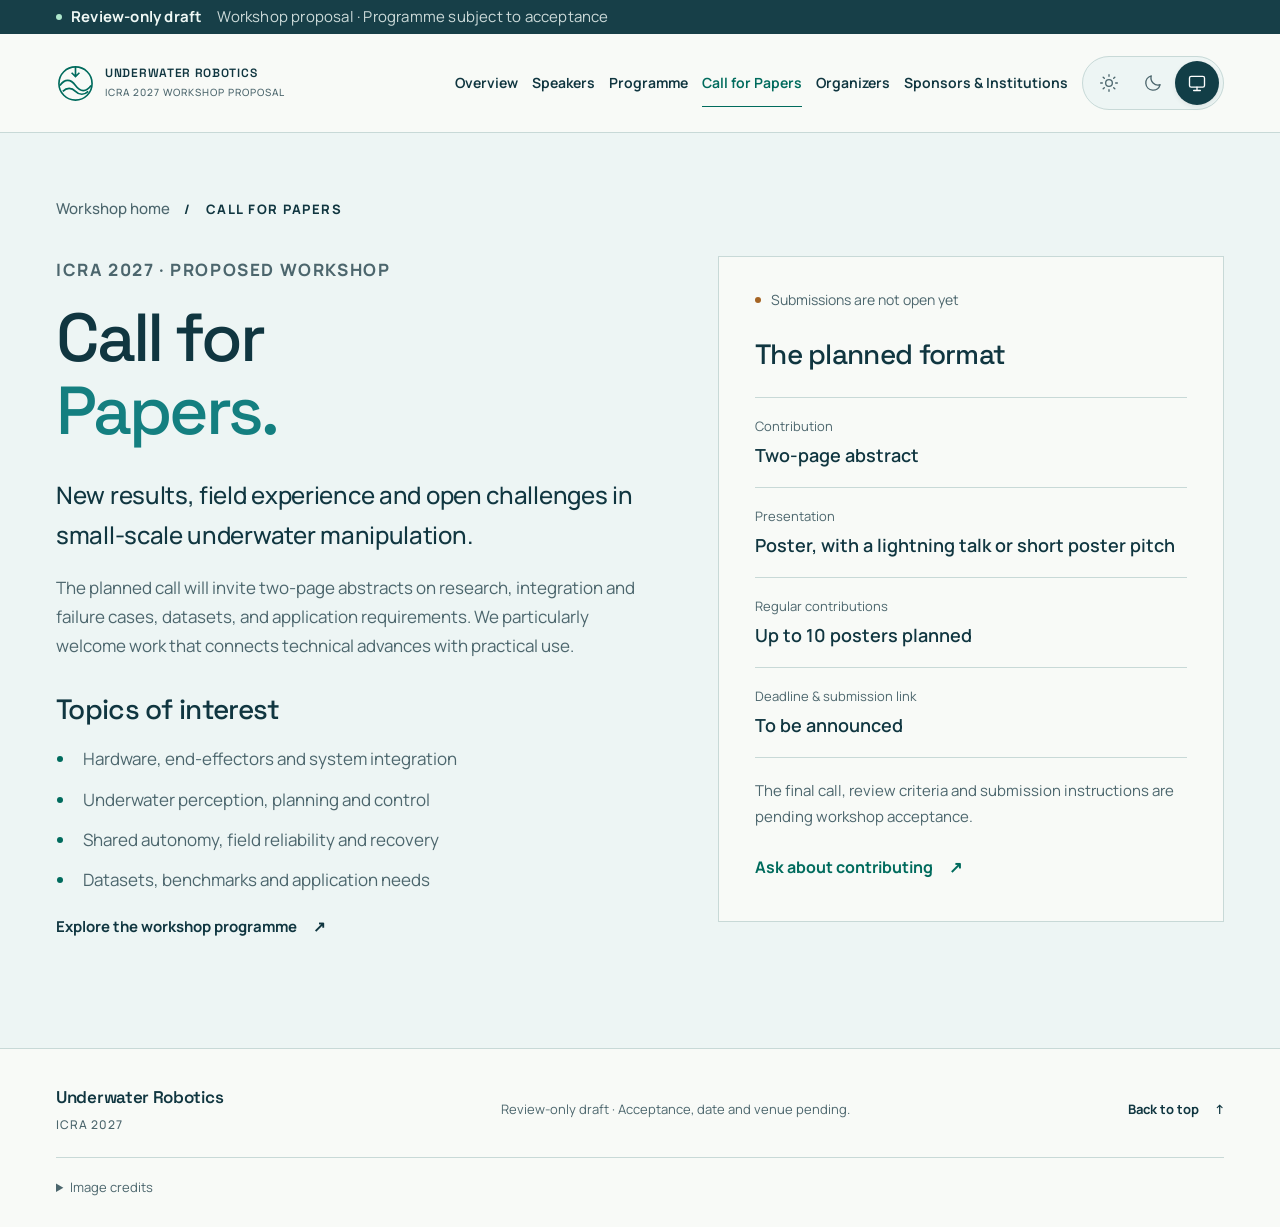
==== call-for-papers.html @ f35d778a "Separate workshop information pages and add team portraits" ====
<!doctype html>
<html lang="en">
<head>
  <meta charset="utf-8">
  <meta name="viewport" content="width=device-width, initial-scale=1">
  <meta name="color-scheme" content="light dark">
  <meta name="theme-color" content="#edf5f4">
  <meta name="robots" content="noindex, nofollow">
  <meta name="description" content="Planned two-page abstracts, topics and presentation formats for the proposed ICRA 2027 underwater robotics workshop. Submissions are not yet open.">
  <title>Call for Papers | ICRA 2027 Underwater Robotics Workshop</title>
  <link rel="icon" href="assets/favicon.svg" type="image/svg+xml">
  <link rel="preload" href="assets/fonts/space-grotesk.ttf" as="font" type="font/ttf" crossorigin>
  <link rel="preload" href="assets/fonts/manrope.ttf" as="font" type="font/ttf" crossorigin>
  <script src="theme.js"></script>
  <link rel="stylesheet" href="styles.css">
  <script src="app.js" defer></script>
</head>
<body class="secondary-page">
  <a class="skip-link" href="#main">Skip to content</a>
  <div class="review-banner"><div class="container"><span class="status-dot" aria-hidden="true"></span><strong>Review-only draft</strong><span class="review-detail">Workshop proposal · Programme subject to acceptance</span></div></div>
  <header class="site-header">
    <div class="container header-inner">
      <a class="brand" href="index.html#top" aria-label="Underwater robotics workshop, workshop home">
        <svg class="brand-mark" viewBox="0 0 40 40" fill="none" aria-hidden="true"><circle cx="20" cy="20" r="17"/><path d="M4 22c5-7 11-7 16 0s11 7 16 0M7 28c4-4 9-4 13 0s9 4 13 0M20 3v10m-4-4 4 4 4-4"/></svg>
        <span class="brand-full">UNDERWATER ROBOTICS<span class="brand-sub">ICRA 2027 WORKSHOP PROPOSAL</span></span><span class="brand-compact" aria-hidden="true">ICRA<br>2027</span>
      </a>
      <nav class="main-nav" aria-label="Main navigation" id="main-nav">
        <a href="index.html#overview">Overview</a><a href="index.html#speakers">Speakers</a><a href="index.html#programme">Programme</a><a href="call-for-papers.html" aria-current="page">Call for Papers</a><a href="index.html#organizers">Organizers</a><a href="sponsors-institutions.html">Sponsors &amp; Institutions</a>
      </nav>
      <div class="header-controls">
        <fieldset class="theme-control">
          <legend class="sr-only">Color theme</legend>
          <label class="theme-option" title="Light theme"><input type="radio" name="theme" value="light"><svg viewBox="0 0 24 24" aria-hidden="true"><circle cx="12" cy="12" r="4"/><path d="M12 2v2m0 16v2M2 12h2m16 0h2M5 5l1.4 1.4m11.2 11.2L19 19M5 19l1.4-1.4M17.6 6.4 19 5"/></svg><span class="sr-only">Light theme</span></label>
          <label class="theme-option" title="Dark theme"><input type="radio" name="theme" value="dark"><svg viewBox="0 0 24 24" aria-hidden="true"><path d="M20.5 14.1A8.6 8.6 0 0 1 9.9 3.5 8.7 8.7 0 1 0 20.5 14.1Z"/></svg><span class="sr-only">Dark theme</span></label>
          <label class="theme-option" title="Use device setting"><input type="radio" name="theme" value="system" checked><svg viewBox="0 0 24 24" aria-hidden="true"><rect x="3" y="4" width="18" height="13" rx="2"/><path d="M8 21h8m-4-4v4"/></svg><span class="sr-only">Use device setting</span></label>
        </fieldset>
        <span class="sr-only" id="theme-status" role="status" aria-live="polite"></span>
        <button class="menu-toggle" type="button" aria-label="Toggle navigation" aria-expanded="false" aria-controls="main-nav"><span>Menu</span><svg viewBox="0 0 20 20" aria-hidden="true"><path d="M3 6h14M3 14h14"/></svg></button>
      </div>
    </div>
  </header>

  <main id="main">
    <section class="section call-for-papers page-content" id="top" aria-labelledby="papers-title">
      <div class="container">
        <div class="section-kicker"><a href="index.html">Workshop home</a><span aria-hidden="true">/</span> CALL FOR PAPERS</div>
        <div class="contribution-grid">
          <div class="contribution-copy">
            <p class="eyebrow page-eyebrow">ICRA 2027 · PROPOSED WORKSHOP</p><h1 id="papers-title" class="page-title">Call for<br><span>Papers.</span></h1>
            <p class="lead">New results, field experience and open challenges in small-scale underwater manipulation.</p>
            <p>The planned call will invite two-page abstracts on research, integration and failure cases, datasets, and application requirements. We particularly welcome work that connects technical advances with practical use.</p>
            <h2 class="subsection-title">Topics of interest</h2>
            <ul class="topic-list">
              <li>Hardware, end-effectors and system integration</li>
              <li>Underwater perception, planning and control</li>
              <li>Shared autonomy, field reliability and recovery</li>
              <li>Datasets, benchmarks and application needs</li>
            </ul>
            <a class="text-link" href="index.html#programme">Explore the workshop programme <span aria-hidden="true">↗</span></a>
          </div>
          <aside class="submission-details" aria-label="Planned contribution format and submission status">
            <p class="section-status"><span class="pending-dot" aria-hidden="true"></span> Submissions are not open yet</p>
            <h2 class="subsection-title">The planned format</h2>
            <dl class="submission-facts">
              <div><dt>Contribution</dt><dd>Two-page abstract</dd></div>
              <div><dt>Presentation</dt><dd>Poster, with a lightning talk or short poster pitch</dd></div>
              <div><dt>Regular contributions</dt><dd>Up to 10 posters planned</dd></div>
              <div><dt>Deadline &amp; submission link</dt><dd>To be announced</dd></div>
            </dl>
            <p class="submission-note">The final call, review criteria and submission instructions are pending workshop acceptance.</p>
            <a class="text-link" href="mailto:daniel.duecker@tum.de?subject=ICRA%202027%20workshop%20contribution%20enquiry">Ask about contributing <span aria-hidden="true">↗</span></a>
          </aside>
        </div>
      </div>
    </section>
  </main>

  <footer class="site-footer"><div class="container"><div class="footer-main"><a href="index.html" class="footer-brand">Underwater Robotics <span>ICRA 2027</span></a><p>Review-only draft · Acceptance, date and venue pending.</p><a href="#top" class="text-link">Back to top <span aria-hidden="true">↑</span></a></div><details class="credits"><summary>Image credits</summary><p>Underwater photograph: Oceaneering, donated to the public domain by Duncan McLean and uploaded by Frank van Mierlo. <a href="https://commons.wikimedia.org/wiki/File:ROV_working_on_a_subsea_structure.jpg">Original photograph and source</a>. A work-class vehicle is shown as context for underwater intervention, not as the workshop’s small-scale platform.</p><p>Draft portraits from the public profiles of <a href="https://www.lsu.edu/eng/mie/people/faculty/barbalata.php">Corina Barbalata</a>, <a href="https://marco-tognon-robotics.com/">Marco Tognon</a> and <a href="https://www.ce.cit.tum.de/en/itr/sosnowski/">Stefan Sosnowski</a>. Additional portraits: <a href="https://www.alportakci.com/">Alp Ortakci</a>, <a href="https://sladalley.github.io/">Seyonne Leslie-Dalley</a>, <a href="https://www.tuhh.de/mum/team/wimi/nathalie-bauschmann">Nathalie Bauschmann</a>, <a href="https://cradlerobotics.co.uk/about/team/">Pawel Ladosz</a>, <a href="https://ignaciocarlucho.github.io/People/">Michele Grimaldi</a>, <a href="https://annualreport.mbari.org/2023/">Giancarlo Troni</a>, <a href="https://hippocampusrobotics.github.io/people/">Daniel A. Duecker</a>. Portrait rights remain with their respective owners.</p></details></div></footer>
</body>
</html>
---- styles.css ----
@font-face{font-family:Manrope;src:url('assets/fonts/manrope.ttf') format('truetype');font-weight:200 800;font-display:swap}
@font-face{font-family:'Space Grotesk';src:url('assets/fonts/space-grotesk.ttf') format('truetype');font-weight:300 700;font-display:swap}

:root{
  color-scheme:light;
  --bg:#f8faf7;--surface:#edf5f4;--surface-raised:#fff;--ink:#103640;--muted:#4c666d;
  --accent:#006b5d;--accent-soft:#d7ece5;--line:#c8d9d7;--button:#123e47;--button-text:#fff;
  --banner:#173f48;--banner-text:#eff8f5;--header:rgba(248,250,247,.96);--hero-accent:#147f80;
  --subtle:#d6e7e6;--focus:#a95409;--grid:rgba(16,91,98,.06);
}
:root[data-theme="dark"]{
  color-scheme:dark;
  --bg:#071b25;--surface:#0c2630;--surface-raised:#11333c;--ink:#e2efec;--muted:#a7c0c6;
  --accent:#9ee7d4;--accent-soft:#153f43;--line:#29444d;--button:#b9eddb;--button-text:#082c35;
  --banner:#153b45;--banner-text:#e7f3ed;--header:rgba(7,27,37,.96);--hero-accent:#98dcd7;
  --subtle:#173943;--focus:#f7c177;--grid:rgba(153,219,220,.045);
}
*{box-sizing:border-box}
html{scroll-behavior:smooth;scroll-padding-top:110px}
body{margin:0;background:var(--bg);color:var(--ink);font-family:Manrope,Arial,sans-serif;font-size:18px;line-height:1.7;-webkit-font-smoothing:antialiased}
button,select{font:inherit}
button,a,select{-webkit-tap-highlight-color:transparent}
button,select{color:inherit}
img{max-width:100%;display:block}
a{color:inherit;text-decoration:none}
a,button,select,summary{touch-action:manipulation}
a:hover{text-decoration-thickness:1px;text-underline-offset:5px}
button{cursor:pointer}
select{cursor:pointer}
::selection{background:var(--accent);color:var(--bg)}
:focus-visible{outline:3px solid var(--focus);outline-offset:5px}
.container{width:min(1320px,calc(100% - 112px));margin-inline:auto}
.sr-only{position:absolute;width:1px;height:1px;padding:0;overflow:hidden;clip:rect(0,0,0,0);white-space:nowrap;border:0}
.skip-link{position:fixed;z-index:100;top:12px;left:12px;padding:10px 20px;background:var(--button);color:var(--button-text);transform:translateY(-160%)}
.skip-link:focus{transform:translateY(0)}
h1,h2,h3,p,figure{margin:0}
h1,h2,h3{font-family:'Space Grotesk',Arial,sans-serif}
h2{font-size:clamp(34px,4.1vw,58px);font-weight:500;letter-spacing:-2.7px;line-height:1.12}
h3{font-weight:500;line-height:1.3}
p+p{margin-top:20px}
.accent{color:var(--accent)}
.eyebrow{font-size:15px;font-weight:750;letter-spacing:1.6px;line-height:1.6}
.review-banner{background:var(--banner);color:var(--banner-text);font-size:15px;letter-spacing:.2px;min-height:34px}
.review-banner .container{display:flex;align-items:center;gap:9px;min-height:34px}
.review-banner strong{font-weight:700}
.review-detail{margin-left:6px;opacity:.84}
.status-dot,.pending-dot{display:inline-block;width:6px;height:6px;border-radius:50%;background:#aee7cc;flex-shrink:0}
.site-header{position:sticky;top:0;z-index:20;background:var(--header);backdrop-filter:blur(16px);border-bottom:1px solid var(--line)}
.header-inner{min-height:98px;display:flex;align-items:center;gap:20px;justify-content:space-between}
.brand{display:flex;align-items:center;gap:10px;font-family:'Space Grotesk',sans-serif;font-size:13px;letter-spacing:.7px;font-weight:600;line-height:1.5;flex-shrink:0}
.brand-mark{width:39px;height:39px;stroke:var(--accent);stroke-width:1.7}
.brand-sub{display:block;font:500 11px/2 Manrope,sans-serif;letter-spacing:1.5px;color:var(--muted)}
.main-nav{display:flex;gap:20px;margin-left:auto;align-items:center;font-size:15px;font-weight:650}
.main-nav a{padding-block:12px;border-bottom:1px solid transparent;white-space:nowrap}
.main-nav a:hover,.main-nav a[aria-current]{color:var(--accent);border-color:var(--accent)}
.header-controls{display:flex;gap:12px;align-items:center;margin-left:8px}
/* Direct theme choices retain native radio keyboard behavior. */
.theme-control{--choice:2;position:relative;isolation:isolate;display:grid;grid-template-columns:repeat(3,44px);gap:0;min-inline-size:0;padding:4px;margin:0;border:1px solid var(--line);border-radius:999px;background:var(--surface);flex-shrink:0}
:root[data-theme-preference="light"] .theme-control{--choice:0}
:root[data-theme-preference="dark"] .theme-control{--choice:1}
.theme-control::before{content:'';position:absolute;z-index:-1;left:4px;top:4px;width:44px;height:44px;border-radius:50%;background:var(--button);box-shadow:0 2px 5px #00000012;transform:translateX(calc(var(--choice)*100%));transition:transform .2s ease,background-color .2s ease}
.theme-option{position:relative;display:grid;place-items:center;width:44px;height:44px;cursor:pointer;color:var(--muted);border-radius:50%;transition:color .15s}
.theme-option input{position:absolute;inset:0;opacity:0;margin:0;width:100%;height:100%;cursor:pointer}
.theme-option svg{width:20px;height:20px;stroke:currentColor;fill:none;stroke-width:1.6;stroke-linecap:round;stroke-linejoin:round;pointer-events:none}
.theme-option:has(input:checked){color:var(--button-text)}
.theme-option:has(input:focus-visible){outline:3px solid var(--focus);outline-offset:3px}
.theme-option:hover:not(:has(input:checked)){color:var(--accent);background:var(--accent-soft)}
.brand-compact{display:none}
body{transition:background-color .18s ease,color .18s ease}
.menu-toggle{display:none;border:0;background:none;padding:10px 0;font-size:16px;align-items:center;gap:8px}
.menu-toggle svg{width:22px;height:22px;stroke:currentColor;stroke-width:1.4;fill:none}

.hero{position:relative;background:var(--surface);overflow:hidden}
.hero-waves{position:absolute;inset:0;pointer-events:none;background-image:linear-gradient(var(--grid) 1px,transparent 1px),linear-gradient(90deg,var(--grid) 1px,transparent 1px);background-size:64px 64px;mask-image:linear-gradient(90deg,transparent,black)}
.hero-grid{position:relative;display:grid;grid-template-columns:1.12fr 1fr;gap:42px;padding-top:58px;padding-bottom:50px;align-items:stretch}
.hero-copy{z-index:2;padding-top:6px}
.hero-copy .eyebrow{font-size:13px;letter-spacing:1.1px;display:flex;gap:9px;align-items:center;margin-bottom:32px}
.small-cross{font-size:27px;line-height:1;color:var(--accent);font-weight:400}
h1{font-size:clamp(50px,5.4vw,78px);letter-spacing:-4px;line-height:1.045;font-weight:500;margin-bottom:24px}
h1>span:not(.title-period){color:var(--hero-accent)}
.title-period{color:var(--accent)}
.hero-subtitle{font-size:24px;font-weight:600;line-height:1.5;letter-spacing:-.35px;max-width:430px}
.hero-intro{font-size:17px;line-height:1.75;color:var(--muted);max-width:450px;margin-top:18px}
.hero-actions{display:flex;align-items:center;gap:23px;margin-top:32px;flex-wrap:wrap}
.button{display:inline-flex;align-items:center;justify-content:space-between;gap:28px;padding:17px 23px;font-size:16px;font-weight:700;border:1px solid transparent;transition:background .2s,transform .2s;line-height:1.5}
.button span{font-size:23px;font-weight:400;line-height:1}
.button-primary{background:var(--button);color:var(--button-text)}
.button-primary:hover{transform:translateY(-2px);background:var(--accent);color:var(--bg)}
.text-link{font-size:15px;font-weight:700;display:inline-flex;gap:16px;align-items:center;line-height:1.5;padding-block:10px}
.text-link:hover{text-decoration:underline}
.hero-visual{position:relative;align-self:stretch;min-height:535px;min-width:0;width:100%;isolation:isolate;background:#03191e;overflow:hidden}
.hero-image{width:100%;height:100%;position:absolute;inset:0;object-fit:cover;object-position:68% 50%;filter:saturate(.55) brightness(.85)}
.image-wash{position:absolute;inset:0;background:linear-gradient(180deg,rgba(4,38,48,.3),transparent 40%,rgba(2,24,32,.9));z-index:1}
.hero-visual::after{content:'';position:absolute;inset:0;box-shadow:inset 0 0 70px 10px #02394355;pointer-events:none;z-index:1}
.visual-heading{position:absolute;top:24px;left:25px;right:25px;display:flex;justify-content:space-between;font-size:13px;font-weight:700;letter-spacing:2px;color:#d9f7ee;z-index:3}
.visual-heading span:last-child{font-size:24px;line-height:1}
.sonar{position:absolute;top:50%;left:50%;width:112%;transform:translate(-50%,-50%);stroke:#caeee4;stroke-width:.7;opacity:.3;z-index:2}
.sonar-arc{stroke-width:2.5;stroke:#ddffed}
.hero-visual figcaption{position:absolute;left:25px;right:25px;bottom:25px;color:#eaf6f0;z-index:3;line-height:1.6;border-top:1px solid #adc9bf66;padding-top:15px}
.hero-visual figcaption>span{display:block;font-size:16px;font-weight:650}
.hero-visual figcaption small{display:block;font-size:12px;margin-top:4px;color:#c5d4d4}
.hero-meta{position:relative;display:grid;grid-template-columns:1fr 1.65fr 1fr auto;gap:28px;border-top:1px solid var(--line);padding-block:23px 28px}
.hero-meta>div{display:flex;flex-direction:column;gap:4px}
.meta-label{font-size:12px;letter-spacing:1.5px;color:var(--muted);font-weight:650}
.hero-meta strong{font-size:16px;font-weight:600}
.scroll-link{display:flex;align-items:center;gap:35px;font-size:13px;color:var(--muted)}
.scroll-link span:last-child{font-size:26px;color:var(--accent)}

.section{padding-block:100px}
.section-kicker{font-size:13px;letter-spacing:1.5px;display:flex;gap:16px;align-items:center;margin-bottom:34px;font-weight:750;line-height:1.5}
.section-number{color:var(--accent);letter-spacing:0;font-family:'Space Grotesk',sans-serif;font-size:16px;font-weight:500}
.overview-grid{display:grid;grid-template-columns:1fr 1fr;gap:100px}
.overview-copy{font-size:17px;color:var(--muted);max-width:530px}
.lead{font-size:24px;line-height:1.65;color:var(--ink);font-weight:500;letter-spacing:-.3px}
.definition{padding-left:20px;border-left:2px solid var(--accent);font-size:16px}
.definition strong{display:block;color:var(--ink);margin-bottom:4px}
.theme-grid{display:grid;grid-template-columns:repeat(3,1fr);gap:32px;margin-top:68px}
.research-theme{position:relative;padding-top:25px;border-top:1px solid var(--line)}
.theme-index{position:absolute;right:0;top:28px;font-size:13px;color:var(--muted);font-family:'Space Grotesk',sans-serif}
.research-theme svg{width:42px;height:42px;stroke:var(--accent);stroke-width:1.15;fill:none;margin-bottom:24px}
.research-theme h3{font-size:26px;letter-spacing:-.7px;margin-bottom:12px}
.research-theme p{font-size:17px;color:var(--muted);max-width:300px}
.outcome{display:flex;gap:28px;align-items:center;background:var(--accent-soft);padding:35px 40px;margin-top:58px;position:relative;overflow:hidden}
.outcome-symbol{font-family:'Space Grotesk',sans-serif;font-size:65px;font-weight:300;color:var(--accent);line-height:1;align-self:flex-start}
.outcome h3{font-size:28px;letter-spacing:-.6px;margin-top:7px}
.outcome p:not(.eyebrow){color:var(--muted);font-size:16px;margin-top:10px;max-width:660px}
.outcome .eyebrow{font-size:12px;color:var(--accent)}
.round-link{border:1px solid var(--accent);color:var(--accent);border-radius:50%;width:46px;height:46px;display:grid;place-items:center;font-size:28px;flex-shrink:0;margin-left:auto}
.round-link:hover{background:var(--accent);color:var(--bg)}

.speakers{background:var(--surface);border-block:1px solid var(--line)}
.section-heading{display:flex;justify-content:space-between;gap:60px;align-items:flex-end;margin-bottom:44px}
.section-heading>p{color:var(--muted);font-size:17px;max-width:380px;margin-bottom:5px}
.speaker-grid{display:grid;grid-template-columns:repeat(3,1fr);gap:36px}
.speaker-portrait{position:relative;display:block;aspect-ratio:1.37;overflow:hidden;background:var(--subtle);margin-bottom:24px}
.portrait-pending{display:flex;align-items:center;justify-content:center;flex-direction:column;background:var(--subtle);color:var(--accent)}
.portrait-pending>span:first-child{font-family:'Space Grotesk',sans-serif;font-size:70px;font-weight:300;letter-spacing:-4px}
.portrait-pending>small{font-size:12px;letter-spacing:1px;color:var(--muted);margin-top:8px}
.speaker-portrait>img{width:100%;height:100%;object-fit:cover;object-position:50% 30%;filter:saturate(.65);transition:transform .5s,filter .5s}
.speaker:nth-child(2) .speaker-portrait>img{object-position:50% 20%}
.speaker:nth-child(3) .speaker-portrait>img{object-position:50% 35%}
.speaker-portrait:hover>img{transform:scale(1.035);filter:saturate(1)}
.portrait-link{position:absolute;bottom:12px;right:12px;width:35px;height:35px;display:grid;place-items:center;background:var(--bg);color:var(--ink);font-size:24px}
.speaker .eyebrow{color:var(--accent);font-size:12px;letter-spacing:1px;min-height:27px}
.speaker h3{font-size:28px;letter-spacing:-1px;margin-bottom:10px}
.speaker h3 a:hover{text-decoration:underline}
.speaker-topic{font-size:17px;color:var(--muted);max-width:300px}
.speaker-note{display:flex;justify-content:space-between;gap:30px;border-top:1px solid var(--line);margin-top:40px;padding-top:20px;font-size:13px;color:var(--muted)}
.speaker-note p{margin:0}
.speaker-note strong{font-weight:650;color:var(--ink)}
.pending-dot{background:#a56424;margin-right:6px}
:root[data-theme="dark"] .pending-dot{background:#e9be83}

.programme-grid{display:grid;grid-template-columns:1fr 1.5fr;gap:105px;align-items:start}
.programme-grid>*{min-width:0}
.programme-intro{position:sticky;top:125px}
.programme-intro h2{margin-bottom:26px}
.programme-intro>p{font-size:17px;max-width:290px;color:var(--muted)}
.programme-status{display:flex;align-items:center;gap:8px;font-size:13px;color:var(--accent);font-weight:650;margin-top:30px}
.programme-status .status-dot{background:var(--accent)}
.programme-intro>.small-note{font-size:15px;line-height:1.7;margin-top:10px}
.challenge-note{border-top:1px solid var(--line);margin-top:32px;padding-top:25px;max-width:300px}
.challenge-note .eyebrow{font-size:12px;color:var(--accent)}
.challenge-note h3{font-size:20px;margin-top:9px}
.challenge-note p:not(.eyebrow){font-size:15px;color:var(--muted);margin-top:9px}
.schedule{border-collapse:collapse;width:100%;table-layout:fixed;text-align:left}
.schedule thead th{font-size:12px;letter-spacing:1.2px;font-family:Manrope,sans-serif;font-weight:650;color:var(--muted);padding-bottom:21px}
.schedule thead th:first-child{width:100px}
.schedule tbody tr{border-top:1px solid var(--line)}
.schedule tbody th{vertical-align:top;padding:23px 12px 23px 0;font-family:'Space Grotesk',sans-serif;font-weight:500;line-height:1.55;font-size:18px}
.schedule th time,.schedule th span{display:block}
.schedule th span{font-size:15px;color:var(--muted);font-weight:400}
.schedule td{padding:24px 12px 24px 0}
.schedule h3{font-size:20px;letter-spacing:-.4px}
.schedule h3 span{color:var(--accent);padding-left:10px}
.schedule p{font-size:15px;color:var(--muted);margin-top:5px}
.schedule-break{background:var(--surface)}
.schedule-break th,.schedule-highlight th{padding-left:13px!important}
.schedule-highlight{background:var(--accent-soft)}
.schedule-label{font-size:12px;letter-spacing:1px;color:var(--accent);display:block;margin-bottom:7px;font-weight:750}

.organizers{border-top:1px solid var(--line)}
.organizers .section-heading{margin-bottom:55px;align-items:center}
.organizer-grid{display:grid;grid-template-columns:repeat(2,minmax(0,1fr));column-gap:56px}
.organizer{display:flex;align-items:center;gap:28px;padding:36px 0;border-top:1px solid var(--line);min-width:0}
.avatar{background:var(--surface);border:1px solid var(--line);width:124px;height:124px;flex-shrink:0;display:grid;place-items:center;font-size:38px;font-weight:400;font-family:'Space Grotesk',sans-serif;color:var(--accent);object-fit:cover;object-position:50% 28%;border-radius:50%}
.organizer>div{min-width:0}
.organizer h3{font-size:28px;letter-spacing:-.7px;overflow-wrap:anywhere}
.organizer h3 a{display:inline;line-height:1.3}
.organizer h3 a:hover{color:var(--accent)}
.organizer h3 span{font-size:18px;font-family:Manrope,sans-serif;font-weight:400;color:var(--muted);white-space:nowrap;margin-left:5px}
.organizer p{font-size:17px;color:var(--muted);margin-top:9px;line-height:1.6}
.organizer-role{font-size:14px;color:var(--accent);display:block;margin-top:8px}

.call-for-papers{background:var(--surface);border-block:1px solid var(--line)}
.contribution-grid{display:grid;grid-template-columns:1.15fr 1fr;gap:90px;align-items:start}
.contribution-grid>*,.sponsor-grid>*{min-width:0}
.contribution-copy .lead{margin-top:28px}
.contribution-copy>p:not(.lead){font-size:17px;color:var(--muted)}
.contribution-copy h3{font-size:22px;margin-top:34px}
.topic-list{margin:18px 0 0;padding-left:20px;color:var(--muted);font-size:17px}
.topic-list li{padding-left:7px;margin-block:12px;line-height:1.65}
.topic-list li::marker{color:var(--accent)}
.submission-details{padding:32px 36px;background:var(--bg);border:1px solid var(--line)}
.section-status{display:flex;gap:10px;align-items:center;color:var(--muted);font-size:14px;line-height:1.6}
.section-status .pending-dot{margin:0}
.submission-details h3{font-size:28px;letter-spacing:-.5px;margin-top:25px}
.submission-facts{margin:25px 0 0}
.submission-facts>div{border-top:1px solid var(--line);padding:17px 0}
.submission-facts dt{font-size:13px;color:var(--muted);margin-bottom:5px}
.submission-facts dd{font-size:18px;line-height:1.55;font-weight:600;margin:0}
.submission-note{font-size:15px;color:var(--muted);border-top:1px solid var(--line);padding-top:20px}
.submission-details .text-link{font-size:16px;color:var(--accent);margin-top:16px}
.sponsors{background:var(--surface);border-top:1px solid var(--line)}
.sponsor-grid{display:grid;grid-template-columns:1.15fr 1fr;gap:90px}
.sponsor-grid .lead{margin-top:28px}
.sponsor-grid p:not(.lead):not(.section-status){font-size:17px;color:var(--muted)}
.sponsor-enquiry{padding:32px 0 0 36px;border-left:1px solid var(--line);align-self:center}
.sponsor-enquiry h3{font-size:28px;margin-top:25px;letter-spacing:-.7px}
.sponsor-enquiry p+h3+p{margin-top:18px}
.sponsor-enquiry .button{margin-top:28px}

.page-intro{padding:65px 0 55px;background:var(--surface);border-bottom:1px solid var(--line)}
.page-title{font-size:clamp(48px,5.3vw,76px);line-height:1.08;letter-spacing:-3px;margin:18px 0 25px}
.page-eyebrow{color:var(--accent)}
.page-intro .lead{max-width:740px}
.page-content{padding-top:65px;min-height:calc(100vh - 290px);border-top:0}
.page-content .contribution-grid{grid-template-columns:1.15fr 1fr;gap:80px}
.page-content .section-kicker,.page-intro .section-kicker{margin-bottom:35px;flex-wrap:wrap;gap:14px}
.section-kicker>a{color:var(--muted);letter-spacing:0;font-size:15px;font-weight:500}
.section-kicker>a:hover{text-decoration:underline}
.subsection-title{font-size:28px;line-height:1.3;letter-spacing:-.7px;margin-top:30px}
.submission-details .subsection-title{margin-top:25px}
.related-pages{display:flex;gap:24px;flex-wrap:wrap}
.related-pages a{color:var(--accent);text-decoration:underline;text-underline-offset:5px}
.related-pages a span{display:inline-block;margin-left:6px}
.page-jump-links{display:flex;gap:32px;flex-wrap:wrap;margin-top:30px;font-size:16px;font-weight:650}
.page-jump-links a{display:flex;align-items:center;gap:18px;color:var(--accent);padding-block:8px;border-bottom:1px solid var(--line)}
.institution-grid{display:grid;grid-template-columns:repeat(2,minmax(0,1fr));gap:0 64px}
.institution{padding:34px 0;border-top:1px solid var(--line)}
.institution .eyebrow{color:var(--accent);font-size:13px;margin-bottom:15px}
.institution h3{font-size:29px;letter-spacing:-.7px;max-width:500px}
.institution h3 span{font-size:20px;white-space:nowrap}
.institution h3 a:hover{text-decoration:underline}
.institution>p:not(.eyebrow){color:var(--muted);font-size:17px;margin-top:18px}
.institution>p.institution-people{color:var(--ink);font-size:15px;margin-top:24px}
.speaker-affiliations{border-top:1px solid var(--line);margin-top:30px;padding-top:35px}
.speaker-affiliations h3{font-size:26px;letter-spacing:-.6px}
.speaker-affiliations ul{display:grid;grid-template-columns:repeat(3,minmax(0,1fr));gap:30px;padding:0;margin:25px 0 0;list-style:none}
.speaker-affiliations li>a{font-size:18px;font-weight:650;display:block;line-height:1.5}
.speaker-affiliations li>a:hover{color:var(--accent)}
.speaker-affiliations li>span{display:block;color:var(--muted);font-size:15px;margin-top:10px}

.contact-section{background:var(--accent-soft);border-block:1px solid var(--line);padding-block:64px}
.contact-inner{display:flex;align-items:center;justify-content:space-between;gap:40px}
.contact-inner .eyebrow{font-size:12px;color:var(--accent);margin-bottom:16px}
.contact-inner h2{font-size:42px;letter-spacing:-1.8px}
.contact-inner p:not(.eyebrow){font-size:16px;color:var(--muted);margin-top:17px}
.contact-inner .button{flex-shrink:0}
.site-footer{padding-block:34px 25px}
.footer-main{display:flex;align-items:center;justify-content:space-between;gap:30px}
.footer-brand{font-family:'Space Grotesk',sans-serif;font-size:17px;font-weight:600;letter-spacing:-.3px}
.footer-brand span{display:block;font:500 12px/1.7 Manrope,sans-serif;color:var(--muted);letter-spacing:1px;margin-top:3px}
.footer-main p{font-size:13px;color:var(--muted)}
.footer-main .text-link{font-size:13px}
.credits{margin-top:22px;font-size:13px;color:var(--muted);border-top:1px solid var(--line);padding-top:18px}
.credits summary{cursor:pointer;width:fit-content;min-height:26px}
.credits p{max-width:850px;margin-top:12px}
.credits a{text-decoration:underline;text-underline-offset:3px}
:root:not(.js) .header-inner{flex-wrap:wrap;padding-block:15px}
:root:not(.js) .header-controls{display:none}
:root:not(.js) .main-nav{display:flex;position:static;flex-direction:row;flex-wrap:wrap;box-shadow:none;border:0;padding:0;gap:15px}

@media(min-width:1600px){.hero-grid{padding-block:72px 64px}.hero-visual{min-height:590px}.hero-copy{padding-top:16px}h1{font-size:87px}.hero-copy .eyebrow{margin-bottom:40px}.hero-actions{margin-top:40px}}
@media(max-width:1200px){.container{width:calc(100% - 72px)}.main-nav{gap:21px}.header-inner{gap:15px}.header-controls{margin-left:3px}.hero-grid{gap:28px}.hero-visual{min-height:510px}.hero-actions{gap:12px}.hero-actions .text-link{font-size:13px}h1{font-size:clamp(48px,5.6vw,70px);letter-spacing:-3px}.hero-subtitle{font-size:22px}.overview-grid{gap:65px}.programme-grid{gap:65px}.speaker-grid{gap:24px}.speaker h3{font-size:26px}}
@media(max-width:1200px){
  .header-inner{min-height:78px}.menu-toggle{display:flex}.header-controls{margin-left:auto}
  .main-nav{display:none;position:absolute;top:100%;left:0;right:0;background:var(--bg);border-bottom:1px solid var(--line);padding:18px 36px;gap:0;flex-direction:column;align-items:stretch;box-shadow:0 12px 20px #0000000a}
  .main-nav.is-open{display:flex}.main-nav a{padding:15px 0;font-size:17px}.hero-grid{gap:28px;padding-top:42px}.hero-copy .eyebrow{font-size:12px;letter-spacing:.6px;margin-bottom:25px}.hero-copy{padding-top:0}.hero-visual{min-height:495px}
  h1{font-size:clamp(43px,5.9vw,58px);letter-spacing:-2.5px}.hero-subtitle{font-size:20px}.hero-intro{font-size:16px}.hero-actions{gap:8px;align-items:flex-start;flex-direction:column;margin-top:24px}.hero-actions .text-link{font-size:15px}
  .hero-meta{grid-template-columns:1fr 1.5fr 1fr;gap:20px}.scroll-link{display:none}.hero-meta strong{font-size:13px}.hero-visual figcaption{left:17px;right:17px;bottom:18px}.visual-heading{left:17px;right:17px;font-size:12px}
  .hero-visual figcaption small{font-size:12px}.section{padding-block:75px}.overview-grid{gap:40px}.lead{font-size:22px}.overview-copy{font-size:16px}.theme-grid{gap:24px}.research-theme h3{font-size:24px}.outcome{padding:27px;gap:20px}.outcome h3{font-size:26px}
  .section-heading{gap:35px}.section-heading>p{max-width:270px;font-size:16px}.speaker h3{font-size:24px;letter-spacing:-.5px}.speaker .eyebrow{min-height:34px}.speaker-topic{font-size:16px}.speaker-note{font-size:12px}.programme-grid{gap:45px;grid-template-columns:1fr 1.55fr}.schedule thead th:first-child{width:76px}.schedule h3{font-size:18px}.schedule p{font-size:13px}.schedule tbody th{font-size:17px}.contact-inner h2{font-size:36px}.footer-main{gap:20px}.footer-main p{font-size:12px}
}
@media(max-width:700px){
  html{scroll-padding-top:92px}.container{width:calc(100% - 40px)}.review-banner .container{min-height:31px}.review-banner{font-size:12px}.review-detail{font-size:12px;margin-left:0}.brand{font-size:12px;gap:7px;letter-spacing:.8px}.brand-sub{font-size:11px;letter-spacing:.7px}.brand-mark{width:29px;height:29px}.header-inner{min-height:70px;gap:8px}.header-controls{gap:12px}.menu-toggle{font-size:13px;gap:4px}.menu-toggle svg{width:17px}.main-nav{padding-inline:20px}
  .hero-grid{grid-template-columns:1fr;padding-top:34px;padding-bottom:28px;gap:30px}.hero-copy .eyebrow{font-size:12px;margin-bottom:23px;letter-spacing:.7px}.small-cross{font-size:24px}h1{font-size:clamp(46px,10.3vw,70px);letter-spacing:-2.6px;line-height:1.04;margin-bottom:24px}.hero-subtitle{font-size:22px;max-width:360px}.desktop-break{display:none}.hero-intro{font-size:16px;max-width:410px;margin-top:14px}.hero-actions{flex-direction:row;align-items:center;gap:20px;margin-top:24px}.button{padding:16px 18px;font-size:15px;gap:18px}.hero-actions .text-link{font-size:13px;gap:10px}.hero-visual{min-height:310px;aspect-ratio:1.4}.hero-image{object-position:50% 52%}.visual-heading{top:18px;font-size:12px}.sonar{width:75%}.hero-visual figcaption>span{font-size:15px}.hero-visual figcaption small{font-size:12px}.hero-meta{grid-template-columns:1fr 1fr;padding-block:18px 24px;gap:18px 20px}.hero-meta>div:nth-child(2){grid-column:2;grid-row:1/3;justify-content:center}.hero-meta strong{font-size:15px}.meta-label{font-size:12px}
  .section{padding-block:60px}.section-kicker{font-size:12px;margin-bottom:26px}.overview-grid{grid-template-columns:1fr;gap:30px}h2{font-size:39px;letter-spacing:-1.8px}.overview-copy{font-size:17px;max-width:none}.lead{font-size:22px}.definition{font-size:16px}.theme-grid{grid-template-columns:1fr;gap:24px;margin-top:40px}.research-theme{padding:22px 0 0 62px;min-height:103px}.research-theme svg{position:absolute;left:0;top:22px;width:37px;margin:0}.theme-index{font-size:12px;top:24px}.research-theme h3{font-size:24px;padding-right:24px;margin-bottom:9px}.research-theme p{font-size:16px;max-width:400px}.outcome{margin-top:36px;padding:25px 22px;gap:15px;align-items:flex-start}.outcome-symbol{font-size:36px}.outcome h3{font-size:24px}.outcome p:not(.eyebrow){font-size:15px}.outcome .round-link{display:none}
  .section-heading{display:block;margin-bottom:32px}.section-heading>p{font-size:17px;max-width:350px;margin-top:22px}.speaker-grid{grid-template-columns:1fr;gap:35px}.speaker{display:grid;grid-template-columns:122px 1fr;gap:0 20px;align-content:start}.speaker-portrait{grid-row:1/4;margin-bottom:0;aspect-ratio:.82}.speaker .eyebrow{font-size:12px;min-height:0;margin-bottom:9px;align-self:end}.speaker h3{font-size:27px;margin-bottom:7px;line-height:1.2}.speaker-topic{font-size:16px;line-height:1.7}.speaker-portrait>img{object-position:50% 25%}.portrait-link{width:27px;height:27px;font-size:18px;right:8px;bottom:8px}.speaker-note{display:block;margin-top:28px;font-size:13px}.speaker-note p+p{margin-top:13px}
  .programme-grid{grid-template-columns:1fr;gap:38px}.programme-intro{position:static}.programme-intro h2 br:nth-child(2){display:none}.programme-intro>p{max-width:400px}.programme-intro>.small-note{max-width:390px}.programme-status{margin-top:23px}.challenge-note{max-width:none;margin-top:25px}.challenge-note p:not(.eyebrow){font-size:16px}.schedule thead th:first-child{width:80px}.schedule h3{font-size:18px}.schedule p{font-size:15px}.schedule td{padding-block:22px}.schedule tbody th{padding-block:21px;font-size:18px}
  .contact-section{padding-block:45px}.contact-inner{display:block}.contact-inner h2{font-size:35px}.contact-inner .button{margin-top:28px}.contact-inner p:not(.eyebrow){font-size:16px}.footer-main{display:flex;flex-wrap:wrap;gap:19px;justify-content:space-between}.footer-main p{order:3;width:100%;font-size:13px}.footer-main .text-link{font-size:12px;gap:10px}.footer-brand{font-size:16px}.credits{margin-top:19px;font-size:12px}
}
@media(max-width:380px){.review-detail{display:none}.brand-sub{font-size:11px}.brand{font-size:12px}.brand-mark{width:25px}.header-controls{gap:8px}.menu-toggle span{display:none}.menu-toggle{padding:12px 3px}h1{font-size:40px;letter-spacing:-2px}.hero-actions{gap:6px 20px}.hero-actions .text-link{font-size:13px}.hero-copy .eyebrow{font-size:11px}.hero-subtitle{font-size:18px}.speaker{grid-template-columns:100px 1fr;gap:0 15px}.speaker h3{font-size:24px}.speaker-topic{font-size:15px}}
@media(max-width:1200px){
  .header-inner{min-height:88px}.brand{font-size:13px}.brand-sub{font-size:11px}
  .menu-toggle{font-size:15px;min-height:44px;gap:8px}.main-nav a{font-size:18px}
  .contribution-grid,.sponsor-grid{gap:45px}
  .organizer-grid{column-gap:40px}.organizer{gap:22px}.avatar{width:105px;height:105px;font-size:34px}.organizer h3{font-size:26px}
  .programme-intro{position:static}.programme-grid{grid-template-columns:1fr 1.5fr}
  .schedule thead th:first-child{width:85px}
}
@media(max-width:900px){
  .organizer-grid{grid-template-columns:1fr 1fr;gap:0 30px}.organizer{align-items:flex-start;flex-direction:column;padding-block:30px}.avatar{width:112px;height:112px}.organizer h3{font-size:26px}.organizer p{font-size:16px}
  .contribution-grid,.sponsor-grid{grid-template-columns:1fr;gap:35px}.submission-details{padding:30px}.sponsor-enquiry{border-left:0;border-top:1px solid var(--line);padding:30px 0 0}
}
@media(max-width:700px){
  .header-inner{min-height:78px;gap:8px}.brand-full{display:none}.brand-compact{display:block;font-size:14px;letter-spacing:1px;line-height:1.3}.brand-mark{width:31px;height:31px}.brand{gap:8px}.header-controls{gap:10px;margin-left:auto}.menu-toggle{padding:0;justify-content:center;width:44px;height:44px}.menu-toggle span{display:none}.menu-toggle svg{width:22px;height:22px}
  .review-banner .container{padding-block:6px;gap:8px;flex-wrap:wrap}.review-detail{display:none}
  .main-nav{max-height:calc(100dvh - 80px);overflow:auto}.main-nav a{font-size:18px}
  .hero-copy .eyebrow{flex-wrap:wrap;font-size:11px}.hero-subtitle{font-size:22px}.hero-intro{font-size:17px}.hero-actions .text-link{font-size:15px}.hero-actions{gap:12px 24px}.button{font-size:16px}.text-link{font-size:15px}.hero-meta strong{font-size:15px}.hero-meta>div:nth-child(2){grid-row:auto;grid-column:auto}.hero-meta>div:nth-child(3){grid-column:1/-1}
  .hero-visual{min-height:340px}.hero-visual figcaption small{font-size:12px}.visual-heading{font-size:12px}.hero-visual figcaption>span{font-size:15px}
  .overview-copy{font-size:17px}.lead{font-size:22px}.definition{font-size:16px}.research-theme p{font-size:17px}.section-heading>p{max-width:none;font-size:17px}.outcome p:not(.eyebrow){font-size:16px}
  .speaker{grid-template-columns:120px minmax(0,1fr);gap:0 20px}.speaker h3{font-size:25px}.speaker-topic{font-size:16px}.speaker .eyebrow{font-size:11px}.speaker-note{font-size:14px}
  .programme-grid{grid-template-columns:1fr}.programme-intro>p{font-size:17px}.programme-intro>.small-note{font-size:15px}.challenge-note p:not(.eyebrow){font-size:16px}.schedule h3{font-size:20px}.schedule p{font-size:16px}.schedule tbody th{font-size:18px}.schedule th span{font-size:14px}.schedule thead th:first-child{width:80px}
  .organizers .section-heading{margin-bottom:36px}.organizer-grid{grid-template-columns:1fr}.organizer{align-items:center;flex-direction:row;padding:28px 0;gap:22px}.avatar{width:96px;height:96px;font-size:31px}.organizer h3{font-size:25px}.organizer p{font-size:16px}.organizer-role{font-size:14px}
  .contribution-copy h2,.sponsor-grid h2{font-size:38px}.submission-details{padding:25px}.submission-details h3,.sponsor-enquiry h3{font-size:26px}.submission-facts dd{font-size:17px}.submission-facts dt{font-size:14px}
  .contact-inner p:not(.eyebrow){font-size:16px}.footer-main p{font-size:14px}.footer-main .text-link{font-size:13px}.credits{font-size:13px}
}
@media(max-width:380px){
  .container{width:calc(100% - 32px)}.header-inner{gap:4px}.brand-mark{width:25px;height:25px}.brand{gap:5px}.brand-compact{font-size:12px}.header-controls{gap:6px}
  .theme-control{grid-template-columns:repeat(3,42px);padding:3px}.theme-option{width:42px;height:44px}.theme-control::before{width:42px;height:44px;top:3px;left:3px}.menu-toggle{width:38px}
  .hero-copy .eyebrow{font-size:10px}.hero-subtitle{font-size:21px}.speaker{grid-template-columns:1fr;gap:12px}.speaker-portrait{grid-row:auto;width:100%;aspect-ratio:1.45}.speaker h3{font-size:26px}.speaker-topic{font-size:16px}
  .organizer{gap:16px}.avatar{width:80px;height:80px;font-size:28px}.organizer h3{font-size:23px}.organizer p{font-size:16px}.schedule thead th:first-child{width:68px}.schedule h3{font-size:19px}.schedule p{font-size:15px}
}
@media(min-width:1201px) and (max-width:1400px){.main-nav{gap:14px;font-size:14px}.header-inner{gap:14px}.header-controls{margin-left:0}.brand{font-size:12px}.brand-sub{font-size:10px;letter-spacing:1px}}
@media(max-width:900px){.page-content .contribution-grid{grid-template-columns:1fr;gap:35px}.institution-grid{gap:0 35px}.institution h3{font-size:26px}.speaker-affiliations ul{grid-template-columns:1fr;gap:25px}}
@media(max-width:700px){.page-intro,.page-content{padding-top:35px}.page-title{font-size:clamp(42px,10vw,64px);letter-spacing:-2px}.page-intro .lead{font-size:21px}.page-jump-links{gap:15px 25px;font-size:16px}.institution-grid{grid-template-columns:1fr}.institution h3{font-size:27px}.institution{padding-block:28px}.institutions-section .section-heading h2{font-size:34px}.page-content .section-kicker,.page-intro .section-kicker{font-size:11px;gap:10px}.related-pages{gap:15px;font-size:16px}}
@media(prefers-reduced-motion:reduce){html{scroll-behavior:auto}*,*::before,*::after{animation:none!important;transition:none!important}}
@media print{.site-header,.review-banner,.hero-visual,.hero-actions,.theme-control,.hero-waves,.scroll-link,.credits,.contact-section,.site-footer{display:none!important}body{background:#fff!important;color:#173640!important;font-size:11pt}.container{width:100%}.hero-grid,.overview-grid,.programme-grid{display:block}.hero,.speakers{background:none}.section{padding:25px 0}.programme-intro{position:static}.hero-copy{padding:0}h1{font-size:36pt}h2{font-size:25pt}.hero-meta{padding:15px 0}.speaker-grid{gap:20px}.speaker-portrait{max-width:150px}.schedule tr,.organizer,.speaker{break-inside:avoid}.programme-intro .small-note{max-width:none}.theme-grid{margin-top:25px}.schedule{margin-top:25px}.organizer-grid{column-gap:30px}.outcome{padding:20px}.hero::before{content:'Review-only workshop proposal';display:block;margin-bottom:10px;font-weight:bold}}
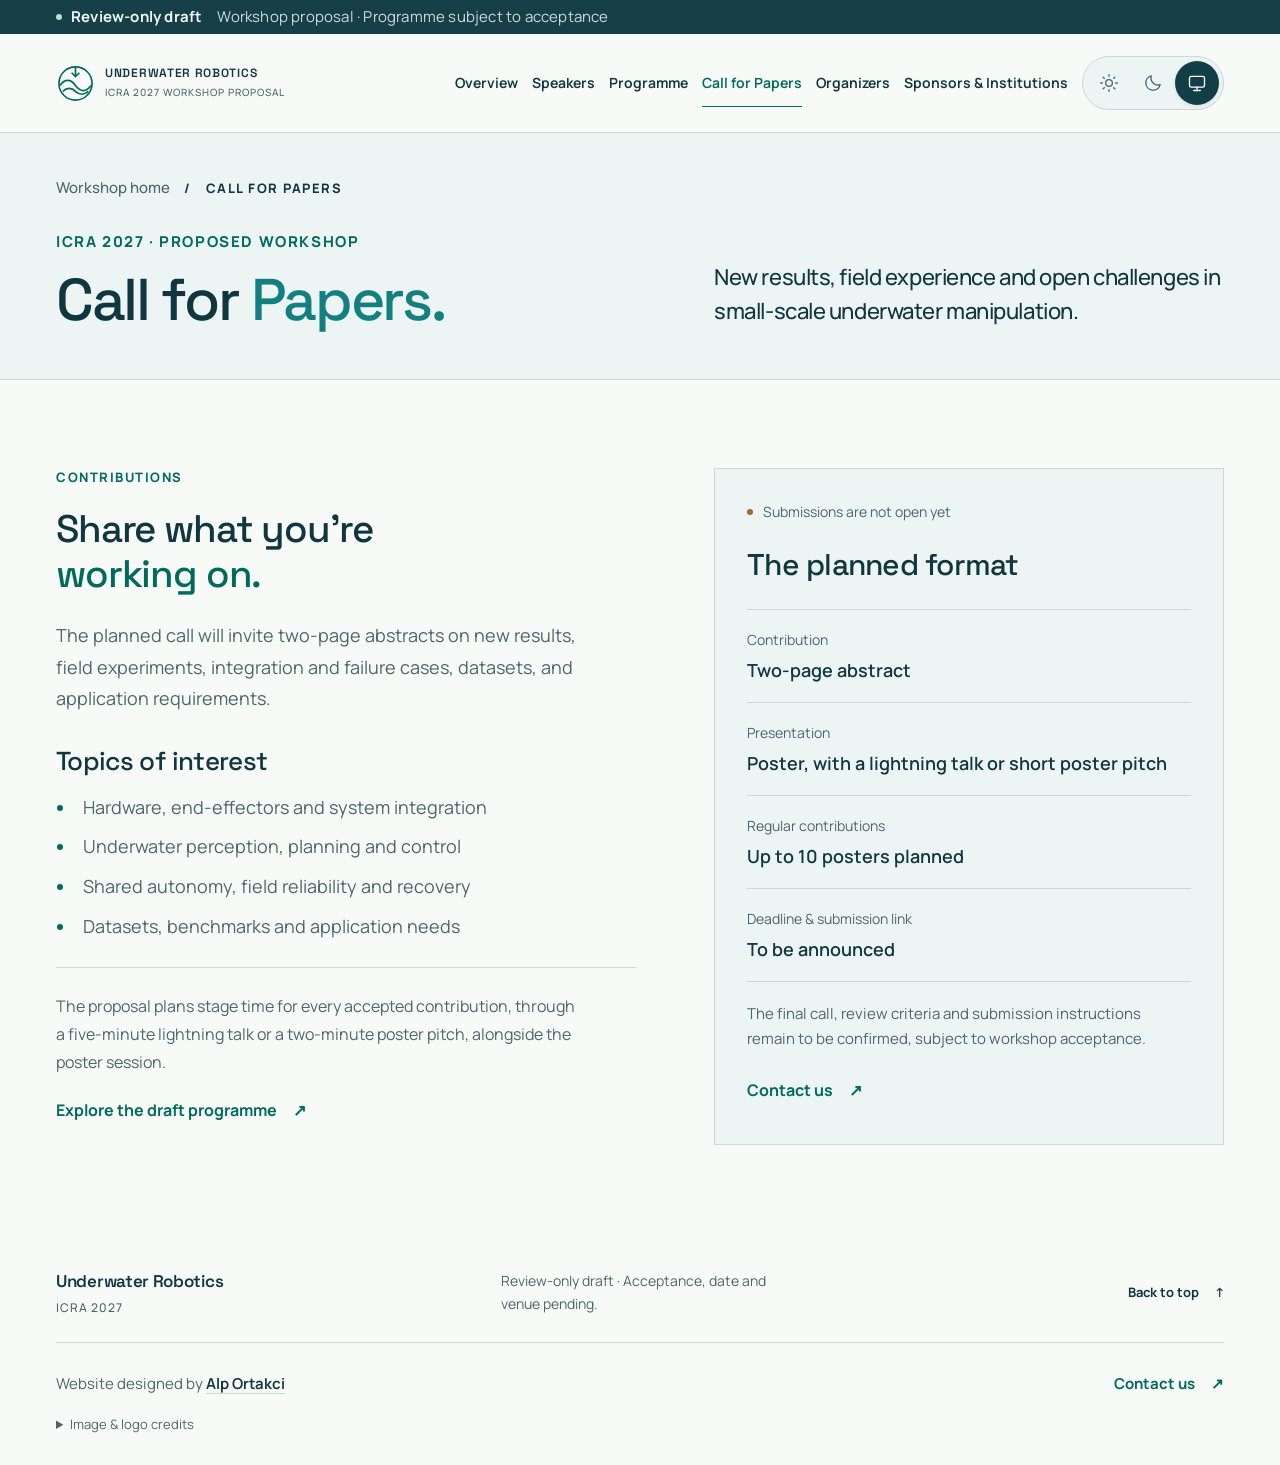
==== commit dcac8057: "Add institutional logos and refine workshop page layouts" ====
--- a/call-for-papers.html
+++ b/call-for-papers.html
@@ -41,40 +41,47 @@
   </header>
 
   <main id="main">
-    <section class="section call-for-papers page-content" id="top" aria-labelledby="papers-title">
+    <section class="page-intro" id="top" aria-labelledby="papers-title">
       <div class="container">
         <div class="section-kicker"><a href="index.html">Workshop home</a><span aria-hidden="true">/</span> CALL FOR PAPERS</div>
-        <div class="contribution-grid">
-          <div class="contribution-copy">
-            <p class="eyebrow page-eyebrow">ICRA 2027 · PROPOSED WORKSHOP</p><h1 id="papers-title" class="page-title">Call for<br><span>Papers.</span></h1>
-            <p class="lead">New results, field experience and open challenges in small-scale underwater manipulation.</p>
-            <p>The planned call will invite two-page abstracts on research, integration and failure cases, datasets, and application requirements. We particularly welcome work that connects technical advances with practical use.</p>
-            <h2 class="subsection-title">Topics of interest</h2>
-            <ul class="topic-list">
-              <li>Hardware, end-effectors and system integration</li>
-              <li>Underwater perception, planning and control</li>
-              <li>Shared autonomy, field reliability and recovery</li>
-              <li>Datasets, benchmarks and application needs</li>
-            </ul>
-            <a class="text-link" href="index.html#programme">Explore the workshop programme <span aria-hidden="true">↗</span></a>
-          </div>
-          <aside class="submission-details" aria-label="Planned contribution format and submission status">
-            <p class="section-status"><span class="pending-dot" aria-hidden="true"></span> Submissions are not open yet</p>
-            <h2 class="subsection-title">The planned format</h2>
-            <dl class="submission-facts">
-              <div><dt>Contribution</dt><dd>Two-page abstract</dd></div>
-              <div><dt>Presentation</dt><dd>Poster, with a lightning talk or short poster pitch</dd></div>
-              <div><dt>Regular contributions</dt><dd>Up to 10 posters planned</dd></div>
-              <div><dt>Deadline &amp; submission link</dt><dd>To be announced</dd></div>
-            </dl>
-            <p class="submission-note">The final call, review criteria and submission instructions are pending workshop acceptance.</p>
-            <a class="text-link" href="mailto:daniel.duecker@tum.de?subject=ICRA%202027%20workshop%20contribution%20enquiry">Ask about contributing <span aria-hidden="true">↗</span></a>
-          </aside>
+        <div class="page-intro-grid">
+          <div><p class="eyebrow page-eyebrow">ICRA 2027 · PROPOSED WORKSHOP</p><h1 id="papers-title" class="page-title">Call for <span>Papers.</span></h1></div>
+          <p class="lead">New results, field experience and open challenges in small-scale underwater manipulation.</p>
         </div>
+      </div>
+    </section>
+    <section class="section paper-details" aria-labelledby="contributions-title">
+      <div class="container contribution-grid">
+        <div class="contribution-copy">
+          <p class="section-kicker">CONTRIBUTIONS</p>
+          <h2 id="contributions-title">Share what you’re<br><span class="accent">working on.</span></h2>
+          <p>The planned call will invite two-page abstracts on new results, field experiments, integration and failure cases, datasets, and application requirements.</p>
+          <h3>Topics of interest</h3>
+          <ul class="topic-list">
+            <li>Hardware, end-effectors and system integration</li>
+            <li>Underwater perception, planning and control</li>
+            <li>Shared autonomy, field reliability and recovery</li>
+            <li>Datasets, benchmarks and application needs</li>
+          </ul>
+          <p class="contribution-context">The proposal plans stage time for every accepted contribution, through a five-minute lightning talk or a two-minute poster pitch, alongside the poster session.</p>
+          <a class="text-link" href="index.html#programme">Explore the draft programme <span aria-hidden="true">↗</span></a>
+        </div>
+        <aside class="submission-details" aria-labelledby="format-title">
+          <p class="section-status"><span class="pending-dot" aria-hidden="true"></span> Submissions are not open yet</p>
+          <h2 class="subsection-title" id="format-title">The planned format</h2>
+          <dl class="submission-facts">
+            <div><dt>Contribution</dt><dd>Two-page abstract</dd></div>
+            <div><dt>Presentation</dt><dd>Poster, with a lightning talk or short poster pitch</dd></div>
+            <div><dt>Regular contributions</dt><dd>Up to 10 posters planned</dd></div>
+            <div><dt>Deadline &amp; submission link</dt><dd>To be announced</dd></div>
+          </dl>
+          <p class="submission-note">The final call, review criteria and submission instructions remain to be confirmed, subject to workshop acceptance.</p>
+          <a class="text-link" href="mailto:daniel.duecker@tum.de?subject=ICRA%202027%20workshop%20contribution%20enquiry">Contact us <span aria-hidden="true">↗</span></a>
+        </aside>
       </div>
     </section>
   </main>
 
-  <footer class="site-footer"><div class="container"><div class="footer-main"><a href="index.html" class="footer-brand">Underwater Robotics <span>ICRA 2027</span></a><p>Review-only draft · Acceptance, date and venue pending.</p><a href="#top" class="text-link">Back to top <span aria-hidden="true">↑</span></a></div><details class="credits"><summary>Image credits</summary><p>Underwater photograph: Oceaneering, donated to the public domain by Duncan McLean and uploaded by Frank van Mierlo. <a href="https://commons.wikimedia.org/wiki/File:ROV_working_on_a_subsea_structure.jpg">Original photograph and source</a>. A work-class vehicle is shown as context for underwater intervention, not as the workshop’s small-scale platform.</p><p>Draft portraits from the public profiles of <a href="https://www.lsu.edu/eng/mie/people/faculty/barbalata.php">Corina Barbalata</a>, <a href="https://marco-tognon-robotics.com/">Marco Tognon</a> and <a href="https://www.ce.cit.tum.de/en/itr/sosnowski/">Stefan Sosnowski</a>. Additional portraits: <a href="https://www.alportakci.com/">Alp Ortakci</a>, <a href="https://sladalley.github.io/">Seyonne Leslie-Dalley</a>, <a href="https://www.tuhh.de/mum/team/wimi/nathalie-bauschmann">Nathalie Bauschmann</a>, <a href="https://cradlerobotics.co.uk/about/team/">Pawel Ladosz</a>, <a href="https://ignaciocarlucho.github.io/People/">Michele Grimaldi</a>, <a href="https://annualreport.mbari.org/2023/">Giancarlo Troni</a>, <a href="https://hippocampusrobotics.github.io/people/">Daniel A. Duecker</a>. Portrait rights remain with their respective owners.</p></details></div></footer>
+  <footer class="site-footer"><div class="container"><div class="footer-main"><a href="index.html" class="footer-brand">Underwater Robotics <span>ICRA 2027</span></a><p>Review-only draft · Acceptance, date and venue pending.</p><a href="#top" class="text-link">Back to top <span aria-hidden="true">↑</span></a></div><div class="footer-meta"><p class="design-credit">Website designed by <a href="https://www.alportakci.com/">Alp Ortakci</a></p><a href="mailto:daniel.duecker@tum.de" class="text-link">Contact us <span aria-hidden="true">↗</span></a></div><details class="credits"><summary>Image &amp; logo credits</summary><p>Underwater photograph: Oceaneering, donated to the public domain by Duncan McLean and uploaded by Frank van Mierlo. <a href="https://commons.wikimedia.org/wiki/File:ROV_working_on_a_subsea_structure.jpg">Original photograph and source</a>. A work-class vehicle is shown as context for underwater intervention, not as the workshop’s small-scale platform.</p><p>Draft portraits from the public profiles of <a href="https://www.lsu.edu/eng/mie/people/faculty/barbalata.php">Corina Barbalata</a>, <a href="https://marco-tognon-robotics.com/">Marco Tognon</a> and <a href="https://www.ce.cit.tum.de/en/itr/sosnowski/">Stefan Sosnowski</a>. Additional portraits: <a href="https://www.alportakci.com/">Alp Ortakci</a>, <a href="https://sladalley.github.io/">Seyonne Leslie-Dalley</a>, <a href="https://www.tuhh.de/mum/team/wimi/nathalie-bauschmann">Nathalie Bauschmann</a>, <a href="https://cradlerobotics.co.uk/about/team/">Pawel Ladosz</a>, <a href="https://ignaciocarlucho.github.io/People/">Michele Grimaldi</a>, <a href="https://annualreport.mbari.org/2023/">Giancarlo Troni</a>, <a href="https://hippocampusrobotics.github.io/people/">Daniel A. Duecker</a>. Portrait rights remain with their respective owners.</p><p>Institutional logos from official sources: <a href="https://www.tum.de/en/">Technical University of Munich</a> · <a href="https://www.manchester.ac.uk/">University of Manchester</a> · <a href="https://www.tuhh.de/tuhh/en/startpage">Hamburg University of Technology</a> · <a href="https://annualreport.mbari.org/2023/">Monterey Bay Aquarium Research Institute</a> · <a href="https://www.lsu.edu/">Louisiana State University</a> · <a href="https://new.inria.cl/es/node/616">Inria</a> · <a href="https://www.hw.ac.uk/">Heriot-Watt University</a> · <a href="https://thenationalrobotarium.com/">The National Robotarium</a>. The marks identify affiliations and remain the property of their respective owners.</p></details></div></footer>
 </body>
 </html>
--- a/styles.css
+++ b/styles.css
@@ -17,7 +17,7 @@
 }
 *{box-sizing:border-box}
 html{scroll-behavior:smooth;scroll-padding-top:110px}
-body{margin:0;background:var(--bg);color:var(--ink);font-family:Manrope,Arial,sans-serif;font-size:18px;line-height:1.7;-webkit-font-smoothing:antialiased}
+body{margin:0;background:var(--bg);color:var(--ink);font-family:Manrope,Arial,sans-serif;font-size:18px;line-height:1.65;-webkit-font-smoothing:antialiased}
 button,select{font:inherit}
 button,a,select{-webkit-tap-highlight-color:transparent}
 button,select{color:inherit}
@@ -35,8 +35,8 @@
 .skip-link:focus{transform:translateY(0)}
 h1,h2,h3,p,figure{margin:0}
 h1,h2,h3{font-family:'Space Grotesk',Arial,sans-serif}
-h2{font-size:clamp(34px,4.1vw,58px);font-weight:500;letter-spacing:-2.7px;line-height:1.12}
-h3{font-weight:500;line-height:1.3}
+h2{font-size:clamp(34px,3.8vw,54px);font-weight:500;letter-spacing:-.035em;line-height:1.14;text-wrap:balance}
+h3{font-weight:500;line-height:1.3;letter-spacing:-.02em}p{ text-wrap:pretty }
 p+p{margin-top:20px}
 .accent{color:var(--accent)}
 .eyebrow{font-size:15px;font-weight:750;letter-spacing:1.6px;line-height:1.6}
@@ -106,21 +106,21 @@
 .scroll-link{display:flex;align-items:center;gap:35px;font-size:13px;color:var(--muted)}
 .scroll-link span:last-child{font-size:26px;color:var(--accent)}
 
-.section{padding-block:100px}
+.section{padding-block:88px}
 .section-kicker{font-size:13px;letter-spacing:1.5px;display:flex;gap:16px;align-items:center;margin-bottom:34px;font-weight:750;line-height:1.5}
 .section-number{color:var(--accent);letter-spacing:0;font-family:'Space Grotesk',sans-serif;font-size:16px;font-weight:500}
-.overview-grid{display:grid;grid-template-columns:1fr 1fr;gap:100px}
+.overview-grid{display:grid;grid-template-columns:1fr 1fr;gap:72px}
 .overview-copy{font-size:17px;color:var(--muted);max-width:530px}
-.lead{font-size:24px;line-height:1.65;color:var(--ink);font-weight:500;letter-spacing:-.3px}
+.lead{font-size:24px;line-height:1.5;color:var(--ink);font-weight:500;letter-spacing:-.02em}
 .definition{padding-left:20px;border-left:2px solid var(--accent);font-size:16px}
 .definition strong{display:block;color:var(--ink);margin-bottom:4px}
-.theme-grid{display:grid;grid-template-columns:repeat(3,1fr);gap:32px;margin-top:68px}
+.theme-grid{display:grid;grid-template-columns:repeat(3,1fr);gap:32px;margin-top:48px}
 .research-theme{position:relative;padding-top:25px;border-top:1px solid var(--line)}
 .theme-index{position:absolute;right:0;top:28px;font-size:13px;color:var(--muted);font-family:'Space Grotesk',sans-serif}
 .research-theme svg{width:42px;height:42px;stroke:var(--accent);stroke-width:1.15;fill:none;margin-bottom:24px}
 .research-theme h3{font-size:26px;letter-spacing:-.7px;margin-bottom:12px}
 .research-theme p{font-size:17px;color:var(--muted);max-width:300px}
-.outcome{display:flex;gap:28px;align-items:center;background:var(--accent-soft);padding:35px 40px;margin-top:58px;position:relative;overflow:hidden}
+.outcome{display:flex;gap:28px;align-items:center;background:var(--accent-soft);padding:32px 36px;margin-top:42px;position:relative;overflow:hidden}
 .outcome-symbol{font-family:'Space Grotesk',sans-serif;font-size:65px;font-weight:300;color:var(--accent);line-height:1;align-self:flex-start}
 .outcome h3{font-size:28px;letter-spacing:-.6px;margin-top:7px}
 .outcome p:not(.eyebrow){color:var(--muted);font-size:16px;margin-top:10px;max-width:660px}
@@ -129,7 +129,7 @@
 .round-link:hover{background:var(--accent);color:var(--bg)}
 
 .speakers{background:var(--surface);border-block:1px solid var(--line)}
-.section-heading{display:flex;justify-content:space-between;gap:60px;align-items:flex-end;margin-bottom:44px}
+.section-heading{display:flex;justify-content:space-between;gap:48px;align-items:flex-start;margin-bottom:36px}
 .section-heading>p{color:var(--muted);font-size:17px;max-width:380px;margin-bottom:5px}
 .speaker-grid{display:grid;grid-template-columns:repeat(3,1fr);gap:36px}
 .speaker-portrait{position:relative;display:block;aspect-ratio:1.37;overflow:hidden;background:var(--subtle);margin-bottom:24px}
@@ -151,7 +151,7 @@
 .pending-dot{background:#a56424;margin-right:6px}
 :root[data-theme="dark"] .pending-dot{background:#e9be83}
 
-.programme-grid{display:grid;grid-template-columns:1fr 1.5fr;gap:105px;align-items:start}
+.programme-grid{display:grid;grid-template-columns:1fr 1.5fr;gap:80px;align-items:start}
 .programme-grid>*{min-width:0}
 .programme-intro{position:sticky;top:125px}
 .programme-intro h2{margin-bottom:26px}
@@ -180,7 +180,7 @@
 .schedule-label{font-size:12px;letter-spacing:1px;color:var(--accent);display:block;margin-bottom:7px;font-weight:750}
 
 .organizers{border-top:1px solid var(--line)}
-.organizers .section-heading{margin-bottom:55px;align-items:center}
+.organizers .section-heading{margin-bottom:36px;align-items:flex-start}
 .organizer-grid{display:grid;grid-template-columns:repeat(2,minmax(0,1fr));column-gap:56px}
 .organizer{display:flex;align-items:center;gap:28px;padding:36px 0;border-top:1px solid var(--line);min-width:0}
 .avatar{background:var(--surface);border:1px solid var(--line);width:124px;height:124px;flex-shrink:0;display:grid;place-items:center;font-size:38px;font-weight:400;font-family:'Space Grotesk',sans-serif;color:var(--accent);object-fit:cover;object-position:50% 28%;border-radius:50%}
@@ -220,13 +220,13 @@
 .sponsor-enquiry p+h3+p{margin-top:18px}
 .sponsor-enquiry .button{margin-top:28px}
 
-.page-intro{padding:65px 0 55px;background:var(--surface);border-bottom:1px solid var(--line)}
-.page-title{font-size:clamp(48px,5.3vw,76px);line-height:1.08;letter-spacing:-3px;margin:18px 0 25px}
+.page-intro{padding:44px 0 48px;background:var(--surface);border-bottom:1px solid var(--line)}
+.page-title{font-size:clamp(44px,4.6vw,68px);line-height:1.08;letter-spacing:-.04em;margin:14px 0 0;text-wrap:balance}
 .page-eyebrow{color:var(--accent)}
 .page-intro .lead{max-width:740px}
 .page-content{padding-top:65px;min-height:calc(100vh - 290px);border-top:0}
 .page-content .contribution-grid{grid-template-columns:1.15fr 1fr;gap:80px}
-.page-content .section-kicker,.page-intro .section-kicker{margin-bottom:35px;flex-wrap:wrap;gap:14px}
+.page-content .section-kicker,.page-intro .section-kicker{margin-bottom:30px;flex-wrap:wrap;gap:14px}
 .section-kicker>a{color:var(--muted);letter-spacing:0;font-size:15px;font-weight:500}
 .section-kicker>a:hover{text-decoration:underline}
 .subsection-title{font-size:28px;line-height:1.3;letter-spacing:-.7px;margin-top:30px}
@@ -236,20 +236,19 @@
 .related-pages a span{display:inline-block;margin-left:6px}
 .page-jump-links{display:flex;gap:32px;flex-wrap:wrap;margin-top:30px;font-size:16px;font-weight:650}
 .page-jump-links a{display:flex;align-items:center;gap:18px;color:var(--accent);padding-block:8px;border-bottom:1px solid var(--line)}
-.institution-grid{display:grid;grid-template-columns:repeat(2,minmax(0,1fr));gap:0 64px}
-.institution{padding:34px 0;border-top:1px solid var(--line)}
-.institution .eyebrow{color:var(--accent);font-size:13px;margin-bottom:15px}
-.institution h3{font-size:29px;letter-spacing:-.7px;max-width:500px}
-.institution h3 span{font-size:20px;white-space:nowrap}
+.institution-grid{display:grid;grid-template-columns:repeat(2,minmax(0,1fr));gap:0 48px}
+.institution{display:grid;grid-template-columns:160px minmax(0,1fr);gap:24px;padding:32px 0;border-top:1px solid var(--line);align-items:start}
+.institution h3{font-size:27px;letter-spacing:-.025em;line-height:1.25}
+.institution h3 span{font-size:18px;white-space:nowrap}
 .institution h3 a:hover{text-decoration:underline}
-.institution>p:not(.eyebrow){color:var(--muted);font-size:17px;margin-top:18px}
-.institution>p.institution-people{color:var(--ink);font-size:15px;margin-top:24px}
-.speaker-affiliations{border-top:1px solid var(--line);margin-top:30px;padding-top:35px}
-.speaker-affiliations h3{font-size:26px;letter-spacing:-.6px}
-.speaker-affiliations ul{display:grid;grid-template-columns:repeat(3,minmax(0,1fr));gap:30px;padding:0;margin:25px 0 0;list-style:none}
-.speaker-affiliations li>a{font-size:18px;font-weight:650;display:block;line-height:1.5}
+.institution p{color:var(--muted);font-size:17px;margin-top:14px;line-height:1.65}
+.institution p.institution-people{color:var(--ink);font-size:15px;margin-top:18px;line-height:1.7}
+.speaker-affiliations{border-top:1px solid var(--line);margin-top:24px;padding-top:32px}
+.speaker-affiliations h3{font-size:28px}
+.speaker-affiliations ul{display:grid;grid-template-columns:repeat(4,minmax(0,1fr));gap:32px;padding:0;margin:28px 0 0;list-style:none}
+.speaker-affiliations li>a{font-family:'Space Grotesk',Arial,sans-serif;font-size:22px;font-weight:500;display:block;line-height:1.3;margin-top:20px;letter-spacing:-.02em}
 .speaker-affiliations li>a:hover{color:var(--accent)}
-.speaker-affiliations li>span{display:block;color:var(--muted);font-size:15px;margin-top:10px}
+.speaker-affiliations .institution-person{display:block;color:var(--muted);font-size:16px;margin-top:10px}
 
 .contact-section{background:var(--accent-soft);border-block:1px solid var(--line);padding-block:64px}
 .contact-inner{display:flex;align-items:center;justify-content:space-between;gap:40px}
@@ -325,5 +324,101 @@
 @media(min-width:1201px) and (max-width:1400px){.main-nav{gap:14px;font-size:14px}.header-inner{gap:14px}.header-controls{margin-left:0}.brand{font-size:12px}.brand-sub{font-size:10px;letter-spacing:1px}}
 @media(max-width:900px){.page-content .contribution-grid{grid-template-columns:1fr;gap:35px}.institution-grid{gap:0 35px}.institution h3{font-size:26px}.speaker-affiliations ul{grid-template-columns:1fr;gap:25px}}
 @media(max-width:700px){.page-intro,.page-content{padding-top:35px}.page-title{font-size:clamp(42px,10vw,64px);letter-spacing:-2px}.page-intro .lead{font-size:21px}.page-jump-links{gap:15px 25px;font-size:16px}.institution-grid{grid-template-columns:1fr}.institution h3{font-size:27px}.institution{padding-block:28px}.institutions-section .section-heading h2{font-size:34px}.page-content .section-kicker,.page-intro .section-kicker{font-size:11px;gap:10px}.related-pages{gap:15px;font-size:16px}}
+
+/* Institutional marks retain their original colors in both themes. */
+.brand-logo{display:flex;align-items:center;justify-content:center;flex:none;background:#fff;width:200px;height:108px;padding:20px;border:1px solid #e4eae7}
+.brand-logo img{width:100%;height:100%;object-fit:contain}
+.brand-tum{background:#0065bd;border-color:#0065bd;padding:24px 42px}
+.brand-lsu{background:#461d7c;border-color:#461d7c;padding:27px 42px}
+.brand-heriot-watt{padding-inline:16px}
+.institution>.brand-logo{width:160px;height:104px}
+.institution>.brand-tum{padding-inline:30px}
+.speaker-affiliations .brand-logo{width:100%;max-width:240px;height:108px}
+.logo-strip{padding:24px 0 28px;border-bottom:1px solid var(--line);background:var(--bg)}
+.logo-strip-heading{display:flex;align-items:center;justify-content:space-between;gap:24px;margin-bottom:18px}
+.logo-strip-heading>p{font-size:15px;color:var(--muted);font-weight:600;line-height:1.5}
+.logo-strip-actions{display:flex;align-items:center;gap:24px;flex-shrink:0}
+.logo-strip-actions>.text-link{font-size:14px}
+.logo-motion-toggle{display:inline-flex;align-items:center;gap:8px;min-height:44px;padding:8px 12px;border:1px solid var(--line);background:var(--surface);color:var(--ink);font-size:14px;border-radius:4px;min-width:100px}
+.logo-motion-toggle[hidden]{display:none}
+.logo-motion-toggle svg{width:16px;height:16px;stroke:currentColor;stroke-width:1.5;fill:none}
+.logo-motion-toggle .play-icon,.logo-motion-toggle[aria-pressed="true"] .pause-icon{display:none}
+.logo-motion-toggle[aria-pressed="true"] .play-icon{display:block}
+.logo-viewport{overflow:hidden}
+.logo-group{display:grid;grid-template-columns:repeat(4,minmax(0,1fr));gap:20px;list-style:none;padding:0;margin:0}
+.logo-group li{display:flex;justify-content:center}
+.logo-group .brand-logo{width:100%;max-width:260px}
+.logo-group-duplicate{display:none}
+.logo-strip.is-animated .logo-track{display:flex;width:max-content;animation:logo-drift 64s linear infinite}
+.logo-strip.is-animated .logo-group{display:flex;flex-shrink:0;gap:24px;padding-right:24px}
+.logo-strip.is-animated .brand-logo{width:200px}
+.logo-strip.is-animated .logo-group-duplicate{display:flex}
+.logo-strip.is-paused .logo-track,.logo-strip:hover .logo-track,.logo-strip:focus-within .logo-track{animation-play-state:paused}
+@keyframes logo-drift{to{transform:translateX(-50%)}}
+.page-intro-grid{display:grid;grid-template-columns:1.15fr 1fr;align-items:end;gap:72px}
+.page-intro-grid>.lead,.page-intro-grid>div>.lead{max-width:520px;font-size:22px;line-height:1.55;margin-bottom:3px}
+.page-intro .page-jump-links{margin-top:22px}
+.paper-details .contribution-grid{grid-template-columns:1.15fr 1fr;gap:72px}
+.contribution-copy>p.section-kicker{color:var(--accent);font-size:13px;margin:0 0 18px}
+.contribution-copy>p:not(.section-kicker){max-width:58ch;font-size:18px;line-height:1.75;color:var(--muted);margin-top:24px}
+.contribution-copy h2{font-size:clamp(34px,3vw,44px);line-height:1.18;letter-spacing:-.03em}
+.contribution-copy h3{font-size:26px;margin-top:30px;letter-spacing:-.025em}
+.topic-list{font-size:18px;line-height:1.65;margin-top:14px}
+.topic-list li{margin-block:10px}
+.contribution-copy>p.contribution-context{font-size:16px;margin-top:26px;padding-top:24px;border-top:1px solid var(--line)}
+.contribution-copy>.text-link{margin-top:12px;color:var(--accent);font-size:16px}
+.submission-details{background:var(--surface);padding:32px}
+.submission-details .subsection-title{font-size:30px;margin-top:22px;letter-spacing:-.025em}
+.submission-facts dt{font-size:14px}
+.submission-facts>div{padding-block:18px}
+.footer-main p{font-size:14px;line-height:1.6;max-width:350px}
+.footer-meta{display:flex;align-items:center;justify-content:space-between;gap:24px;margin-top:24px;padding-top:20px;border-top:1px solid var(--line)}
+.design-credit{font-size:15px;color:var(--muted)}
+.design-credit a{color:var(--ink);font-weight:650;text-decoration:underline;text-underline-offset:4px;text-decoration-color:var(--line)}
+.design-credit a:hover{text-decoration-color:var(--accent);color:var(--accent)}
+.footer-meta .text-link{font-size:15px;color:var(--accent)}
+.credits{border-top:0;margin-top:8px;padding-top:0}
+@media(min-width:701px){
+  .section-heading>p{padding-top:6px;margin-bottom:0;line-height:1.65}
+  .overview-copy{font-size:18px;line-height:1.75}.research-theme p,.speaker-topic{font-size:18px;line-height:1.65}
+  .speaker h3{font-size:28px;letter-spacing:-.025em}.speaker .eyebrow{font-size:12px;line-height:1.65;min-height:40px}
+  .speaker-note{font-size:14px;line-height:1.65}.programme-intro>p{font-size:18px;max-width:34ch}.programme-intro>.small-note{font-size:16px}
+  .challenge-note{max-width:38ch}.challenge-note p:not(.eyebrow){font-size:16px}.challenge-note h3{font-size:24px}
+  .schedule h3{font-size:22px}.schedule p{font-size:16px;line-height:1.65}.schedule tbody th{font-size:19px}
+}
+@media(max-width:1100px){
+  .institution{grid-template-columns:1fr;gap:22px}.institution>.brand-logo{width:200px}
+  .page-intro-grid{gap:40px}.logo-strip-heading{gap:16px}.logo-strip-actions{gap:16px}
+  .speaker-affiliations ul{grid-template-columns:repeat(2,minmax(0,1fr));gap:32px}
+}
+@media(max-width:900px){
+  .page-intro-grid{grid-template-columns:1fr;gap:24px}.page-intro-grid>.lead,.page-intro-grid>div>.lead{max-width:640px}
+  .page-title{font-size:clamp(44px,7vw,64px)}.paper-details .contribution-grid{grid-template-columns:1fr;gap:36px}
+  .programme-grid{grid-template-columns:1fr;gap:36px}.programme-intro>p,.challenge-note{max-width:64ch}
+  .programme-intro h2 br{display:none}.programme-intro h2 span{display:block}
+  .logo-strip-heading{align-items:flex-start;flex-direction:column;gap:10px}.logo-strip-actions{width:100%;justify-content:space-between}
+}
+@media(max-width:700px){
+  h2{font-size:38px;line-height:1.16;letter-spacing:-.03em}.section{padding-block:56px}.section-heading>p{margin-top:18px;line-height:1.65}
+  .page-intro{padding-block:30px 36px}.page-title{font-size:clamp(40px,10vw,58px);letter-spacing:-.04em}
+  .page-intro .section-kicker{margin-bottom:24px;gap:10px}.page-intro .page-eyebrow{font-size:13px;letter-spacing:1px}
+  .page-intro-grid>.lead,.page-intro-grid>div>.lead{font-size:21px;line-height:1.55}.page-jump-links{margin-top:20px}
+  .logo-strip{padding-block:20px 24px}.logo-strip-heading>p{font-size:14px;max-width:32ch}
+  .logo-strip-actions>.text-link{font-size:14px;gap:10px}.logo-strip-actions{gap:12px}
+  .logo-group{grid-template-columns:repeat(2,minmax(0,1fr));gap:12px}.logo-group .brand-logo{height:92px;padding:18px}
+  .logo-group .brand-tum,.logo-group .brand-lsu{padding-inline:32px}.logo-strip.is-animated .brand-logo{width:180px}
+  .logo-strip.is-animated .logo-group{gap:16px;padding-right:16px}
+  .institution-grid{grid-template-columns:1fr}.institution{grid-template-columns:1fr;gap:24px;padding-block:28px}
+  .institution h3{font-size:27px;max-width:24ch}.institution p{font-size:17px}.institution p.institution-people{font-size:16px}
+  .institutions-section .section-heading h2{font-size:34px}.speaker-affiliations ul{gap:28px 20px}
+  .speaker-affiliations li>a{font-size:21px}.speaker-affiliations .brand-logo{height:90px;padding:18px}
+  .speaker-affiliations .brand-lsu{padding-inline:28px}.speaker-affiliations .brand-heriot-watt{padding-inline:10px}
+  .contribution-copy h2{font-size:36px}.contribution-copy h3{font-size:26px}.contribution-copy>p:not(.section-kicker),.topic-list{font-size:17px}
+  .submission-details{padding:24px}.submission-details .subsection-title{font-size:28px}.submission-facts dd{font-size:18px}
+  .footer-main p{order:3;max-width:none;margin:0}.footer-meta{align-items:flex-start;flex-direction:column;gap:6px;margin-top:20px;padding-top:18px}
+  .design-credit{font-size:15px}.footer-meta .text-link{font-size:15px}.credits{margin-top:10px;font-size:13px}
+}
+@media print{.logo-strip{display:none!important}.institution{grid-template-columns:120px 1fr}.brand-logo{break-inside:avoid}}
+
 @media(prefers-reduced-motion:reduce){html{scroll-behavior:auto}*,*::before,*::after{animation:none!important;transition:none!important}}
 @media print{.site-header,.review-banner,.hero-visual,.hero-actions,.theme-control,.hero-waves,.scroll-link,.credits,.contact-section,.site-footer{display:none!important}body{background:#fff!important;color:#173640!important;font-size:11pt}.container{width:100%}.hero-grid,.overview-grid,.programme-grid{display:block}.hero,.speakers{background:none}.section{padding:25px 0}.programme-intro{position:static}.hero-copy{padding:0}h1{font-size:36pt}h2{font-size:25pt}.hero-meta{padding:15px 0}.speaker-grid{gap:20px}.speaker-portrait{max-width:150px}.schedule tr,.organizer,.speaker{break-inside:avoid}.programme-intro .small-note{max-width:none}.theme-grid{margin-top:25px}.schedule{margin-top:25px}.organizer-grid{column-gap:30px}.outcome{padding:20px}.hero::before{content:'Review-only workshop proposal';display:block;margin-bottom:10px;font-weight:bold}}
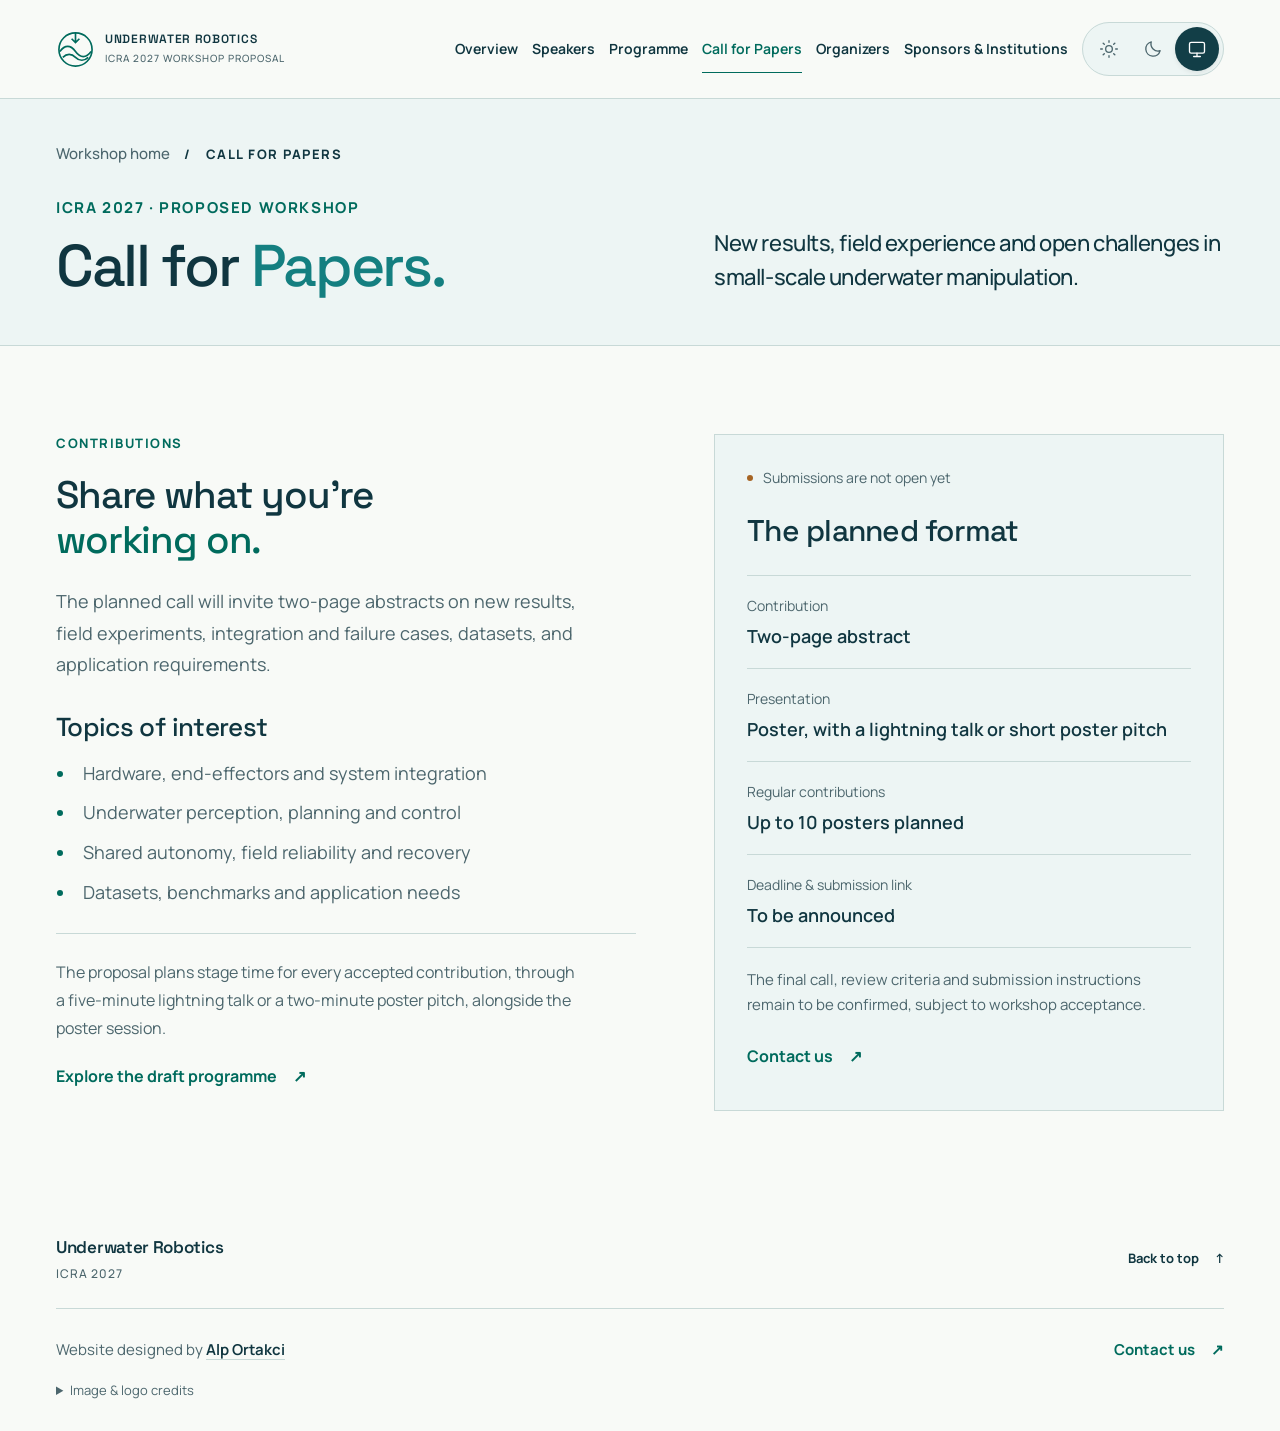
==== commit 2f810160: "Remove review-only banners and footer notices" ====
--- a/call-for-papers.html
+++ b/call-for-papers.html
@@ -17,7 +17,6 @@
 </head>
 <body class="secondary-page">
   <a class="skip-link" href="#main">Skip to content</a>
-  <div class="review-banner"><div class="container"><span class="status-dot" aria-hidden="true"></span><strong>Review-only draft</strong><span class="review-detail">Workshop proposal · Programme subject to acceptance</span></div></div>
   <header class="site-header">
     <div class="container header-inner">
       <a class="brand" href="index.html#top" aria-label="Underwater robotics workshop, workshop home">
@@ -82,6 +81,6 @@
     </section>
   </main>
 
-  <footer class="site-footer"><div class="container"><div class="footer-main"><a href="index.html" class="footer-brand">Underwater Robotics <span>ICRA 2027</span></a><p>Review-only draft · Acceptance, date and venue pending.</p><a href="#top" class="text-link">Back to top <span aria-hidden="true">↑</span></a></div><div class="footer-meta"><p class="design-credit">Website designed by <a href="https://www.alportakci.com/">Alp Ortakci</a></p><a href="mailto:daniel.duecker@tum.de" class="text-link">Contact us <span aria-hidden="true">↗</span></a></div><details class="credits"><summary>Image &amp; logo credits</summary><p>Underwater photograph: Oceaneering, donated to the public domain by Duncan McLean and uploaded by Frank van Mierlo. <a href="https://commons.wikimedia.org/wiki/File:ROV_working_on_a_subsea_structure.jpg">Original photograph and source</a>. A work-class vehicle is shown as context for underwater intervention, not as the workshop’s small-scale platform.</p><p>Draft portraits from the public profiles of <a href="https://www.lsu.edu/eng/mie/people/faculty/barbalata.php">Corina Barbalata</a>, <a href="https://marco-tognon-robotics.com/">Marco Tognon</a> and <a href="https://www.ce.cit.tum.de/en/itr/sosnowski/">Stefan Sosnowski</a>. Additional portraits: <a href="https://www.alportakci.com/">Alp Ortakci</a>, <a href="https://sladalley.github.io/">Seyonne Leslie-Dalley</a>, <a href="https://www.tuhh.de/mum/team/wimi/nathalie-bauschmann">Nathalie Bauschmann</a>, <a href="https://cradlerobotics.co.uk/about/team/">Pawel Ladosz</a>, <a href="https://ignaciocarlucho.github.io/People/">Michele Grimaldi</a>, <a href="https://annualreport.mbari.org/2023/">Giancarlo Troni</a>, <a href="https://hippocampusrobotics.github.io/people/">Daniel A. Duecker</a>. Portrait rights remain with their respective owners.</p><p>Institutional logos from official sources: <a href="https://www.tum.de/en/">Technical University of Munich</a> · <a href="https://www.manchester.ac.uk/">University of Manchester</a> · <a href="https://www.tuhh.de/tuhh/en/startpage">Hamburg University of Technology</a> · <a href="https://annualreport.mbari.org/2023/">Monterey Bay Aquarium Research Institute</a> · <a href="https://www.lsu.edu/">Louisiana State University</a> · <a href="https://new.inria.cl/es/node/616">Inria</a> · <a href="https://www.hw.ac.uk/">Heriot-Watt University</a> · <a href="https://thenationalrobotarium.com/">The National Robotarium</a>. The marks identify affiliations and remain the property of their respective owners.</p></details></div></footer>
+  <footer class="site-footer"><div class="container"><div class="footer-main"><a href="index.html" class="footer-brand">Underwater Robotics <span>ICRA 2027</span></a><a href="#top" class="text-link">Back to top <span aria-hidden="true">↑</span></a></div><div class="footer-meta"><p class="design-credit">Website designed by <a href="https://www.alportakci.com/">Alp Ortakci</a></p><a href="mailto:daniel.duecker@tum.de" class="text-link">Contact us <span aria-hidden="true">↗</span></a></div><details class="credits"><summary>Image &amp; logo credits</summary><p>Underwater photograph: Oceaneering, donated to the public domain by Duncan McLean and uploaded by Frank van Mierlo. <a href="https://commons.wikimedia.org/wiki/File:ROV_working_on_a_subsea_structure.jpg">Original photograph and source</a>. A work-class vehicle is shown as context for underwater intervention, not as the workshop’s small-scale platform.</p><p>Draft portraits from the public profiles of <a href="https://www.lsu.edu/eng/mie/people/faculty/barbalata.php">Corina Barbalata</a>, <a href="https://marco-tognon-robotics.com/">Marco Tognon</a> and <a href="https://www.ce.cit.tum.de/en/itr/sosnowski/">Stefan Sosnowski</a>. Additional portraits: <a href="https://www.alportakci.com/">Alp Ortakci</a>, <a href="https://sladalley.github.io/">Seyonne Leslie-Dalley</a>, <a href="https://www.tuhh.de/mum/team/wimi/nathalie-bauschmann">Nathalie Bauschmann</a>, <a href="https://cradlerobotics.co.uk/about/team/">Pawel Ladosz</a>, <a href="https://ignaciocarlucho.github.io/People/">Michele Grimaldi</a>, <a href="https://annualreport.mbari.org/2023/">Giancarlo Troni</a>, <a href="https://hippocampusrobotics.github.io/people/">Daniel A. Duecker</a>. Portrait rights remain with their respective owners.</p><p>Institutional logos from official sources: <a href="https://www.tum.de/en/">Technical University of Munich</a> · <a href="https://www.manchester.ac.uk/">University of Manchester</a> · <a href="https://www.tuhh.de/tuhh/en/startpage">Hamburg University of Technology</a> · <a href="https://annualreport.mbari.org/2023/">Monterey Bay Aquarium Research Institute</a> · <a href="https://www.lsu.edu/">Louisiana State University</a> · <a href="https://new.inria.cl/es/node/616">Inria</a> · <a href="https://www.hw.ac.uk/">Heriot-Watt University</a> · <a href="https://thenationalrobotarium.com/">The National Robotarium</a>. The marks identify affiliations and remain the property of their respective owners.</p></details></div></footer>
 </body>
 </html>
--- a/styles.css
+++ b/styles.css
@@ -349,11 +349,11 @@
 .logo-group li{display:flex;justify-content:center}
 .logo-group .brand-logo{width:100%;max-width:260px}
 .logo-group-duplicate{display:none}
-.logo-strip.is-animated .logo-track{display:flex;width:max-content;animation:logo-drift 64s linear infinite}
+.logo-strip.is-animated .logo-track{display:flex;width:max-content;animation:logo-drift 40s linear infinite}
 .logo-strip.is-animated .logo-group{display:flex;flex-shrink:0;gap:24px;padding-right:24px}
 .logo-strip.is-animated .brand-logo{width:200px}
 .logo-strip.is-animated .logo-group-duplicate{display:flex}
-.logo-strip.is-paused .logo-track,.logo-strip:hover .logo-track,.logo-strip:focus-within .logo-track{animation-play-state:paused}
+.logo-strip.is-paused .logo-track{animation-play-state:paused}
 @keyframes logo-drift{to{transform:translateX(-50%)}}
 .page-intro-grid{display:grid;grid-template-columns:1.15fr 1fr;align-items:end;gap:72px}
 .page-intro-grid>.lead,.page-intro-grid>div>.lead{max-width:520px;font-size:22px;line-height:1.55;margin-bottom:3px}
@@ -420,5 +420,5 @@
 }
 @media print{.logo-strip{display:none!important}.institution{grid-template-columns:120px 1fr}.brand-logo{break-inside:avoid}}
 
-@media(prefers-reduced-motion:reduce){html{scroll-behavior:auto}*,*::before,*::after{animation:none!important;transition:none!important}}
-@media print{.site-header,.review-banner,.hero-visual,.hero-actions,.theme-control,.hero-waves,.scroll-link,.credits,.contact-section,.site-footer{display:none!important}body{background:#fff!important;color:#173640!important;font-size:11pt}.container{width:100%}.hero-grid,.overview-grid,.programme-grid{display:block}.hero,.speakers{background:none}.section{padding:25px 0}.programme-intro{position:static}.hero-copy{padding:0}h1{font-size:36pt}h2{font-size:25pt}.hero-meta{padding:15px 0}.speaker-grid{gap:20px}.speaker-portrait{max-width:150px}.schedule tr,.organizer,.speaker{break-inside:avoid}.programme-intro .small-note{max-width:none}.theme-grid{margin-top:25px}.schedule{margin-top:25px}.organizer-grid{column-gap:30px}.outcome{padding:20px}.hero::before{content:'Review-only workshop proposal';display:block;margin-bottom:10px;font-weight:bold}}
+@media(prefers-reduced-motion:reduce){html{scroll-behavior:auto}*{transition:none!important}*:not(.logo-track),*::before,*::after{animation:none!important}}
+@media print{.site-header,.review-banner,.hero-visual,.hero-actions,.theme-control,.hero-waves,.scroll-link,.credits,.contact-section,.site-footer{display:none!important}body{background:#fff!important;color:#173640!important;font-size:11pt}.container{width:100%}.hero-grid,.overview-grid,.programme-grid{display:block}.hero,.speakers{background:none}.section{padding:25px 0}.programme-intro{position:static}.hero-copy{padding:0}h1{font-size:36pt}h2{font-size:25pt}.hero-meta{padding:15px 0}.speaker-grid{gap:20px}.speaker-portrait{max-width:150px}.schedule tr,.organizer,.speaker{break-inside:avoid}.programme-intro .small-note{max-width:none}.theme-grid{margin-top:25px}.schedule{margin-top:25px}.organizer-grid{column-gap:30px}.outcome{padding:20px}}
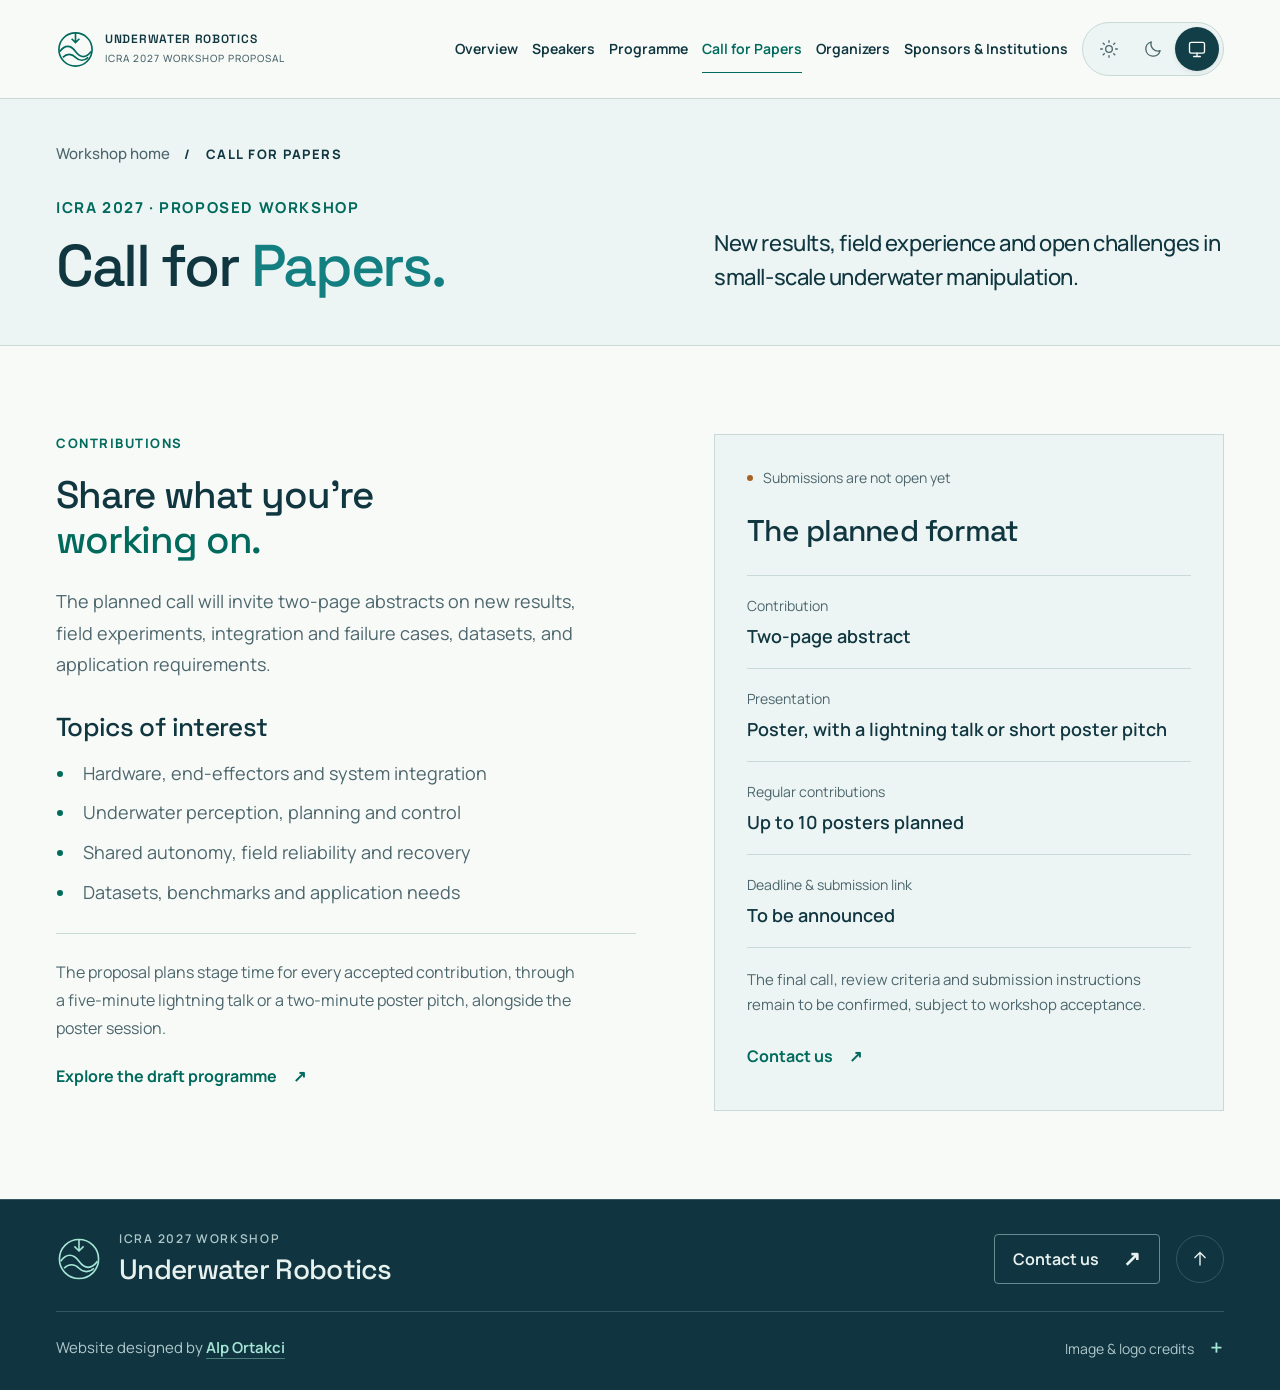
==== commit 32317b62: "Redesign workshop footer with clear branding and aligned actions" ====
--- a/call-for-papers.html
+++ b/call-for-papers.html
@@ -81,6 +81,26 @@
     </section>
   </main>
 
-  <footer class="site-footer"><div class="container"><div class="footer-main"><a href="index.html" class="footer-brand">Underwater Robotics <span>ICRA 2027</span></a><a href="#top" class="text-link">Back to top <span aria-hidden="true">↑</span></a></div><div class="footer-meta"><p class="design-credit">Website designed by <a href="https://www.alportakci.com/">Alp Ortakci</a></p><a href="mailto:daniel.duecker@tum.de" class="text-link">Contact us <span aria-hidden="true">↗</span></a></div><details class="credits"><summary>Image &amp; logo credits</summary><p>Underwater photograph: Oceaneering, donated to the public domain by Duncan McLean and uploaded by Frank van Mierlo. <a href="https://commons.wikimedia.org/wiki/File:ROV_working_on_a_subsea_structure.jpg">Original photograph and source</a>. A work-class vehicle is shown as context for underwater intervention, not as the workshop’s small-scale platform.</p><p>Draft portraits from the public profiles of <a href="https://www.lsu.edu/eng/mie/people/faculty/barbalata.php">Corina Barbalata</a>, <a href="https://marco-tognon-robotics.com/">Marco Tognon</a> and <a href="https://www.ce.cit.tum.de/en/itr/sosnowski/">Stefan Sosnowski</a>. Additional portraits: <a href="https://www.alportakci.com/">Alp Ortakci</a>, <a href="https://sladalley.github.io/">Seyonne Leslie-Dalley</a>, <a href="https://www.tuhh.de/mum/team/wimi/nathalie-bauschmann">Nathalie Bauschmann</a>, <a href="https://cradlerobotics.co.uk/about/team/">Pawel Ladosz</a>, <a href="https://ignaciocarlucho.github.io/People/">Michele Grimaldi</a>, <a href="https://annualreport.mbari.org/2023/">Giancarlo Troni</a>, <a href="https://hippocampusrobotics.github.io/people/">Daniel A. Duecker</a>. Portrait rights remain with their respective owners.</p><p>Institutional logos from official sources: <a href="https://www.tum.de/en/">Technical University of Munich</a> · <a href="https://www.manchester.ac.uk/">University of Manchester</a> · <a href="https://www.tuhh.de/tuhh/en/startpage">Hamburg University of Technology</a> · <a href="https://annualreport.mbari.org/2023/">Monterey Bay Aquarium Research Institute</a> · <a href="https://www.lsu.edu/">Louisiana State University</a> · <a href="https://new.inria.cl/es/node/616">Inria</a> · <a href="https://www.hw.ac.uk/">Heriot-Watt University</a> · <a href="https://thenationalrobotarium.com/">The National Robotarium</a>. The marks identify affiliations and remain the property of their respective owners.</p></details></div></footer>
+  <footer class="site-footer" id="site-footer">
+    <div class="container footer-shell">
+      <div class="footer-topline">
+        <a class="footer-identity" href="index.html" aria-label="ICRA 2027 Underwater Robotics, workshop home">
+          <svg viewBox="0 0 40 40" fill="none" aria-hidden="true"><circle cx="20" cy="20" r="17"/><path d="M4 22c5-7 11-7 16 0s11 7 16 0M7 28c4-4 9-4 13 0s9 4 13 0M20 3v10m-4-4 4 4 4-4"/></svg>
+          <span><span class="footer-eyebrow">ICRA 2027 WORKSHOP</span><strong>Underwater Robotics</strong></span>
+        </a>
+        <div class="footer-actions">
+          <a class="footer-contact" href="mailto:daniel.duecker@tum.de">Contact us <span aria-hidden="true">↗</span></a>
+          <a class="footer-top" href="#top" aria-label="Back to top" title="Back to top"><svg viewBox="0 0 24 24" fill="none" aria-hidden="true"><path d="M12 19V5m-6 6 6-6 6 6"/></svg></a>
+        </div>
+      </div>
+      <div class="footer-bottomline">
+        <p class="design-credit">Website designed by <a href="https://www.alportakci.com/">Alp Ortakci</a></p>
+        <details class="credits">
+          <summary>Image &amp; logo credits <span class="footer-credits-symbol" aria-hidden="true">+</span></summary>
+          <div class="credits-content"><p>Underwater photograph: Oceaneering, donated to the public domain by Duncan McLean and uploaded by Frank van Mierlo. <a href="https://commons.wikimedia.org/wiki/File:ROV_working_on_a_subsea_structure.jpg">Original photograph and source</a>. A work-class vehicle is shown as context for underwater intervention, not as the workshop’s small-scale platform.</p><p>Portraits from the public profiles of <a href="https://www.lsu.edu/eng/mie/people/faculty/barbalata.php">Corina Barbalata</a>, <a href="https://marco-tognon-robotics.com/">Marco Tognon</a> and <a href="https://www.ce.cit.tum.de/en/itr/sosnowski/">Stefan Sosnowski</a>. Additional portraits: <a href="https://www.alportakci.com/">Alp Ortakci</a>, <a href="https://sladalley.github.io/">Seyonne Leslie-Dalley</a>, <a href="https://www.tuhh.de/mum/team/wimi/nathalie-bauschmann">Nathalie Bauschmann</a>, <a href="https://cradlerobotics.co.uk/about/team/">Pawel Ladosz</a>, <a href="https://ignaciocarlucho.github.io/People/">Michele Grimaldi</a>, <a href="https://annualreport.mbari.org/2023/">Giancarlo Troni</a>, <a href="https://hippocampusrobotics.github.io/people/">Daniel A. Duecker</a>. Portrait rights remain with their respective owners.</p><p>Institutional logos from official sources: <a href="https://www.tum.de/en/">Technical University of Munich</a> · <a href="https://www.manchester.ac.uk/">University of Manchester</a> · <a href="https://www.tuhh.de/tuhh/en/startpage">Hamburg University of Technology</a> · <a href="https://annualreport.mbari.org/2023/">Monterey Bay Aquarium Research Institute</a> · <a href="https://www.lsu.edu/">Louisiana State University</a> · <a href="https://new.inria.cl/es/node/616">Inria</a> · <a href="https://www.hw.ac.uk/">Heriot-Watt University</a> · <a href="https://thenationalrobotarium.com/">The National Robotarium</a>. The marks identify affiliations and remain the property of their respective owners.</p></div>
+        </details>
+      </div>
+    </div>
+  </footer>
 </body>
 </html>
--- a/styles.css
+++ b/styles.css
@@ -339,11 +339,6 @@
 .logo-strip-heading>p{font-size:15px;color:var(--muted);font-weight:600;line-height:1.5}
 .logo-strip-actions{display:flex;align-items:center;gap:24px;flex-shrink:0}
 .logo-strip-actions>.text-link{font-size:14px}
-.logo-motion-toggle{display:inline-flex;align-items:center;gap:8px;min-height:44px;padding:8px 12px;border:1px solid var(--line);background:var(--surface);color:var(--ink);font-size:14px;border-radius:4px;min-width:100px}
-.logo-motion-toggle[hidden]{display:none}
-.logo-motion-toggle svg{width:16px;height:16px;stroke:currentColor;stroke-width:1.5;fill:none}
-.logo-motion-toggle .play-icon,.logo-motion-toggle[aria-pressed="true"] .pause-icon{display:none}
-.logo-motion-toggle[aria-pressed="true"] .play-icon{display:block}
 .logo-viewport{overflow:hidden}
 .logo-group{display:grid;grid-template-columns:repeat(4,minmax(0,1fr));gap:20px;list-style:none;padding:0;margin:0}
 .logo-group li{display:flex;justify-content:center}
@@ -353,7 +348,6 @@
 .logo-strip.is-animated .logo-group{display:flex;flex-shrink:0;gap:24px;padding-right:24px}
 .logo-strip.is-animated .brand-logo{width:200px}
 .logo-strip.is-animated .logo-group-duplicate{display:flex}
-.logo-strip.is-paused .logo-track{animation-play-state:paused}
 @keyframes logo-drift{to{transform:translateX(-50%)}}
 .page-intro-grid{display:grid;grid-template-columns:1.15fr 1fr;align-items:end;gap:72px}
 .page-intro-grid>.lead,.page-intro-grid>div>.lead{max-width:520px;font-size:22px;line-height:1.55;margin-bottom:3px}
@@ -418,6 +412,46 @@
   .footer-main p{order:3;max-width:none;margin:0}.footer-meta{align-items:flex-start;flex-direction:column;gap:6px;margin-top:20px;padding-top:18px}
   .design-credit{font-size:15px}.footer-meta .text-link{font-size:15px}.credits{margin-top:10px;font-size:13px}
 }
+.site-footer{--ink:#e7f1ee;--muted:#b0c8ca;--accent:#a4e5d5;--line:#365661;background:#103540;color:var(--ink);border-top:1px solid var(--line);padding:0}
+:root[data-theme="dark"] .site-footer{background:#041820;--line:#24414c}
+.footer-shell{padding-block:32px 20px}
+.footer-topline{display:flex;align-items:center;justify-content:space-between;gap:32px;padding-bottom:26px;border-bottom:1px solid var(--line)}
+.footer-identity{display:inline-flex;align-items:center;gap:17px}
+.footer-identity>svg{width:46px;height:46px;flex:none;stroke:var(--accent);stroke-width:1.4}
+.footer-identity>span{display:flex;flex-direction:column;gap:7px}
+.footer-eyebrow{font-size:12px;line-height:1.2;letter-spacing:1.7px;font-weight:600;color:var(--muted)}
+.footer-identity strong{font:500 28px/1.15 'Space Grotesk',Arial,sans-serif;letter-spacing:-.025em}
+.footer-identity:hover strong{color:var(--accent)}
+.footer-actions{display:flex;align-items:center;gap:16px;flex:none}
+.footer-contact{display:inline-flex;align-items:center;gap:24px;padding:12px 18px;border:1px solid #688b92;border-radius:4px;font-size:16px;font-weight:650;line-height:1.5}
+.footer-contact span{font-size:21px;line-height:1}
+.footer-contact:hover{background:var(--accent);border-color:var(--accent);color:#082c35}
+.footer-top{display:grid;place-items:center;width:48px;height:48px;border:1px solid var(--line);border-radius:50%}
+.footer-top svg{width:22px;height:22px;stroke:var(--ink);stroke-width:1.5}
+.footer-top:hover{border-color:var(--accent);background:#ffffff0a}
+.footer-bottomline{display:flex;align-items:center;justify-content:space-between;flex-wrap:wrap;gap:4px 28px;padding-top:14px}
+.site-footer .design-credit{font-size:15px;line-height:1.6;color:var(--muted);margin:0}
+.site-footer .design-credit a{color:var(--accent);font-weight:650;text-decoration:none;border-bottom:1px solid #a4e5d566}
+.site-footer .design-credit a:hover{border-color:var(--accent)}
+.site-footer .credits{font-size:14px;color:var(--muted);border:0;margin:0;padding:0}
+.site-footer .credits summary{display:flex;align-items:center;justify-content:flex-end;gap:15px;list-style:none;min-height:44px;margin-left:auto;line-height:1.5}
+.site-footer .credits summary::-webkit-details-marker{display:none}
+.site-footer .credits summary:hover{color:var(--ink)}
+.footer-credits-symbol{font:400 24px/1 'Space Grotesk',sans-serif;color:var(--accent)}
+.site-footer .credits[open]{width:100%}
+.credits[open] .footer-credits-symbol{transform:rotate(45deg)}
+.site-footer .credits-content{border-top:1px solid var(--line);padding:18px 0 4px;max-width:1000px;line-height:1.75}
+.site-footer .credits-content p{max-width:none;margin:0}
+.site-footer .credits-content p+p{margin-top:14px}
+.site-footer .credits-content a{color:var(--ink);text-decoration-color:#688b92;overflow-wrap:anywhere}
+@media(max-width:700px){
+  .footer-shell{padding-block:28px 18px}.footer-topline{align-items:flex-start;flex-direction:column;gap:24px;padding-bottom:24px}
+  .footer-identity{gap:13px}.footer-identity>svg{width:39px;height:39px}.footer-identity strong{font-size:25px}.footer-eyebrow{font-size:11px;letter-spacing:1.4px}
+  .footer-actions{width:100%;justify-content:space-between}.footer-contact{font-size:16px;padding:11px 17px}
+  .footer-bottomline{align-items:flex-start;flex-direction:column;gap:8px;padding-top:20px}.site-footer .credits summary{margin-left:0;justify-content:flex-start}
+  .site-footer .design-credit{font-size:15px}.site-footer .credits{font-size:14px}
+}
+@media(max-width:380px){.footer-identity strong{font-size:22px}.footer-identity>svg{width:36px;height:36px}.footer-identity{gap:12px}}
 @media print{.logo-strip{display:none!important}.institution{grid-template-columns:120px 1fr}.brand-logo{break-inside:avoid}}
 
 @media(prefers-reduced-motion:reduce){html{scroll-behavior:auto}*{transition:none!important}*:not(.logo-track),*::before,*::after{animation:none!important}}
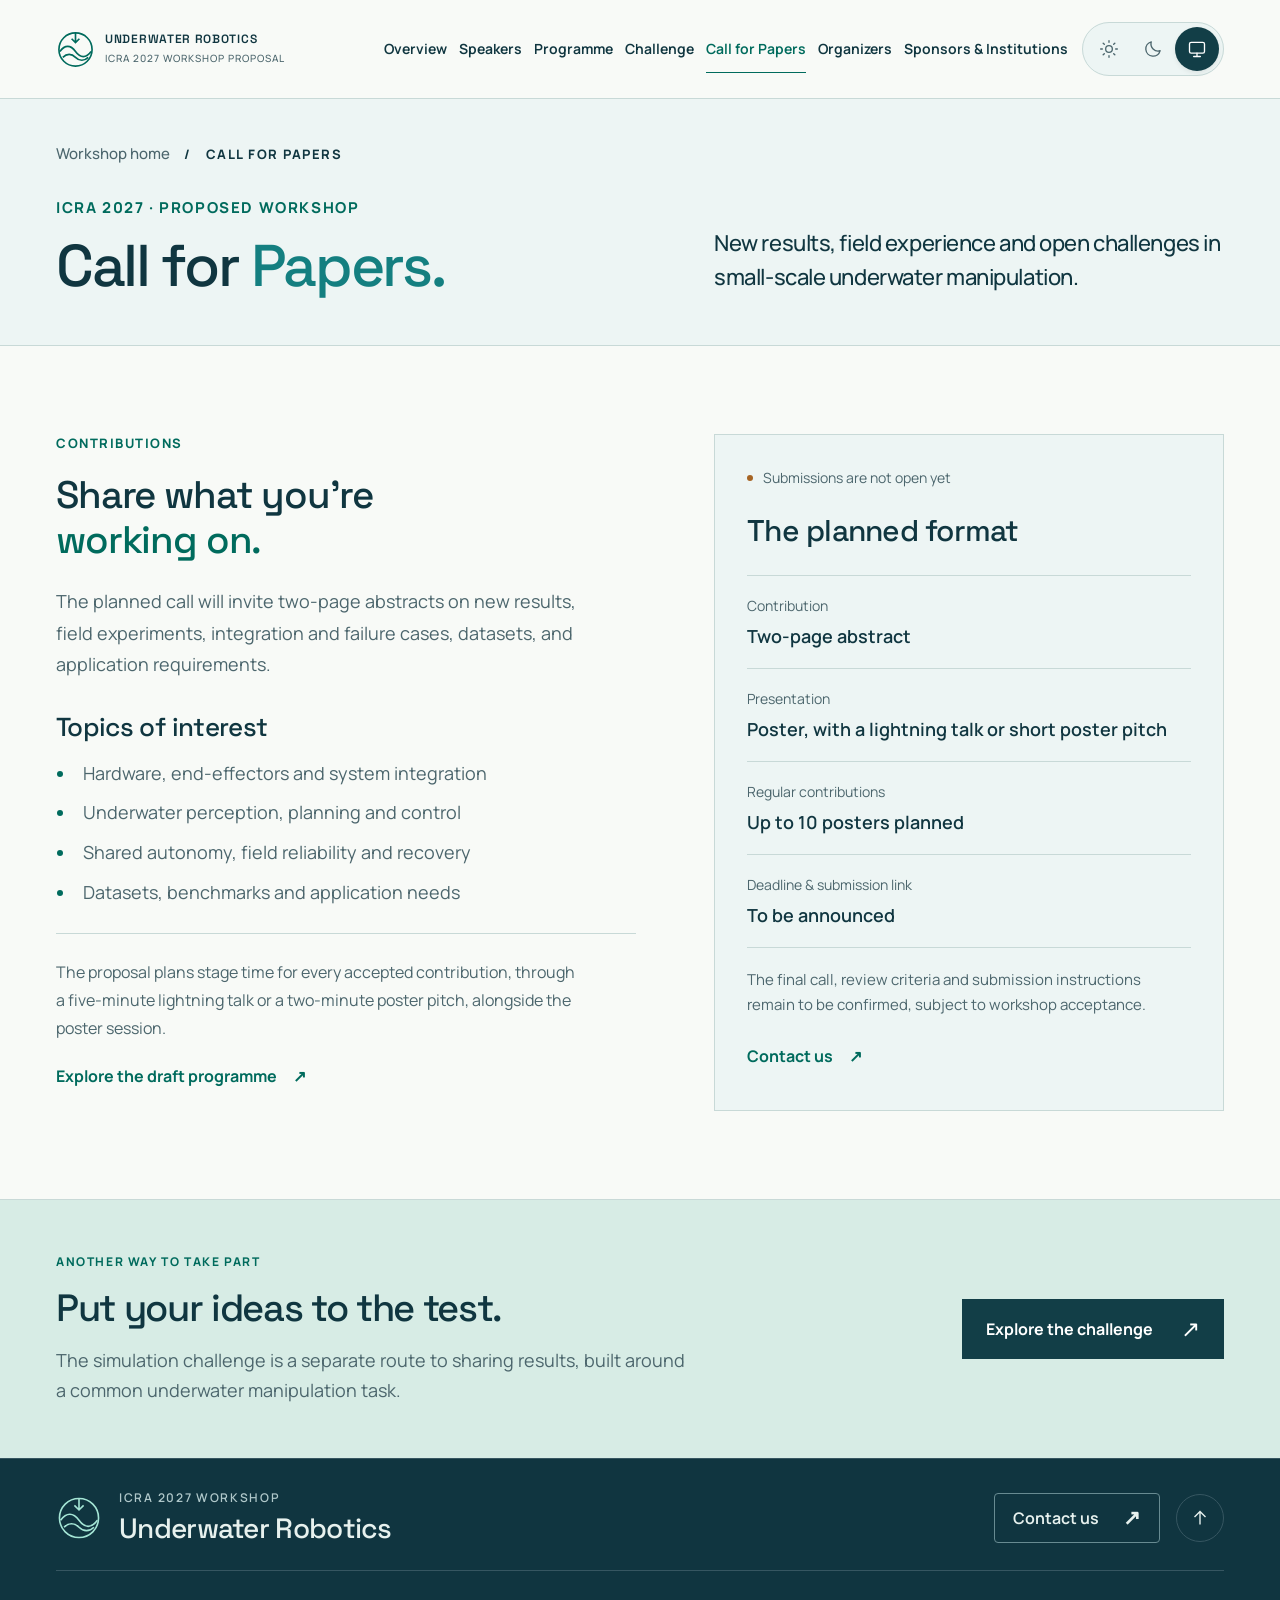
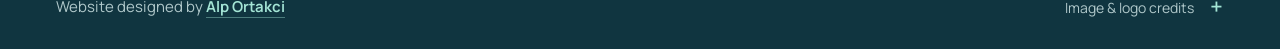
==== commit 94c1d7ac: "Add dedicated simulation challenge page and visual homepage feature" ====
--- a/call-for-papers.html
+++ b/call-for-papers.html
@@ -24,7 +24,7 @@
         <span class="brand-full">UNDERWATER ROBOTICS<span class="brand-sub">ICRA 2027 WORKSHOP PROPOSAL</span></span><span class="brand-compact" aria-hidden="true">ICRA<br>2027</span>
       </a>
       <nav class="main-nav" aria-label="Main navigation" id="main-nav">
-        <a href="index.html#overview">Overview</a><a href="index.html#speakers">Speakers</a><a href="index.html#programme">Programme</a><a href="call-for-papers.html" aria-current="page">Call for Papers</a><a href="index.html#organizers">Organizers</a><a href="sponsors-institutions.html">Sponsors &amp; Institutions</a>
+        <a href="index.html#overview">Overview</a><a href="index.html#speakers">Speakers</a><a href="index.html#programme">Programme</a><a href="challenge.html">Challenge</a><a href="call-for-papers.html" aria-current="page">Call for Papers</a><a href="index.html#organizers">Organizers</a><a href="sponsors-institutions.html">Sponsors &amp; Institutions</a>
       </nav>
       <div class="header-controls">
         <fieldset class="theme-control">
@@ -79,6 +79,9 @@
         </aside>
       </div>
     </section>
+    <section class="related-challenge" aria-labelledby="related-challenge-title">
+      <div class="container related-challenge-inner"><div><p class="eyebrow">ANOTHER WAY TO TAKE PART</p><h2 id="related-challenge-title">Put your ideas to the test.</h2><p>The simulation challenge is a separate route to sharing results, built around a common underwater manipulation task.</p></div><a class="button button-primary" href="challenge.html">Explore the challenge <span aria-hidden="true">↗</span></a></div>
+    </section>
   </main>
 
   <footer class="site-footer" id="site-footer">
--- a/styles.css
+++ b/styles.css
@@ -454,5 +454,130 @@
 @media(max-width:380px){.footer-identity strong{font-size:22px}.footer-identity>svg{width:36px;height:36px}.footer-identity{gap:12px}}
 @media print{.logo-strip{display:none!important}.institution{grid-template-columns:120px 1fr}.brand-logo{break-inside:avoid}}
 
+/* The simulation challenge has a dedicated visual identity within the ocean palette. */
+.ocean-panel{--ink:#edf8ef;--muted:#b1d0cf;--accent:#b8efd8;--line:#3b6670;--focus:#ffcf8a;color:var(--ink);background-color:#092f3e;background-image:radial-gradient(ellipse at 80% 40%,#226b6b66,transparent 60%),linear-gradient(125deg,#0b3d4b,#061c2b)}
+:root[data-theme="dark"] .ocean-panel{background-color:#041722;background-image:radial-gradient(ellipse at 80% 40%,#1c626466,transparent 60%),linear-gradient(125deg,#092d3c,#03131e)}
+.challenge-feature{overflow:hidden;border-block:1px solid var(--line)}
+.challenge-feature-grid{display:grid;grid-template-columns:1.08fr 1fr;align-items:center;gap:36px;padding-block:54px 36px}
+.challenge-feature-copy{position:relative;z-index:1;padding-block:20px}
+.challenge-feature-copy>.eyebrow{color:var(--accent);font-size:13px;letter-spacing:1.8px;margin-bottom:28px}
+.challenge-feature h2{font-size:clamp(42px,4.3vw,64px);line-height:1.08;letter-spacing:-.04em}
+.challenge-feature h2>span{color:var(--accent)}
+.challenge-feature-copy>p:not(.eyebrow){color:var(--muted);font-size:20px;line-height:1.7;max-width:46ch;margin-top:24px}
+.challenge-button{background:#b8efd8;color:#082c35;margin-top:32px}
+.challenge-button:hover{background:#e4fff0;transform:translateY(-2px)}
+.challenge-feature-visual{min-width:0;position:relative}
+.challenge-feature-visual>img{width:100%;height:auto;transform:scale(1.09)}
+.challenge-feature-visual figcaption{display:flex;flex-wrap:wrap;justify-content:center;gap:4px 16px;font-size:12px;letter-spacing:.3px;color:#b1d0cf;margin-top:4px}
+.challenge-feature-visual figcaption>span{color:#8bb5b7}
+.challenge-feature-bottom{display:flex;align-items:center;gap:36px;border-top:1px solid var(--line);padding-block:22px;font-size:14px;font-weight:550;color:var(--muted)}
+.challenge-feature-bottom>span+span{border-left:1px solid var(--line);padding-left:36px}
+.challenge-feature-bottom>a{margin-left:auto;display:inline-flex;gap:20px;align-items:center;color:var(--accent);padding-block:6px}
+.challenge-feature-bottom>a:hover{text-decoration:underline}
+.challenge-feature-bottom>a span{font-size:23px;line-height:1}
+.challenge-hero{padding-top:30px;background:var(--surface);overflow:hidden}
+.challenge-hero>.container>.section-kicker{color:var(--muted);font-size:12px;letter-spacing:1.1px;margin-bottom:36px;flex-wrap:wrap;gap:12px}
+.challenge-hero .section-kicker a{color:var(--accent)}
+.challenge-hero .section-kicker a:hover{text-decoration:underline}
+.challenge-hero-grid{display:grid;grid-template-columns:1.1fr 1fr;align-items:stretch;gap:44px}
+.challenge-hero-copy{padding-block:22px 28px;min-width:0}
+.challenge-hero-copy>.eyebrow{font-size:12px;letter-spacing:1.6px;color:var(--accent);margin-bottom:24px}
+.challenge-hero h1{font-size:clamp(48px,4.7vw,70px);letter-spacing:-.045em;line-height:1.07;margin-bottom:28px}
+.challenge-hero .lead{font-size:23px;line-height:1.55;max-width:40ch}
+.challenge-hero-description{font-size:18px;color:var(--muted);max-width:49ch;line-height:1.7;margin-top:18px}
+.challenge-hero-copy>.button{margin-top:28px}
+.challenge-hero-visual{position:relative;display:flex;flex-direction:column;justify-content:center;min-width:0;overflow:hidden;min-height:570px}
+.challenge-hero-visual::before{content:'';position:absolute;inset:0;background-image:linear-gradient(#b7e4d508 1px,transparent 1px),linear-gradient(90deg,#b7e4d508 1px,transparent 1px);background-size:48px 48px;pointer-events:none}
+.challenge-visual-label{position:absolute;inset:26px 28px auto;display:flex;justify-content:space-between;align-items:center;color:var(--accent);font-size:11px;letter-spacing:2px;font-weight:650}
+.challenge-visual-label>span:last-child{font-size:24px;line-height:1}
+.challenge-hero-visual>img{width:115%;max-width:none;height:auto;margin-left:-7.5%;position:relative}
+.challenge-hero-visual figcaption{position:absolute;inset:auto 28px 26px;border-top:1px solid var(--line);padding-top:16px}
+.challenge-hero-visual figcaption>span{font:500 19px/1.4 'Space Grotesk',sans-serif}
+.challenge-hero-visual figcaption>small{display:block;font-size:12px;color:var(--muted);margin-top:5px;line-height:1.65;max-width:48ch}
+.challenge-principles{list-style:none;margin:38px 0 0;padding:25px 0;display:grid;grid-template-columns:repeat(3,1fr);gap:24px;border-top:1px solid var(--line)}
+.challenge-principles li{display:flex;align-items:center;gap:16px;font-size:17px;font-weight:600}
+.challenge-principles span{font:400 16px/1.4 'Space Grotesk',sans-serif;color:var(--accent)}
+.challenge-components{display:grid;grid-template-columns:repeat(3,minmax(0,1fr));gap:36px;margin-top:52px}
+.challenge-components article{position:relative;border-top:1px solid var(--line);padding-top:26px}
+.component-number{font:400 58px/1 'Space Grotesk',sans-serif;color:var(--accent);display:block;margin-bottom:32px;letter-spacing:-.04em}
+.challenge-components .eyebrow{color:var(--accent);font-size:12px;letter-spacing:1.3px;margin-bottom:12px}
+.challenge-components h3{font-size:28px;line-height:1.3;letter-spacing:-.025em;margin-bottom:16px}
+.challenge-components p:not(.eyebrow){color:var(--muted);font-size:17px;line-height:1.75;max-width:38ch}
+.challenge-journey{background:var(--surface);border-block:1px solid var(--line)}
+.challenge-journey-grid{display:grid;grid-template-columns:1fr 1.25fr;gap:100px}
+.challenge-journey .section-kicker{font-size:12px;letter-spacing:1px;gap:12px}
+.journey-intro{font-size:19px;color:var(--muted);margin-top:26px;max-width:39ch;line-height:1.75}
+.challenge-journey .text-link{margin-top:20px;color:var(--accent)}
+.challenge-timeline{list-style:none;margin:0;padding:0}
+.challenge-timeline li{position:relative;display:grid;grid-template-columns:48px minmax(0,1fr);gap:24px;padding-bottom:36px}
+.challenge-timeline li:last-child{padding-bottom:0}
+.challenge-timeline li:not(:last-child)::before{content:'';position:absolute;left:23px;top:48px;bottom:0;border-left:1px solid var(--line)}
+.timeline-step{width:48px;height:48px;border:1px solid var(--line);border-radius:50%;display:grid;place-items:center;font:500 16px/1 'Space Grotesk',sans-serif;color:var(--accent);background:var(--bg)}
+.challenge-timeline .eyebrow{font-size:11px;letter-spacing:1.1px;color:var(--accent);margin-bottom:9px;line-height:1.7}
+.challenge-timeline h3{font-size:28px;margin-bottom:12px}
+.challenge-timeline p:not(.eyebrow){font-size:17px;line-height:1.75;color:var(--muted)}
+.challenge-resources-grid{display:grid;grid-template-columns:1.2fr 1fr;gap:100px;align-items:center}
+.challenge-resources-grid>div>p:not(.section-kicker){margin-top:24px;max-width:45ch;font-size:18px;color:var(--muted);line-height:1.75}
+.challenge-resources-grid>div>.button{margin-top:28px}
+.challenge-papers{border-left:2px solid var(--accent);padding:10px 0 10px 36px}
+.challenge-papers>.eyebrow{font-size:12px;color:var(--accent);margin-bottom:18px}
+.challenge-papers h3{font-size:34px;line-height:1.2;letter-spacing:-.03em}
+.challenge-papers>p:not(.eyebrow){margin-top:20px;color:var(--muted);font-size:17px;max-width:38ch;line-height:1.75}
+.challenge-papers>.text-link{color:var(--accent);margin-top:18px}
+.related-challenge{background:var(--accent-soft);padding-block:52px;border-top:1px solid var(--line)}
+.related-challenge-inner{display:flex;align-items:center;justify-content:space-between;gap:56px}
+.related-challenge .eyebrow{color:var(--accent);font-size:12px;margin-bottom:16px}
+.related-challenge h2{font-size:38px}
+.related-challenge p:not(.eyebrow){max-width:58ch;font-size:18px;color:var(--muted);margin-top:16px}
+.related-challenge .button{flex:none}
+.schedule h3 a:hover{text-decoration:underline}
+@media(min-width:1201px) and (max-width:1400px){.main-nav{gap:12px}.header-inner{gap:14px}.header-controls{margin-left:0}}
+@media(max-width:1100px){
+  .challenge-hero-grid{gap:28px;grid-template-columns:1.08fr 1fr}.challenge-hero h1{font-size:48px}.challenge-hero-visual{min-height:550px}
+  .challenge-hero .lead{font-size:21px}.challenge-hero-description{font-size:17px}.challenge-hero-visual figcaption{inset:auto 22px 24px}
+  .challenge-feature-grid{gap:20px}.challenge-feature h2{font-size:46px}.challenge-feature-copy>p:not(.eyebrow){font-size:18px}
+  .challenge-journey-grid,.challenge-resources-grid{gap:56px}.challenge-components{gap:28px}.challenge-components h3{font-size:25px}
+}
+@media(max-width:900px){
+  .challenge-hero-grid{grid-template-columns:1fr}.challenge-hero-copy{padding-block:0 8px}.challenge-hero h1{font-size:clamp(48px,7vw,66px)}
+  .challenge-hero-description{max-width:58ch}.challenge-hero-visual{min-height:0;aspect-ratio:1.4}.challenge-hero-visual>img{width:84%;margin-left:8%}
+  .challenge-principles{gap:16px}.challenge-principles li{font-size:15px;gap:10px}
+  .challenge-feature-grid{grid-template-columns:1fr 1fr}.challenge-feature h2{font-size:40px}.challenge-feature-copy>.eyebrow{font-size:11px}
+  .challenge-feature-visual>img{transform:scale(1.2)}.challenge-feature-visual figcaption{margin-top:28px;font-size:11px}
+  .challenge-feature-bottom{gap:20px;font-size:12px}.challenge-feature-bottom>span+span{padding-left:20px}
+  .challenge-setup .section-heading{display:block}.challenge-setup .section-heading>p{max-width:60ch;margin-top:24px}
+  .challenge-components{gap:24px}.challenge-components h3{font-size:23px}.challenge-components p:not(.eyebrow){font-size:16px}
+  .challenge-components .eyebrow{font-size:10px}.challenge-journey-grid{grid-template-columns:1fr;gap:42px}.journey-intro{max-width:58ch}
+  .challenge-resources-grid{gap:40px}.challenge-papers{padding-left:24px}.challenge-papers h3{font-size:30px}
+  .related-challenge-inner{align-items:flex-start;flex-direction:column;gap:28px}
+}
+@media(max-width:700px){
+  .challenge-feature-grid{grid-template-columns:1fr;gap:8px;padding-block:40px 24px}.challenge-feature-copy{padding:0}
+  .challenge-feature-copy>.eyebrow{font-size:11px;letter-spacing:1.3px;margin-bottom:20px}.challenge-feature h2{font-size:clamp(36px,9vw,52px)}
+  .challenge-feature-copy>p:not(.eyebrow){font-size:18px;line-height:1.7;margin-top:20px}.challenge-button{margin-top:26px}
+  .challenge-feature-visual{max-width:460px;width:100%;margin-inline:auto}.challenge-feature-visual>img{transform:scale(1.04)}
+  .challenge-feature-visual figcaption{margin-top:0;font-size:11px}.challenge-feature-bottom{flex-wrap:wrap;gap:10px 18px;padding-block:20px}
+  .challenge-feature-bottom>span+span{padding-left:18px}.challenge-feature-bottom>a{margin-left:0;width:100%;font-size:14px}
+  .challenge-hero{padding-top:24px}.challenge-hero>.container>.section-kicker{font-size:10px;gap:9px;margin-bottom:30px}
+  .challenge-hero-copy>.eyebrow{font-size:10px;letter-spacing:1.2px;margin-bottom:20px}.challenge-hero h1{font-size:clamp(37px,9.8vw,62px);margin-bottom:24px}
+  .challenge-hero .lead{font-size:21px}.challenge-hero-description{font-size:17px;line-height:1.75}.challenge-hero-grid{gap:32px}
+  .challenge-hero-visual{aspect-ratio:1;min-height:350px}.challenge-hero-visual>img{width:116%;margin-left:-8%;margin-top:-22px}
+  .challenge-visual-label{inset:20px 20px auto;font-size:9px;letter-spacing:1.4px}.challenge-hero-visual figcaption{inset:auto 20px 20px;padding-top:14px}
+  .challenge-hero-visual figcaption>span{font-size:17px}.challenge-hero-visual figcaption>small{font-size:11px;line-height:1.6}
+  .challenge-principles{grid-template-columns:1fr;gap:15px;margin-top:28px;padding-block:24px}.challenge-principles li{font-size:16px;gap:20px}
+  .challenge-components{grid-template-columns:1fr;margin-top:32px;gap:32px}.challenge-components article{padding-top:24px;padding-left:58px}
+  .component-number{position:absolute;left:0;top:25px;font-size:32px;margin:0}.challenge-components .eyebrow{font-size:11px}
+  .challenge-components h3{font-size:27px}.challenge-components p:not(.eyebrow){font-size:17px;max-width:50ch}
+  .challenge-journey .section-kicker{font-size:10px;letter-spacing:.9px;gap:10px}.journey-intro{font-size:18px;margin-top:22px}
+  .challenge-timeline li{grid-template-columns:36px minmax(0,1fr);gap:16px;padding-bottom:32px}.timeline-step{width:36px;height:36px;font-size:13px}
+  .challenge-timeline li:not(:last-child)::before{left:17px;top:36px}.challenge-timeline .eyebrow{font-size:10px;letter-spacing:.8px}
+  .challenge-timeline h3{font-size:26px}.challenge-timeline p:not(.eyebrow){font-size:17px}
+  .challenge-resources-grid{grid-template-columns:1fr;gap:44px}.challenge-resources-grid>div>p:not(.section-kicker){font-size:18px}
+  .challenge-papers{padding:0 0 0 24px}.challenge-papers h3{font-size:30px}.challenge-papers>.text-link{gap:12px;font-size:14px}
+  .related-challenge{padding-block:40px}.related-challenge h2{font-size:34px}.related-challenge p:not(.eyebrow){font-size:17px}
+}
+@media(max-width:380px){.challenge-hero h1{font-size:35px}.challenge-feature h2{font-size:34px}.challenge-hero .lead{font-size:19px}.challenge-components article{padding-left:46px}.challenge-timeline li{gap:12px}.challenge-timeline h3{font-size:24px}}
+@media print{.challenge-feature{background:#fff;color:#173640}.challenge-feature-visual,.challenge-hero-visual{display:none}.challenge-feature-grid,.challenge-hero-grid,.challenge-journey-grid,.challenge-resources-grid{display:block}.challenge-feature h2>span,.challenge-feature-copy>p:not(.eyebrow){color:#173640}.challenge-components{gap:20px}.challenge-timeline{margin-top:30px}.challenge-papers{margin-top:30px}.challenge-hero{background:none}}
+
 @media(prefers-reduced-motion:reduce){html{scroll-behavior:auto}*{transition:none!important}*:not(.logo-track),*::before,*::after{animation:none!important}}
 @media print{.site-header,.review-banner,.hero-visual,.hero-actions,.theme-control,.hero-waves,.scroll-link,.credits,.contact-section,.site-footer{display:none!important}body{background:#fff!important;color:#173640!important;font-size:11pt}.container{width:100%}.hero-grid,.overview-grid,.programme-grid{display:block}.hero,.speakers{background:none}.section{padding:25px 0}.programme-intro{position:static}.hero-copy{padding:0}h1{font-size:36pt}h2{font-size:25pt}.hero-meta{padding:15px 0}.speaker-grid{gap:20px}.speaker-portrait{max-width:150px}.schedule tr,.organizer,.speaker{break-inside:avoid}.programme-intro .small-note{max-width:none}.theme-grid{margin-top:25px}.schedule{margin-top:25px}.organizer-grid{column-gap:30px}.outcome{padding:20px}}
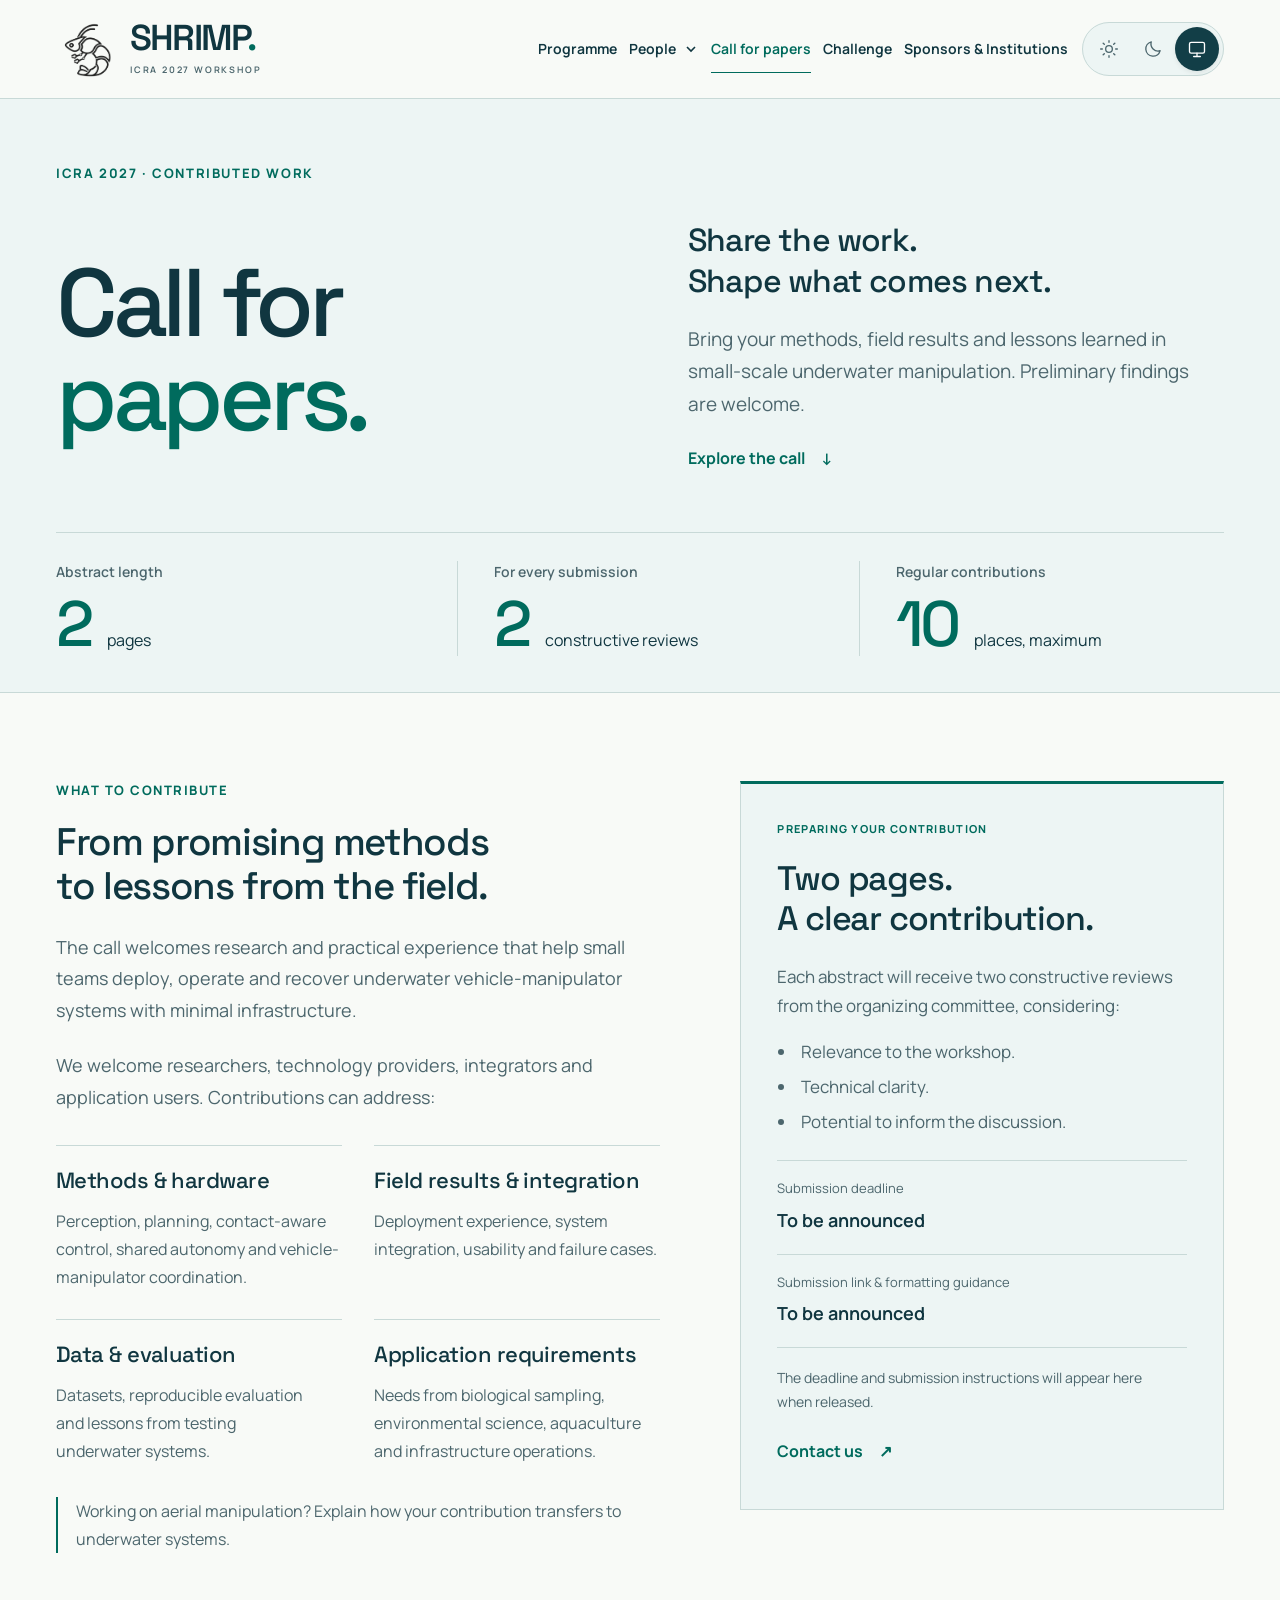
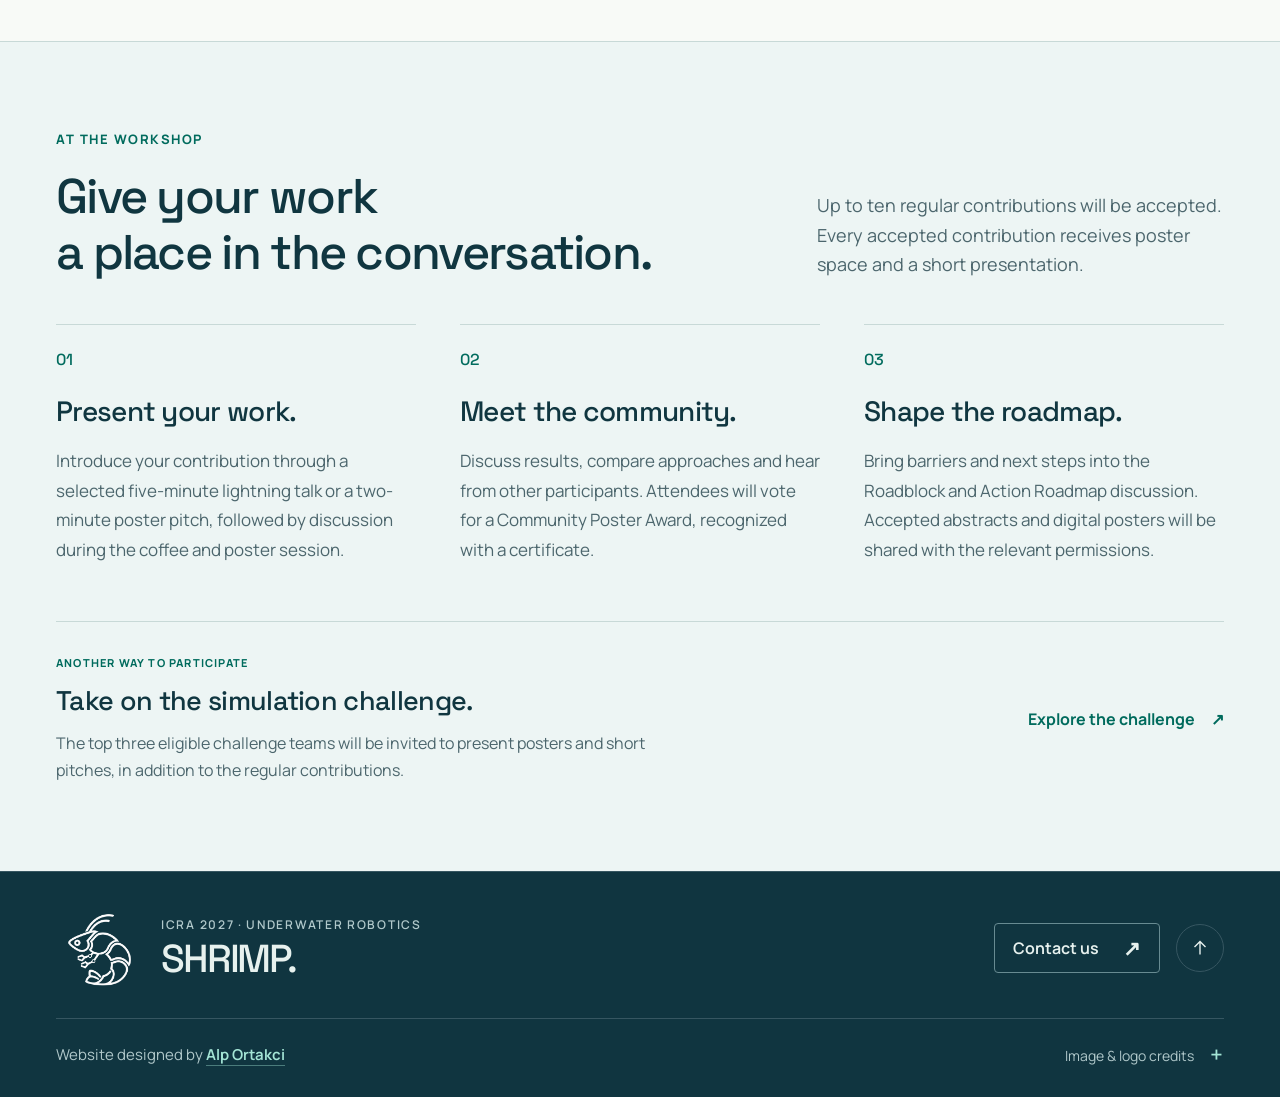
==== commit e5f8a313: "Add call for papers and simplify workshop navigation" ====
--- a/call-for-papers.html
+++ b/call-for-papers.html
@@ -6,8 +6,24 @@
   <meta name="color-scheme" content="light dark">
   <meta name="theme-color" content="#edf5f4">
   <meta name="robots" content="noindex, nofollow">
-  <meta name="description" content="Planned two-page abstracts, topics and presentation formats for the proposed ICRA 2027 underwater robotics workshop. Submissions are not yet open.">
-  <title>Call for Papers | ICRA 2027 Underwater Robotics Workshop</title>
+  <meta name="description" content="Contribute a two-page abstract to SHRIMP at ICRA 2027. Methods, field results, integration lessons and preliminary findings in small-scale underwater manipulation are welcome.">
+  <title>Call for Papers | SHRIMP at ICRA 2027</title>
+  <link rel="canonical" href="https://shrimp-workshop.github.io/call-for-papers.html">
+  <meta property="og:type" content="website">
+  <meta property="og:site_name" content="SHRIMP | ICRA 2027">
+  <meta property="og:title" content="Call for Papers | SHRIMP at ICRA 2027">
+  <meta property="og:description" content="Contribute a two-page abstract to SHRIMP at ICRA 2027. Methods, field results, integration lessons and preliminary findings in small-scale underwater manipulation are welcome.">
+  <meta property="og:url" content="https://shrimp-workshop.github.io/call-for-papers.html">
+  <meta property="og:image" content="https://shrimp-workshop.github.io/assets/images/shrimp-preview.png">
+  <meta property="og:image:type" content="image/png">
+  <meta property="og:image:width" content="1200">
+  <meta property="og:image:height" content="630">
+  <meta property="og:image:alt" content="SHRIMP robotic shrimp logo and workshop title on a dark ocean background. ICRA 2027 underwater robotics.">
+  <meta name="twitter:card" content="summary_large_image">
+  <meta name="twitter:title" content="Call for Papers | SHRIMP at ICRA 2027">
+  <meta name="twitter:description" content="Contribute a two-page abstract to SHRIMP at ICRA 2027. Methods, field results, integration lessons and preliminary findings in small-scale underwater manipulation are welcome.">
+  <meta name="twitter:image" content="https://shrimp-workshop.github.io/assets/images/shrimp-preview.png">
+  <meta name="twitter:image:alt" content="SHRIMP robotic shrimp logo and workshop title on a dark ocean background. ICRA 2027 underwater robotics.">
   <link rel="icon" href="assets/favicon.svg" type="image/svg+xml">
   <link rel="preload" href="assets/fonts/space-grotesk.ttf" as="font" type="font/ttf" crossorigin>
   <link rel="preload" href="assets/fonts/manrope.ttf" as="font" type="font/ttf" crossorigin>
@@ -19,12 +35,19 @@
   <a class="skip-link" href="#main">Skip to content</a>
   <header class="site-header">
     <div class="container header-inner">
-      <a class="brand" href="index.html#top" aria-label="Underwater robotics workshop, workshop home">
-        <svg class="brand-mark" viewBox="0 0 40 40" fill="none" aria-hidden="true"><circle cx="20" cy="20" r="17"/><path d="M4 22c5-7 11-7 16 0s11 7 16 0M7 28c4-4 9-4 13 0s9 4 13 0M20 3v10m-4-4 4 4 4-4"/></svg>
-        <span class="brand-full">UNDERWATER ROBOTICS<span class="brand-sub">ICRA 2027 WORKSHOP PROPOSAL</span></span><span class="brand-compact" aria-hidden="true">ICRA<br>2027</span>
+      <a class="brand" href="index.html#overview" aria-label="SHRIMP workshop overview">
+        <img class="brand-icon" src="assets/logos/shrimp.png" alt="" width="1254" height="1254" decoding="async">
+        <span class="brand-wordmark">SHRIMP<span>.</span><small>ICRA 2027 WORKSHOP</small></span>
       </a>
       <nav class="main-nav" aria-label="Main navigation" id="main-nav">
-        <a href="index.html#overview">Overview</a><a href="index.html#speakers">Speakers</a><a href="index.html#programme">Programme</a><a href="challenge.html">Challenge</a><a href="call-for-papers.html" aria-current="page">Call for Papers</a><a href="index.html#organizers">Organizers</a><a href="sponsors-institutions.html">Sponsors &amp; Institutions</a>
+        <a href="index.html#programme">Programme</a>
+        <details class="nav-people">
+          <summary>People <svg viewBox="0 0 16 16" aria-hidden="true"><path d="m4 6 4 4 4-4"/></svg></summary>
+          <div class="people-links"><a href="index.html#speakers">Speakers</a><a href="index.html#organizers">Organizers</a></div>
+        </details>
+        <a href="call-for-papers.html" aria-current="page">Call for papers</a>
+        <a href="challenge.html">Challenge</a>
+        <a href="sponsors-institutions.html">Sponsors &amp; Institutions</a>
       </nav>
       <div class="header-controls">
         <fieldset class="theme-control">
@@ -40,56 +63,70 @@
   </header>
 
   <main id="main">
-    <section class="page-intro" id="top" aria-labelledby="papers-title">
+    <section class="cfp-hero" id="top" aria-labelledby="cfp-title">
       <div class="container">
-        <div class="section-kicker"><a href="index.html">Workshop home</a><span aria-hidden="true">/</span> CALL FOR PAPERS</div>
-        <div class="page-intro-grid">
-          <div><p class="eyebrow page-eyebrow">ICRA 2027 · PROPOSED WORKSHOP</p><h1 id="papers-title" class="page-title">Call for <span>Papers.</span></h1></div>
-          <p class="lead">New results, field experience and open challenges in small-scale underwater manipulation.</p>
+        <p class="eyebrow">ICRA 2027 · CONTRIBUTED WORK</p>
+        <div class="cfp-hero-grid">
+          <h1 id="cfp-title">Call for<br><span>papers.</span></h1>
+          <div class="cfp-deck"><p>Share the work.<br>Shape what comes next.</p><p>Bring your methods, field results and lessons learned in small-scale underwater manipulation. Preliminary findings are welcome.</p><a class="text-link" href="#contributions">Explore the call <span aria-hidden="true">↓</span></a></div>
         </div>
+        <dl class="cfp-at-a-glance">
+          <div><dt>Abstract length</dt><dd><strong>2</strong><span>pages</span></dd></div>
+          <div><dt>For every submission</dt><dd><strong>2</strong><span>constructive reviews</span></dd></div>
+          <div><dt>Regular contributions</dt><dd><strong>10</strong><span>places, maximum</span></dd></div>
+        </dl>
       </div>
     </section>
-    <section class="section paper-details" aria-labelledby="contributions-title">
-      <div class="container contribution-grid">
-        <div class="contribution-copy">
-          <p class="section-kicker">CONTRIBUTIONS</p>
-          <h2 id="contributions-title">Share what you’re<br><span class="accent">working on.</span></h2>
-          <p>The planned call will invite two-page abstracts on new results, field experiments, integration and failure cases, datasets, and application requirements.</p>
-          <h3>Topics of interest</h3>
-          <ul class="topic-list">
-            <li>Hardware, end-effectors and system integration</li>
-            <li>Underwater perception, planning and control</li>
-            <li>Shared autonomy, field reliability and recovery</li>
-            <li>Datasets, benchmarks and application needs</li>
+
+    <section class="section cfp-contributions" id="contributions" aria-labelledby="contributions-title">
+      <div class="container cfp-content-grid">
+        <div class="cfp-copy">
+          <p class="section-kicker">WHAT TO CONTRIBUTE</p>
+          <h2 id="contributions-title">From promising methods<br>to lessons from the field.</h2>
+          <p>The call welcomes research and practical experience that help small teams deploy, operate and recover underwater vehicle-manipulator systems with minimal infrastructure.</p>
+          <p>We welcome researchers, technology providers, integrators and application users. Contributions can address:</p>
+          <ul class="cfp-topics">
+            <li><h3>Methods &amp; hardware</h3><p>Perception, planning, contact-aware control, shared autonomy and vehicle-manipulator coordination.</p></li>
+            <li><h3>Field results &amp; integration</h3><p>Deployment experience, system integration, usability and failure cases.</p></li>
+            <li><h3>Data &amp; evaluation</h3><p>Datasets, reproducible evaluation and lessons from testing underwater systems.</p></li>
+            <li><h3>Application requirements</h3><p>Needs from biological sampling, environmental science, aquaculture and infrastructure operations.</p></li>
           </ul>
-          <p class="contribution-context">The proposal plans stage time for every accepted contribution, through a five-minute lightning talk or a two-minute poster pitch, alongside the poster session.</p>
-          <a class="text-link" href="index.html#programme">Explore the draft programme <span aria-hidden="true">↗</span></a>
+          <p class="cfp-cross-domain">Working on aerial manipulation? Explain how your contribution transfers to underwater systems.</p>
         </div>
-        <aside class="submission-details" aria-labelledby="format-title">
-          <p class="section-status"><span class="pending-dot" aria-hidden="true"></span> Submissions are not open yet</p>
-          <h2 class="subsection-title" id="format-title">The planned format</h2>
-          <dl class="submission-facts">
-            <div><dt>Contribution</dt><dd>Two-page abstract</dd></div>
-            <div><dt>Presentation</dt><dd>Poster, with a lightning talk or short poster pitch</dd></div>
-            <div><dt>Regular contributions</dt><dd>Up to 10 posters planned</dd></div>
-            <div><dt>Deadline &amp; submission link</dt><dd>To be announced</dd></div>
+        <aside class="cfp-submission" aria-labelledby="submission-title">
+          <p class="eyebrow">PREPARING YOUR CONTRIBUTION</p>
+          <h2 id="submission-title">Two pages.<br>A clear contribution.</h2>
+          <p>Each abstract will receive two constructive reviews from the organizing committee, considering:</p>
+          <ul><li>Relevance to the workshop.</li><li>Technical clarity.</li><li>Potential to inform the discussion.</li></ul>
+          <dl class="cfp-submission-facts">
+            <div><dt>Submission deadline</dt><dd>To be announced</dd></div>
+            <div><dt>Submission link &amp; formatting guidance</dt><dd>To be announced</dd></div>
           </dl>
-          <p class="submission-note">The final call, review criteria and submission instructions remain to be confirmed, subject to workshop acceptance.</p>
-          <a class="text-link" href="mailto:daniel.duecker@tum.de?subject=ICRA%202027%20workshop%20contribution%20enquiry">Contact us <span aria-hidden="true">↗</span></a>
+          <p class="cfp-submission-note">The deadline and submission instructions will appear here when released.</p>
+          <a class="text-link" href="mailto:daniel.duecker@tum.de?subject=SHRIMP%20paper%20enquiry">Contact us <span aria-hidden="true">↗</span></a>
         </aside>
       </div>
     </section>
-    <section class="related-challenge" aria-labelledby="related-challenge-title">
-      <div class="container related-challenge-inner"><div><p class="eyebrow">ANOTHER WAY TO TAKE PART</p><h2 id="related-challenge-title">Put your ideas to the test.</h2><p>The simulation challenge is a separate route to sharing results, built around a common underwater manipulation task.</p></div><a class="button button-primary" href="challenge.html">Explore the challenge <span aria-hidden="true">↗</span></a></div>
+
+    <section class="section cfp-participation" aria-labelledby="participation-title">
+      <div class="container">
+        <div class="section-heading"><div><p class="section-kicker">AT THE WORKSHOP</p><h2 id="participation-title">Give your work<br>a place in the conversation.</h2></div><p>Up to ten regular contributions will be accepted. Every accepted contribution receives poster space and a short presentation.</p></div>
+        <ol class="cfp-outcomes">
+          <li><span class="cfp-step" aria-hidden="true">01</span><h3>Present your work.</h3><p>Introduce your contribution through a selected five-minute lightning talk or a two-minute poster pitch, followed by discussion during the coffee and poster session.</p></li>
+          <li><span class="cfp-step" aria-hidden="true">02</span><h3>Meet the community.</h3><p>Discuss results, compare approaches and hear from other participants. Attendees will vote for a Community Poster Award, recognized with a certificate.</p></li>
+          <li><span class="cfp-step" aria-hidden="true">03</span><h3>Shape the roadmap.</h3><p>Bring barriers and next steps into the Roadblock and Action Roadmap discussion. Accepted abstracts and digital posters will be shared with the relevant permissions.</p></li>
+        </ol>
+        <div class="cfp-challenge-link"><div><p class="eyebrow">ANOTHER WAY TO PARTICIPATE</p><h3>Take on the simulation challenge.</h3><p>The top three eligible challenge teams will be invited to present posters and short pitches, in addition to the regular contributions.</p></div><a class="text-link" href="challenge.html">Explore the challenge <span aria-hidden="true">↗</span></a></div>
+      </div>
     </section>
   </main>
 
   <footer class="site-footer" id="site-footer">
     <div class="container footer-shell">
       <div class="footer-topline">
-        <a class="footer-identity" href="index.html" aria-label="ICRA 2027 Underwater Robotics, workshop home">
-          <svg viewBox="0 0 40 40" fill="none" aria-hidden="true"><circle cx="20" cy="20" r="17"/><path d="M4 22c5-7 11-7 16 0s11 7 16 0M7 28c4-4 9-4 13 0s9 4 13 0M20 3v10m-4-4 4 4 4-4"/></svg>
-          <span><span class="footer-eyebrow">ICRA 2027 WORKSHOP</span><strong>Underwater Robotics</strong></span>
+        <a class="footer-identity" href="index.html" aria-label="SHRIMP, ICRA 2027 workshop home">
+          <img class="footer-logo" src="assets/logos/shrimp.png" alt="" width="1254" height="1254" decoding="async">
+          <span><span class="footer-eyebrow">ICRA 2027 · UNDERWATER ROBOTICS</span><strong>SHRIMP.</strong></span>
         </a>
         <div class="footer-actions">
           <a class="footer-contact" href="mailto:daniel.duecker@tum.de">Contact us <span aria-hidden="true">↗</span></a>
@@ -100,7 +137,7 @@
         <p class="design-credit">Website designed by <a href="https://www.alportakci.com/">Alp Ortakci</a></p>
         <details class="credits">
           <summary>Image &amp; logo credits <span class="footer-credits-symbol" aria-hidden="true">+</span></summary>
-          <div class="credits-content"><p>Underwater photograph: Oceaneering, donated to the public domain by Duncan McLean and uploaded by Frank van Mierlo. <a href="https://commons.wikimedia.org/wiki/File:ROV_working_on_a_subsea_structure.jpg">Original photograph and source</a>. A work-class vehicle is shown as context for underwater intervention, not as the workshop’s small-scale platform.</p><p>Portraits from the public profiles of <a href="https://www.lsu.edu/eng/mie/people/faculty/barbalata.php">Corina Barbalata</a>, <a href="https://marco-tognon-robotics.com/">Marco Tognon</a> and <a href="https://www.ce.cit.tum.de/en/itr/sosnowski/">Stefan Sosnowski</a>. Additional portraits: <a href="https://www.alportakci.com/">Alp Ortakci</a>, <a href="https://sladalley.github.io/">Seyonne Leslie-Dalley</a>, <a href="https://www.tuhh.de/mum/team/wimi/nathalie-bauschmann">Nathalie Bauschmann</a>, <a href="https://cradlerobotics.co.uk/about/team/">Pawel Ladosz</a>, <a href="https://ignaciocarlucho.github.io/People/">Michele Grimaldi</a>, <a href="https://annualreport.mbari.org/2023/">Giancarlo Troni</a>, <a href="https://hippocampusrobotics.github.io/people/">Daniel A. Duecker</a>. Portrait rights remain with their respective owners.</p><p>Institutional logos from official sources: <a href="https://www.tum.de/en/">Technical University of Munich</a> · <a href="https://www.manchester.ac.uk/">University of Manchester</a> · <a href="https://www.tuhh.de/tuhh/en/startpage">Hamburg University of Technology</a> · <a href="https://annualreport.mbari.org/2023/">Monterey Bay Aquarium Research Institute</a> · <a href="https://www.lsu.edu/">Louisiana State University</a> · <a href="https://new.inria.cl/es/node/616">Inria</a> · <a href="https://www.hw.ac.uk/">Heriot-Watt University</a> · <a href="https://thenationalrobotarium.com/">The National Robotarium</a>. The marks identify affiliations and remain the property of their respective owners.</p></div>
+          <div class="credits-content"><p>SHRIMP stands for Small-scale Hardware and Robotics for Intervention and Manipulation in Practice. The pixel BlueROV2 scene is an original illustration inspired by <a href="https://bluerobotics.com/learn/newton-subsea-gripper-installation/">Blue Robotics’ vehicle and gripper reference</a>. It does not specify the final challenge platform or task.</p><p>Underwater photograph: Oceaneering, donated to the public domain by Duncan McLean and uploaded by Frank van Mierlo. <a href="https://commons.wikimedia.org/wiki/File:ROV_working_on_a_subsea_structure.jpg">Original photograph and source</a>. A work-class vehicle is shown as context for underwater intervention, not as the workshop’s small-scale platform.</p><p>Portraits from the public profiles of <a href="https://www.lsu.edu/eng/mie/people/faculty/barbalata.php">Corina Barbalata</a>, <a href="https://marco-tognon-robotics.com/">Marco Tognon</a> and <a href="https://www.ce.cit.tum.de/en/itr/sosnowski/">Stefan Sosnowski</a>. Additional portraits: <a href="https://www.alportakci.com/">Alp Ortakci</a>, <a href="https://sladalley.github.io/">Seyonne Leslie-Dalley</a>, <a href="https://www.tuhh.de/mum/team/wimi/nathalie-bauschmann">Nathalie Bauschmann</a>, <a href="https://cradlerobotics.co.uk/about/team/">Pawel Ladosz</a>, <a href="https://ignaciocarlucho.github.io/People/">Michele Grimaldi</a>, <a href="https://annualreport.mbari.org/2023/">Giancarlo Troni</a>, <a href="https://hippocampusrobotics.github.io/people/">Daniel A. Duecker</a>. Portrait rights remain with their respective owners.</p><p>Institutional logos from official sources: <a href="https://www.tum.de/en/">Technical University of Munich</a> · <a href="https://www.manchester.ac.uk/">University of Manchester</a> · <a href="https://www.tuhh.de/tuhh/en/startpage">Hamburg University of Technology</a> · <a href="https://annualreport.mbari.org/2023/">Monterey Bay Aquarium Research Institute</a> · <a href="https://www.lsu.edu/">Louisiana State University</a> · <a href="https://new.inria.cl/es/node/616">Inria</a> · <a href="https://www.hw.ac.uk/">Heriot-Watt University</a> · <a href="https://thenationalrobotarium.com/">The National Robotarium</a>. The marks identify affiliations and remain the property of their respective owners.</p></div>
         </details>
       </div>
     </div>
--- a/styles.css
+++ b/styles.css
@@ -72,7 +72,7 @@
 
 .hero{position:relative;background:var(--surface);overflow:hidden}
 .hero-waves{position:absolute;inset:0;pointer-events:none;background-image:linear-gradient(var(--grid) 1px,transparent 1px),linear-gradient(90deg,var(--grid) 1px,transparent 1px);background-size:64px 64px;mask-image:linear-gradient(90deg,transparent,black)}
-.hero-grid{position:relative;display:grid;grid-template-columns:1.12fr 1fr;gap:42px;padding-top:58px;padding-bottom:50px;align-items:stretch}
+.hero-grid{position:relative;z-index:2;display:grid;grid-template-columns:1.12fr 1fr;gap:42px;padding-top:58px;padding-bottom:50px;align-items:stretch}
 .hero-copy{z-index:2;padding-top:6px}
 .hero-copy .eyebrow{font-size:13px;letter-spacing:1.1px;display:flex;gap:9px;align-items:center;margin-bottom:32px}
 .small-cross{font-size:27px;line-height:1;color:var(--accent);font-weight:400}
@@ -92,6 +92,7 @@
 .hero-image{width:100%;height:100%;position:absolute;inset:0;object-fit:cover;object-position:68% 50%;filter:saturate(.55) brightness(.85)}
 .image-wash{position:absolute;inset:0;background:linear-gradient(180deg,rgba(4,38,48,.3),transparent 40%,rgba(2,24,32,.9));z-index:1}
 .hero-visual::after{content:'';position:absolute;inset:0;box-shadow:inset 0 0 70px 10px #02394355;pointer-events:none;z-index:1}
+.hero-shrimps{position:absolute;inset:0;width:100%;height:100%;z-index:1;pointer-events:none;image-rendering:pixelated;image-rendering:crisp-edges;opacity:.78}
 .visual-heading{position:absolute;top:24px;left:25px;right:25px;display:flex;justify-content:space-between;font-size:13px;font-weight:700;letter-spacing:2px;color:#d9f7ee;z-index:3}
 .visual-heading span:last-child{font-size:24px;line-height:1}
 .sonar{position:absolute;top:50%;left:50%;width:112%;transform:translate(-50%,-50%);stroke:#caeee4;stroke-width:.7;opacity:.3;z-index:2}
@@ -579,5 +580,200 @@
 @media(max-width:380px){.challenge-hero h1{font-size:35px}.challenge-feature h2{font-size:34px}.challenge-hero .lead{font-size:19px}.challenge-components article{padding-left:46px}.challenge-timeline li{gap:12px}.challenge-timeline h3{font-size:24px}}
 @media print{.challenge-feature{background:#fff;color:#173640}.challenge-feature-visual,.challenge-hero-visual{display:none}.challenge-feature-grid,.challenge-hero-grid,.challenge-journey-grid,.challenge-resources-grid{display:block}.challenge-feature h2>span,.challenge-feature-copy>p:not(.eyebrow){color:#173640}.challenge-components{gap:20px}.challenge-timeline{margin-top:30px}.challenge-papers{margin-top:30px}.challenge-hero{background:none}}
 
-@media(prefers-reduced-motion:reduce){html{scroll-behavior:auto}*{transition:none!important}*:not(.logo-track),*::before,*::after{animation:none!important}}
+/* SHRIMP identity and the pixel intervention scenes. */
+.brand-wordmark{display:block;font:600 36px/.95 'Space Grotesk',sans-serif;letter-spacing:-1.8px}
+.brand-icon{display:block;width:64px;height:64px;object-fit:contain;flex:none;filter:brightness(0);opacity:.88}
+:root[data-theme="dark"] .brand-icon{filter:none;opacity:1}
+.footer-logo{display:block;width:88px;height:88px;object-fit:contain;flex:none}
+.brand-wordmark>span{color:var(--accent)}
+.brand-wordmark>small{display:block;font:650 9px/1.5 Manrope,sans-serif;letter-spacing:1.8px;color:var(--muted);margin-top:8px}
+.hero .shrimp-title{font-size:clamp(78px,10.3vw,150px);line-height:.92;letter-spacing:-.075em;margin:8px 0 32px}
+.hero-expansion{font:400 clamp(23px,2.05vw,30px)/1.45 'Space Grotesk',sans-serif;letter-spacing:-.03em;max-width:34ch;text-wrap:pretty}
+.hero-expansion strong{font-weight:600;color:var(--accent)}
+.hero .hero-subtitle{font-size:21px;font-weight:500;line-height:1.5;letter-spacing:-.02em;max-width:none;margin-top:26px;padding-top:20px;border-top:1px solid var(--line)}
+.hero .hero-intro{font-size:17px;line-height:1.7;margin-top:14px}
+.overview-feature{display:flex;flex-direction:column;min-width:0}
+.overview-rov{margin-top:auto;padding-top:24px}
+.rov-scene{position:relative;overflow:hidden}
+.rov-scene canvas{display:block;width:100%;height:auto;image-rendering:pixelated;image-rendering:crisp-edges}
+.rov-scene:not(.is-ready){display:none}
+.site-footer .footer-identity strong{font-size:39px;letter-spacing:-.055em;line-height:1}
+.challenge-masthead{padding:30px 0 0;background:var(--surface)}
+.challenge-breadcrumb{display:flex;align-items:center;gap:14px;font-size:11px;letter-spacing:1px;font-weight:650;color:var(--muted);margin-bottom:38px}
+.challenge-breadcrumb>a{color:var(--accent);letter-spacing:0;font-size:13px}
+.challenge-breadcrumb>a:hover{text-decoration:underline}
+.challenge-title-row{display:grid;grid-template-columns:1.3fr 1fr;gap:64px;align-items:end;margin-bottom:40px}
+.challenge-title-row .eyebrow{font-size:12px;letter-spacing:1.6px;color:var(--accent);margin-bottom:20px}
+.challenge-title-row h1{font-size:clamp(64px,7.8vw,112px);line-height:.98;letter-spacing:-.06em;margin:0}
+.challenge-title-row h1>span{color:var(--accent)}
+.challenge-deck{padding-bottom:4px}
+.challenge-deck>p:first-child{font:400 27px/1.4 'Space Grotesk',sans-serif;letter-spacing:-.025em;color:var(--ink)}
+.challenge-deck>p+p{font-size:18px;line-height:1.7;max-width:39ch;color:var(--muted);margin-top:16px}
+.challenge-deck>.text-link{font-size:15px;margin-top:18px;color:var(--accent)}
+.challenge-playground{position:relative;isolation:isolate;background:radial-gradient(ellipse at 50% 40%,#19576a 0%,#0c3446 50%,#082735 100%);color:#e1f3e8;overflow:hidden}
+:root[data-theme="dark"] .challenge-playground{background:radial-gradient(ellipse at 50% 40%,#174b5f 0%,#092d3f 50%,#041e2d 100%)}
+.playground-labels{position:absolute;z-index:1;top:25px;left:30px;right:30px;display:flex;justify-content:space-between;gap:20px;font-size:10px;letter-spacing:1.8px;font-weight:650;color:#afd5d1}
+.playground-labels>span:first-child::before{content:'';display:inline-block;width:5px;height:5px;background:#afd5d1;margin:0 10px 2px 0}
+.challenge-rov{width:100%;min-height:0}
+.challenge-playground figcaption{display:flex;align-items:center;justify-content:space-between;gap:20px;padding:12px 30px 20px;background:#163a48}
+.challenge-playground figcaption>span{font:400 20px/1.4 'Space Grotesk',sans-serif;letter-spacing:-.02em}
+.challenge-playground figcaption>small{font-size:11px;line-height:1.5;letter-spacing:.3px;color:#acc9ca}
+.challenge-brief{padding-block:72px}
+.challenge-brief-heading{display:grid;grid-template-columns:1.3fr 1fr;gap:0 64px;align-items:end}
+.challenge-brief-heading>.section-kicker{grid-column:1/-1;margin-bottom:24px;color:var(--accent);font-size:12px}
+.challenge-brief-heading h2{font-size:clamp(36px,3.3vw,48px);line-height:1.16;letter-spacing:-.035em}
+.challenge-brief-heading>p:last-child{font-size:18px;line-height:1.7;color:var(--muted);max-width:42ch}
+.challenge-specs{display:grid;grid-template-columns:repeat(3,minmax(0,1fr));gap:42px;margin-top:48px}
+.challenge-specs article{border-top:1px solid var(--line);padding-top:26px}
+.challenge-specs svg{display:block;width:40px;height:40px;stroke:var(--accent);stroke-width:1.3;fill:none;margin-bottom:22px}
+.challenge-specs h3{font-size:27px;margin-bottom:12px;letter-spacing:-.025em}
+.challenge-specs p{font-size:17px;line-height:1.75;color:var(--muted);max-width:38ch}
+.challenge-route{padding-block:64px;background:var(--surface);border-block:1px solid var(--line)}
+.challenge-route-heading{display:flex;justify-content:space-between;align-items:flex-start;gap:40px}
+.challenge-route-heading>.section-kicker{color:var(--accent);font-size:12px;margin:8px 0 0}
+.challenge-route h2{font-size:42px;line-height:1.15;text-align:right}
+.challenge-route-steps{list-style:none;margin:46px 0 0;padding:0;display:grid;grid-template-columns:repeat(3,minmax(0,1fr));gap:0}
+.challenge-route-steps li{position:relative;border-top:1px solid var(--line);padding:34px 42px 0 0}
+.challenge-route-steps li:last-child{padding-right:0}
+.route-dot{display:grid;place-items:center;position:absolute;top:-17px;left:0;width:33px;height:33px;background:var(--surface);color:var(--accent);border:1px solid var(--line);border-radius:50%;font:500 12px/1 'Space Grotesk',sans-serif}
+.challenge-route-steps .eyebrow{font-size:10px;letter-spacing:1.1px;color:var(--accent);margin-bottom:14px}
+.challenge-route-steps h3{font-size:27px;line-height:1.3;margin-bottom:12px}
+.challenge-route-steps p:not(.eyebrow){font-size:17px;line-height:1.75;color:var(--muted);max-width:38ch}
+.challenge-invite{padding-block:60px}
+.challenge-invite-inner{display:flex;justify-content:space-between;align-items:center;gap:70px}
+.challenge-invite .eyebrow{font-size:12px;letter-spacing:1.5px;color:var(--accent);margin-bottom:16px}
+.challenge-invite h2{font-size:44px;line-height:1.15}
+.challenge-invite p:not(.eyebrow){font-size:18px;color:var(--muted);line-height:1.7;max-width:60ch;margin-top:20px}
+.challenge-invite-actions{display:flex;flex-direction:column;align-items:stretch;gap:12px;flex-shrink:0}
+.challenge-invite-actions .text-link{justify-content:center}
+@media(max-width:1100px){
+  .hero-expansion{font-size:23px}.hero .hero-subtitle{font-size:19px}.hero .hero-intro{font-size:16px}
+  .challenge-title-row,.challenge-brief-heading{gap:36px}.challenge-title-row h1{font-size:74px}.challenge-deck>p:first-child{font-size:24px}
+  .challenge-deck>p+p,.challenge-brief-heading>p:last-child{font-size:17px}.challenge-deck>.text-link{margin-top:12px}
+  .challenge-specs{gap:28px}.challenge-specs h3,.challenge-route-steps h3{font-size:24px}.challenge-route-steps li{padding-right:28px}
+  .challenge-invite-inner{gap:40px}.challenge-invite h2{font-size:38px}
+}
+@media(max-width:900px){
+  .challenge-title-row{grid-template-columns:1fr;gap:28px}.challenge-title-row h1{font-size:clamp(64px,10vw,86px)}
+  .challenge-deck{display:grid;grid-template-columns:1fr 1fr;gap:0 32px}.challenge-deck>p+p{margin-top:0}.challenge-deck>.text-link{grid-column:1/-1;justify-self:start;margin-top:16px}
+  .challenge-playground figcaption{padding:10px 24px 20px}.challenge-playground figcaption>span{font-size:18px}
+  .challenge-brief-heading{grid-template-columns:1fr;gap:0}.challenge-brief-heading>p:last-child{max-width:65ch;margin-top:22px}
+  .challenge-specs{gap:24px}.challenge-specs h3{font-size:23px}.challenge-specs p,.challenge-route-steps p:not(.eyebrow){font-size:16px}
+  .challenge-route h2{font-size:36px}.challenge-route-steps h3{font-size:23px}.challenge-route-steps li{padding-right:24px}
+}
+@media(max-width:700px){
+  .brand-wordmark{font-size:29px;letter-spacing:-1.6px}.brand-wordmark>small{font-size:8px;letter-spacing:1.1px;margin-top:6px}
+  .brand-icon{width:46px;height:46px}.footer-logo{width:72px;height:72px}
+  .hero .shrimp-title{font-size:clamp(72px,24vw,142px);margin:4px 0 27px;letter-spacing:-.075em}
+  .hero-expansion{font-size:25px;line-height:1.4;max-width:36ch}.hero .hero-subtitle{font-size:21px;margin-top:24px;padding-top:20px}
+  .hero .hero-intro{font-size:17px}.overview-rov{margin-top:20px;padding-top:0}.overview-grid{gap:32px}
+  .site-footer .footer-identity strong{font-size:35px}.footer-eyebrow{font-size:9px}
+  .challenge-masthead{padding-top:24px}.challenge-breadcrumb{font-size:10px;gap:12px;margin-bottom:28px}
+  .challenge-breadcrumb>a{font-size:12px}.challenge-title-row{gap:24px;margin-bottom:30px}
+  .challenge-title-row .eyebrow{font-size:10px;letter-spacing:1.1px;margin-bottom:18px}.challenge-title-row h1{font-size:clamp(52px,13.5vw,88px);line-height:1.02}
+  .challenge-deck{display:block;padding:0}.challenge-deck>p:first-child{font-size:24px}.challenge-deck>p+p{margin-top:16px;font-size:17px;max-width:45ch}
+  .playground-labels{top:16px;left:16px;right:16px;font-size:8px;letter-spacing:1px;gap:12px}.playground-labels>span:first-child::before{width:4px;height:4px;margin-right:6px}
+  .challenge-playground figcaption{display:block;padding:8px 16px 16px}.challenge-playground figcaption>span{font-size:17px}.challenge-playground figcaption>small{display:block;font-size:10px;margin-top:6px}
+  .challenge-brief{padding-block:48px}.challenge-brief-heading>.section-kicker{font-size:11px;margin-bottom:20px}
+  .challenge-brief-heading h2{font-size:36px}.challenge-brief-heading>p:last-child{font-size:17px;margin-top:20px}
+  .challenge-specs{grid-template-columns:1fr;gap:28px;margin-top:32px}.challenge-specs article{position:relative;padding:24px 0 0 56px}
+  .challenge-specs svg{position:absolute;left:0;top:24px;width:34px;height:34px;margin:0}.challenge-specs h3{font-size:25px;margin-bottom:10px}.challenge-specs p{font-size:17px;max-width:50ch}
+  .challenge-route{padding-block:44px}.challenge-route-heading{display:block}.challenge-route-heading>.section-kicker{font-size:11px;margin:0 0 20px}
+  .challenge-route h2{font-size:36px;text-align:left}.challenge-route-steps{grid-template-columns:1fr;margin-top:32px;gap:0}
+  .challenge-route-steps li,.challenge-route-steps li:last-child{border-top:0;border-left:1px solid var(--line);padding:0 0 28px 30px;margin-left:16px}
+  .challenge-route-steps li:last-child{padding-bottom:0;border-color:transparent}.route-dot{top:-2px;left:-17px}
+  .challenge-route-steps .eyebrow{font-size:10px;margin-bottom:10px}.challenge-route-steps h3{font-size:26px}.challenge-route-steps p:not(.eyebrow){font-size:17px}
+  .challenge-invite{padding-block:44px}.challenge-invite-inner{align-items:flex-start;flex-direction:column;gap:26px}.challenge-invite h2{font-size:36px}
+  .challenge-invite .eyebrow{font-size:11px}.challenge-invite p:not(.eyebrow){font-size:17px;margin-top:18px}.challenge-invite-actions{align-items:flex-start;gap:8px}
+}
+@media(max-width:380px){.brand-wordmark{font-size:25px;letter-spacing:-1.4px}.brand-wordmark>small{font-size:7px;letter-spacing:1px}.hero .shrimp-title{font-size:23.5vw}.hero-expansion{font-size:22px}.hero .hero-subtitle{font-size:19px}.challenge-title-row h1{font-size:49px}.challenge-title-row .eyebrow{font-size:9px}.playground-labels{font-size:7px;letter-spacing:.7px}.challenge-specs article{padding-left:48px}.challenge-specs h3{font-size:24px}.footer-eyebrow{font-size:8px}}
+@media print{.rov-scene,.challenge-playground{display:none!important}.challenge-title-row,.challenge-brief-heading{display:block}.challenge-deck{margin-top:24px}.challenge-invite{display:none}.hero .shrimp-title{font-size:60pt}.hero-expansion{font-size:18pt}.challenge-title-row h1{font-size:36pt}}
+
+@media(prefers-reduced-motion:reduce){html{scroll-behavior:auto}*,*::before,*::after{transition:none!important}*:not(.logo-track),*::before,*::after{animation:none!important}}
+@media(max-width:360px){
+  .brand{gap:4px}.brand-icon{width:36px;height:36px}.brand-wordmark{font-size:21px}.brand-wordmark>small{display:none}
+  .theme-control{grid-template-columns:repeat(3,38px);padding:2px}.theme-option{width:38px}.theme-control::before{width:38px;top:2px;left:2px}
+}
 @media print{.site-header,.review-banner,.hero-visual,.hero-actions,.theme-control,.hero-waves,.scroll-link,.credits,.contact-section,.site-footer{display:none!important}body{background:#fff!important;color:#173640!important;font-size:11pt}.container{width:100%}.hero-grid,.overview-grid,.programme-grid{display:block}.hero,.speakers{background:none}.section{padding:25px 0}.programme-intro{position:static}.hero-copy{padding:0}h1{font-size:36pt}h2{font-size:25pt}.hero-meta{padding:15px 0}.speaker-grid{gap:20px}.speaker-portrait{max-width:150px}.schedule tr,.organizer,.speaker{break-inside:avoid}.programme-intro .small-note{max-width:none}.theme-grid{margin-top:25px}.schedule{margin-top:25px}.organizer-grid{column-gap:30px}.outcome{padding:20px}}
+
+/* Shared navigation: native disclosure keeps People usable without scripts. */
+.nav-people{position:relative}
+.nav-people summary{display:flex;align-items:center;gap:7px;list-style:none;cursor:pointer;padding-block:12px;border-bottom:1px solid transparent;white-space:nowrap}
+.nav-people summary::-webkit-details-marker{display:none}
+.nav-people summary svg{width:16px;height:16px;fill:none;stroke:currentColor;stroke-width:1.6;transition:transform .18s}
+.nav-people[open] summary svg{transform:rotate(180deg)}
+.nav-people summary:hover,.nav-people[open] summary,.nav-people.has-current summary{color:var(--accent);border-color:var(--accent)}
+.people-links{position:absolute;top:calc(100% + 12px);left:-18px;min-width:210px;padding:8px;background:var(--surface-raised);border:1px solid var(--line);border-radius:8px;box-shadow:0 16px 32px #00000018}
+.main-nav .people-links a{display:block;padding:12px 16px;border:0;border-radius:4px}
+.main-nav .people-links a:hover,.main-nav .people-links a[aria-current]{background:var(--accent-soft);color:var(--accent)}
+@media(max-width:1200px){
+  .nav-people{width:100%}.nav-people summary{justify-content:space-between;padding-block:15px;font-size:18px}
+  .people-links{position:static;box-shadow:none;min-width:0;margin:0 0 12px;border-radius:4px}
+}
+
+/* The call presents contribution formats and submission status together. */
+.cfp-hero{padding:64px 0 0;background:var(--surface);border-bottom:1px solid var(--line)}
+.cfp-hero>.container>.eyebrow{color:var(--accent);font-size:13px;letter-spacing:1.6px}
+.cfp-hero-grid{display:grid;grid-template-columns:1fr 1fr;gap:96px;align-items:center;padding-block:36px 52px}
+.cfp-hero h1{font-size:clamp(72px,7.5vw,110px);line-height:.98;letter-spacing:-.055em;margin:0}
+.cfp-hero h1>span{color:var(--accent)}
+.cfp-deck>p:first-child{font:500 clamp(26px,2.5vw,34px)/1.3 'Space Grotesk',sans-serif;letter-spacing:-.025em}
+.cfp-deck>p+p{font-size:19px;line-height:1.7;color:var(--muted);max-width:43ch;margin-top:20px}
+.cfp-deck .text-link{color:var(--accent);margin-top:16px;font-size:16px}
+.cfp-at-a-glance{display:grid;grid-template-columns:repeat(3,1fr);gap:36px;margin:0;padding:28px 0 36px;border-top:1px solid var(--line)}
+.cfp-at-a-glance>div+div{padding-left:36px;border-left:1px solid var(--line)}
+.cfp-at-a-glance dt{font-size:14px;line-height:1.5;color:var(--muted);font-weight:600}
+.cfp-at-a-glance dd{display:flex;align-items:baseline;gap:16px;margin:10px 0 0;line-height:1.3}
+.cfp-at-a-glance strong{font:500 64px/1 'Space Grotesk',sans-serif;letter-spacing:-.05em;color:var(--accent)}
+.cfp-at-a-glance dd>span{font-size:16px}
+.cfp-content-grid{display:grid;grid-template-columns:1.25fr 1fr;gap:80px;align-items:start}
+.cfp-copy .section-kicker,.cfp-participation .section-kicker{margin-bottom:20px;color:var(--accent);font-size:13px}
+.cfp-copy h2{font-size:clamp(32px,3vw,44px)}
+.cfp-copy>p:not(.section-kicker){font-size:18px;line-height:1.75;color:var(--muted);margin-top:24px}
+.cfp-topics{list-style:none;display:grid;grid-template-columns:1fr 1fr;gap:28px 32px;padding:0;margin:32px 0 0}
+.cfp-topics li{border-top:1px solid var(--line);padding-top:20px}
+.cfp-topics h3{font-size:22px;letter-spacing:-.025em;margin-bottom:12px}
+.cfp-topics p{font-size:16px;line-height:1.75;color:var(--muted)}
+.cfp-copy>p.cfp-cross-domain{font-size:16px;border-left:2px solid var(--accent);padding-left:18px;margin-top:32px}
+.cfp-submission{padding:36px;background:var(--surface);border:1px solid var(--line);border-top:3px solid var(--accent)}
+.cfp-submission .eyebrow{font-size:11px;letter-spacing:1.3px;color:var(--accent);margin-bottom:22px}
+.cfp-submission h2{font-size:34px;line-height:1.15;letter-spacing:-.035em;margin-bottom:24px}
+.cfp-submission>p:not(.eyebrow),.cfp-submission>ul{font-size:17px;line-height:1.75;color:var(--muted)}
+.cfp-submission>ul{padding-left:20px;margin-block:16px 24px}.cfp-submission>ul>li{padding-left:4px;margin-block:5px}
+.cfp-submission-facts{margin:0}.cfp-submission-facts>div{border-top:1px solid var(--line);padding-block:18px}
+.cfp-submission-facts dt{font-size:13px;line-height:1.5;color:var(--muted);margin-bottom:7px}.cfp-submission-facts dd{font-size:18px;font-weight:650;margin:0}
+.cfp-submission>p.cfp-submission-note{font-size:14px;border-top:1px solid var(--line);padding-top:18px}
+.cfp-submission .text-link{color:var(--accent);margin-top:14px;font-size:16px}
+.cfp-participation{background:var(--surface);border-top:1px solid var(--line)}
+.cfp-participation .section-heading{align-items:end;gap:60px;margin-bottom:44px}
+.cfp-participation .section-heading>p{font-size:18px;max-width:37ch}
+.cfp-outcomes{list-style:none;display:grid;grid-template-columns:repeat(3,1fr);gap:44px;padding:0;margin:0}
+.cfp-outcomes li{border-top:1px solid var(--line);padding-top:24px}
+.cfp-step{display:block;font:500 16px/1.4 'Space Grotesk',sans-serif;color:var(--accent);margin-bottom:22px}
+.cfp-outcomes h3{font-size:28px;letter-spacing:-.025em;margin-bottom:16px}
+.cfp-outcomes p{font-size:17px;line-height:1.75;color:var(--muted)}
+.cfp-challenge-link{display:flex;align-items:center;justify-content:space-between;gap:48px;border-top:1px solid var(--line);margin-top:56px;padding-top:32px}
+.cfp-challenge-link .eyebrow{font-size:11px;letter-spacing:1.2px;color:var(--accent);margin-bottom:12px}
+.cfp-challenge-link h3{font-size:27px;letter-spacing:-.025em}
+.cfp-challenge-link p:not(.eyebrow){font-size:16px;color:var(--muted);max-width:65ch;margin-top:12px}
+.cfp-challenge-link .text-link{flex-shrink:0;color:var(--accent);font-size:16px}
+@media(max-width:1100px){.cfp-content-grid{gap:40px}.cfp-submission{padding:28px}.cfp-hero-grid{gap:44px}.cfp-outcomes{gap:28px}}
+@media(max-width:900px){
+  .cfp-content-grid{grid-template-columns:1fr;gap:40px}.cfp-copy>p{max-width:68ch}.cfp-submission{max-width:680px}
+  .cfp-hero-grid{gap:36px}.cfp-at-a-glance{gap:24px}.cfp-at-a-glance>div+div{padding-left:24px}.cfp-at-a-glance dd{flex-wrap:wrap;gap:8px}
+  .cfp-participation .section-heading{align-items:start;flex-direction:column;gap:24px}.cfp-participation .section-heading>p{max-width:60ch}
+  .cfp-challenge-link{align-items:start;flex-direction:column;gap:16px}
+}
+@media(max-width:700px){
+  .cfp-hero{padding-top:36px}.cfp-hero>.container>.eyebrow{font-size:11px}
+  .cfp-hero-grid{grid-template-columns:1fr;gap:28px;padding-block:28px 36px}.cfp-hero h1{font-size:clamp(64px,15vw,86px)}
+  .cfp-deck>p:first-child{font-size:27px}.cfp-deck>p+p{font-size:18px;margin-top:16px}.cfp-deck .text-link{margin-top:12px}
+  .cfp-at-a-glance{gap:14px;padding-block:22px 28px}.cfp-at-a-glance>div+div{padding-left:14px}.cfp-at-a-glance dt{font-size:12px;min-height:36px}
+  .cfp-at-a-glance dd{display:block;margin-top:12px}.cfp-at-a-glance strong{font-size:48px}.cfp-at-a-glance dd>span{display:block;font-size:13px;margin-top:8px;line-height:1.5}
+  .cfp-copy h2{font-size:34px}.cfp-copy>p:not(.section-kicker){font-size:17px}.cfp-topics{grid-template-columns:1fr;gap:22px}.cfp-topics h3{font-size:24px}
+  .cfp-submission{padding:26px 22px}.cfp-submission h2{font-size:32px}.cfp-submission .eyebrow{font-size:10px}
+  .cfp-participation .section-heading{margin-bottom:32px}.cfp-participation .section-heading>p{font-size:17px}
+  .cfp-outcomes{grid-template-columns:1fr;gap:28px}.cfp-step{margin-bottom:14px}.cfp-outcomes h3{font-size:27px;margin-bottom:12px}
+  .cfp-challenge-link{margin-top:36px;padding-top:28px}.cfp-challenge-link h3{font-size:26px}
+}
+@media print{.cfp-hero{padding-top:0;background:none}.cfp-hero h1{font-size:40pt}.cfp-hero-grid,.cfp-content-grid{gap:30px}.cfp-at-a-glance strong{font-size:30pt}.cfp-submission,.cfp-outcomes li{break-inside:avoid}.cfp-participation{background:none}}
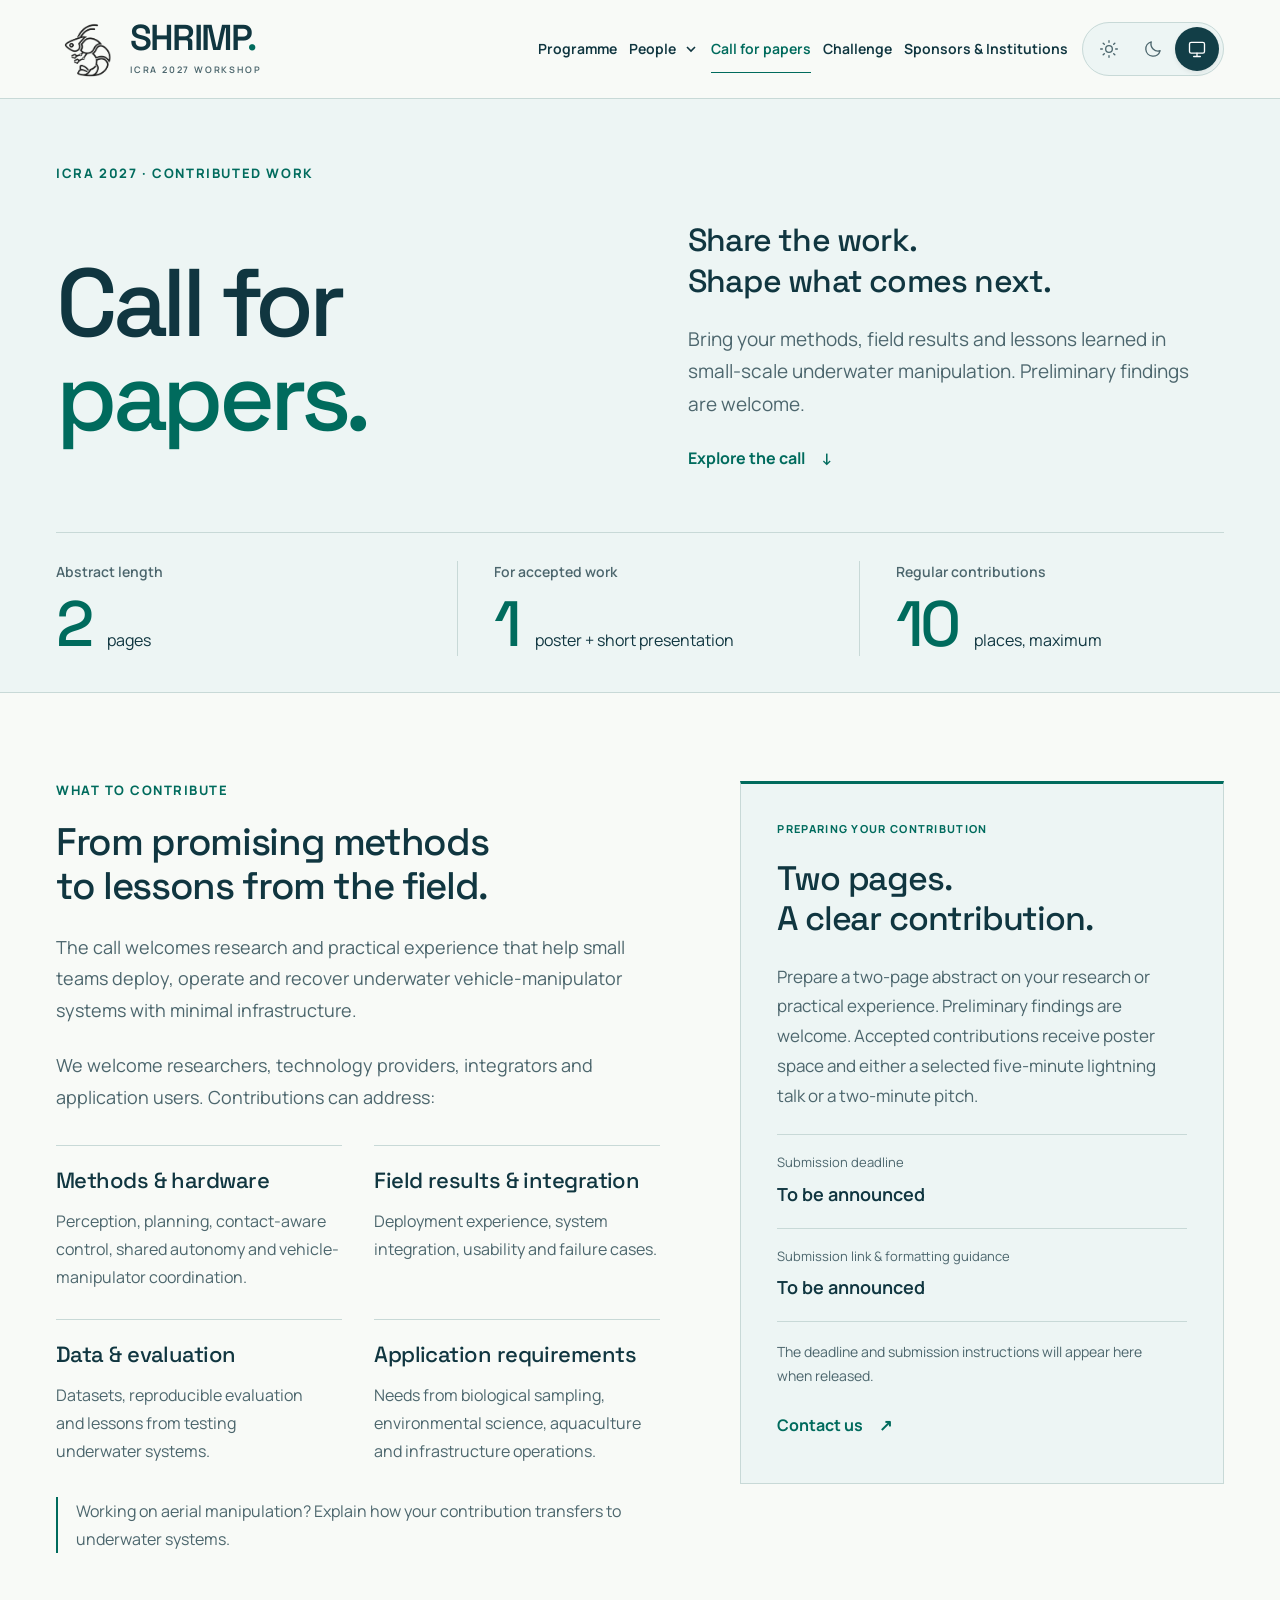
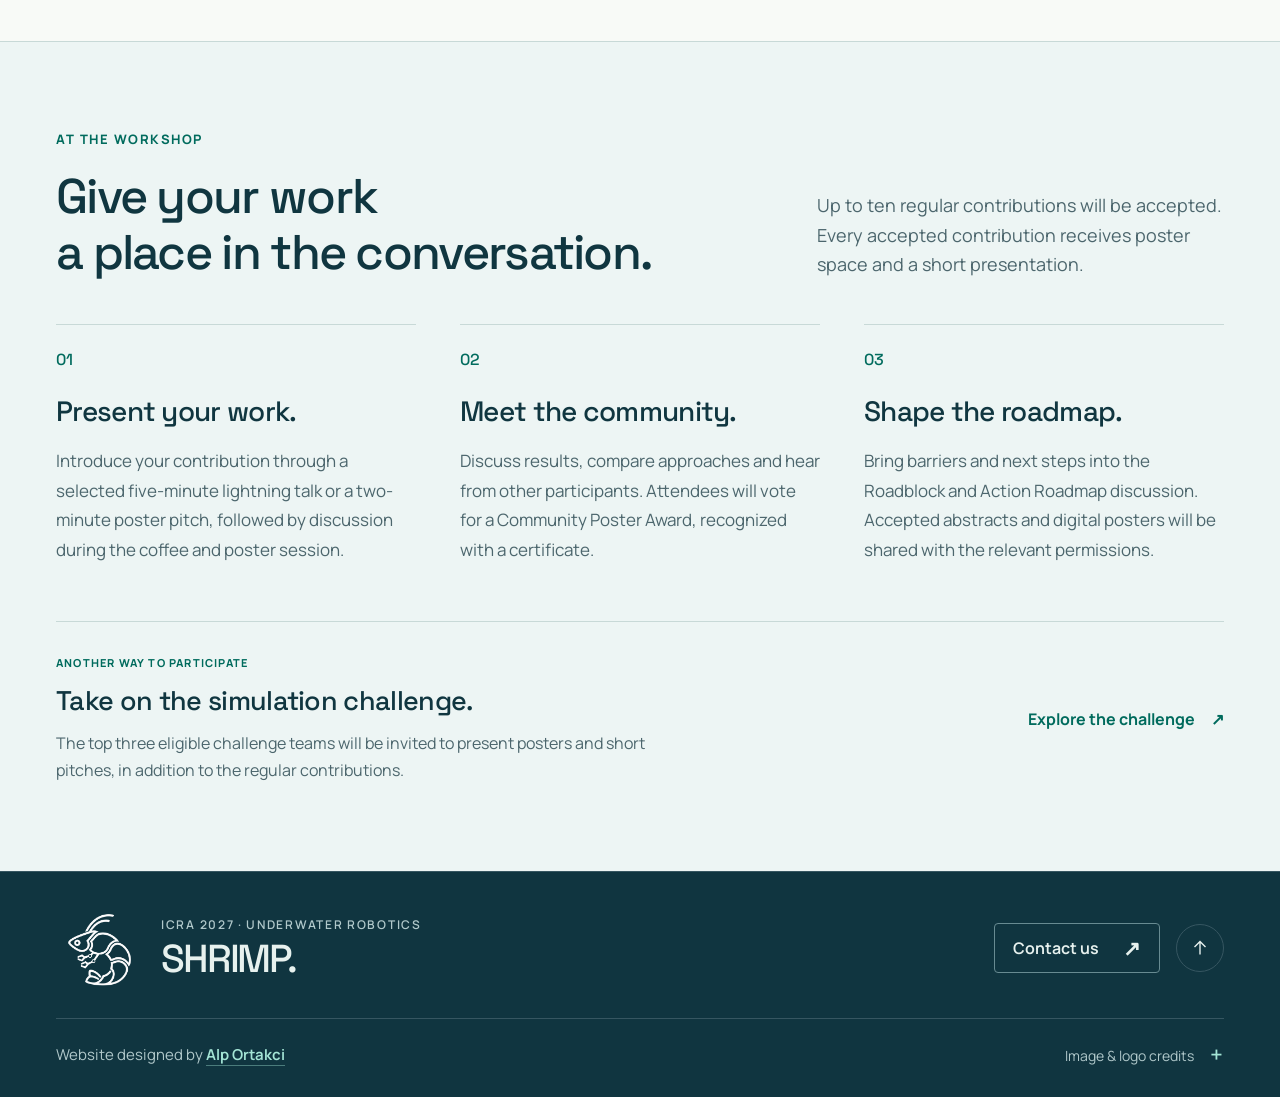
==== commit d8fe373a: "Align workshop content with the revised proposal" ====
--- a/call-for-papers.html
+++ b/call-for-papers.html
@@ -72,7 +72,7 @@
         </div>
         <dl class="cfp-at-a-glance">
           <div><dt>Abstract length</dt><dd><strong>2</strong><span>pages</span></dd></div>
-          <div><dt>For every submission</dt><dd><strong>2</strong><span>constructive reviews</span></dd></div>
+          <div><dt>For accepted work</dt><dd><strong>1</strong><span>poster + short presentation</span></dd></div>
           <div><dt>Regular contributions</dt><dd><strong>10</strong><span>places, maximum</span></dd></div>
         </dl>
       </div>
@@ -96,8 +96,7 @@
         <aside class="cfp-submission" aria-labelledby="submission-title">
           <p class="eyebrow">PREPARING YOUR CONTRIBUTION</p>
           <h2 id="submission-title">Two pages.<br>A clear contribution.</h2>
-          <p>Each abstract will receive two constructive reviews from the organizing committee, considering:</p>
-          <ul><li>Relevance to the workshop.</li><li>Technical clarity.</li><li>Potential to inform the discussion.</li></ul>
+          <p>Prepare a two-page abstract on your research or practical experience. Preliminary findings are welcome. Accepted contributions receive poster space and either a selected five-minute lightning talk or a two-minute pitch.</p>
           <dl class="cfp-submission-facts">
             <div><dt>Submission deadline</dt><dd>To be announced</dd></div>
             <div><dt>Submission link &amp; formatting guidance</dt><dd>To be announced</dd></div>
@@ -137,7 +136,7 @@
         <p class="design-credit">Website designed by <a href="https://www.alportakci.com/">Alp Ortakci</a></p>
         <details class="credits">
           <summary>Image &amp; logo credits <span class="footer-credits-symbol" aria-hidden="true">+</span></summary>
-          <div class="credits-content"><p>SHRIMP stands for Small-scale Hardware and Robotics for Intervention and Manipulation in Practice. The pixel BlueROV2 scene is an original illustration inspired by <a href="https://bluerobotics.com/learn/newton-subsea-gripper-installation/">Blue Robotics’ vehicle and gripper reference</a>. It does not specify the final challenge platform or task.</p><p>Underwater photograph: Oceaneering, donated to the public domain by Duncan McLean and uploaded by Frank van Mierlo. <a href="https://commons.wikimedia.org/wiki/File:ROV_working_on_a_subsea_structure.jpg">Original photograph and source</a>. A work-class vehicle is shown as context for underwater intervention, not as the workshop’s small-scale platform.</p><p>Portraits from the public profiles of <a href="https://www.lsu.edu/eng/mie/people/faculty/barbalata.php">Corina Barbalata</a>, <a href="https://marco-tognon-robotics.com/">Marco Tognon</a> and <a href="https://www.ce.cit.tum.de/en/itr/sosnowski/">Stefan Sosnowski</a>. Additional portraits: <a href="https://www.alportakci.com/">Alp Ortakci</a>, <a href="https://sladalley.github.io/">Seyonne Leslie-Dalley</a>, <a href="https://www.tuhh.de/mum/team/wimi/nathalie-bauschmann">Nathalie Bauschmann</a>, <a href="https://cradlerobotics.co.uk/about/team/">Pawel Ladosz</a>, <a href="https://ignaciocarlucho.github.io/People/">Michele Grimaldi</a>, <a href="https://annualreport.mbari.org/2023/">Giancarlo Troni</a>, <a href="https://hippocampusrobotics.github.io/people/">Daniel A. Duecker</a>. Portrait rights remain with their respective owners.</p><p>Institutional logos from official sources: <a href="https://www.tum.de/en/">Technical University of Munich</a> · <a href="https://www.manchester.ac.uk/">University of Manchester</a> · <a href="https://www.tuhh.de/tuhh/en/startpage">Hamburg University of Technology</a> · <a href="https://annualreport.mbari.org/2023/">Monterey Bay Aquarium Research Institute</a> · <a href="https://www.lsu.edu/">Louisiana State University</a> · <a href="https://new.inria.cl/es/node/616">Inria</a> · <a href="https://www.hw.ac.uk/">Heriot-Watt University</a> · <a href="https://thenationalrobotarium.com/">The National Robotarium</a>. The marks identify affiliations and remain the property of their respective owners.</p></div>
+          <div class="credits-content"><p>SHRIMP stands for Small-scale Hardware and Robotics for Intervention and Manipulation in Practice. The pixel BlueROV2 scene is an original illustration inspired by <a href="https://bluerobotics.com/learn/newton-subsea-gripper-installation/">Blue Robotics’ vehicle and gripper reference</a>. It illustrates a pickup sequence rather than the full challenge task or final simulator.</p><p>Underwater photograph: Oceaneering, donated to the public domain by Duncan McLean and uploaded by Frank van Mierlo. <a href="https://commons.wikimedia.org/wiki/File:ROV_working_on_a_subsea_structure.jpg">Original photograph and source</a>. A work-class vehicle is shown as context for underwater intervention, not as the workshop’s small-scale platform.</p><p>Portraits from the public profiles of <a href="https://www.lsu.edu/eng/mie/people/faculty/barbalata.php">Corina Barbalata</a>, <a href="https://marco-tognon-robotics.com/">Marco Tognon</a> and <a href="https://www.ce.cit.tum.de/en/itr/sosnowski/">Stefan Sosnowski</a>. Additional portraits: <a href="https://www.alportakci.com/">Alp Ortakci</a>, <a href="https://sladalley.github.io/">Seyonne Leslie-Dalley</a>, <a href="https://www.tuhh.de/mum/team/wimi/nathalie-bauschmann">Nathalie Bauschmann</a>, <a href="https://cradlerobotics.co.uk/about/team/">Pawel Ladosz</a>, <a href="https://ignaciocarlucho.github.io/People/">Michele Grimaldi</a>, <a href="https://annualreport.mbari.org/2023/">Giancarlo Troni</a>, <a href="https://hippocampusrobotics.github.io/people/">Daniel A. Duecker</a>. Portrait rights remain with their respective owners.</p><p>Institutional logos from official sources: <a href="https://www.tum.de/en/">Technical University of Munich</a> · <a href="https://www.manchester.ac.uk/">University of Manchester</a> · <a href="https://www.tuhh.de/tuhh/en/startpage">Hamburg University of Technology</a> · <a href="https://annualreport.mbari.org/2023/">Monterey Bay Aquarium Research Institute</a> · <a href="https://www.lsu.edu/">Louisiana State University</a> · <a href="https://new.inria.cl/es/node/616">Inria</a> · <a href="https://www.hw.ac.uk/">Heriot-Watt University</a> · <a href="https://thenationalrobotarium.com/">The National Robotarium</a> · <a href="https://reachrobotics.com/support/brand-assets">Reach Robotics</a>. The marks identify affiliations and remain the property of their respective owners.</p></div>
         </details>
       </div>
     </div>
--- a/styles.css
+++ b/styles.css
@@ -777,3 +777,19 @@
   .cfp-challenge-link{margin-top:36px;padding-top:28px}.cfp-challenge-link h3{font-size:26px}
 }
 @media print{.cfp-hero{padding-top:0;background:none}.cfp-hero h1{font-size:40pt}.cfp-hero-grid,.cfp-content-grid{gap:30px}.cfp-at-a-glance strong{font-size:30pt}.cfp-submission,.cfp-outcomes li{break-inside:avoid}.cfp-participation{background:none}}
+
+/* The company contribution complements the three named invited speakers. */
+.industry-speaker{display:grid;grid-template-columns:220px 1fr;align-items:center;gap:36px;margin-top:40px;padding:32px;border:1px solid var(--line);background:var(--surface)}
+.brand-reach{background:#f9fafb;padding:22px;color:#091f39}
+.industry-speaker .brand-reach{width:220px;height:120px;max-width:100%;border:1px solid #e2e7e9}
+.industry-speaker .eyebrow{font-size:11px;letter-spacing:1.4px;color:var(--accent);margin-bottom:10px}
+.industry-speaker h3{font-size:30px;margin-bottom:10px}
+.industry-speaker h3 a:hover{text-decoration:underline}
+.industry-speaker h3 span{font-size:22px;color:var(--accent)}
+.industry-speaker p:not(.eyebrow){color:var(--muted);font-size:18px;line-height:1.7;max-width:57ch}
+.challenge-rules-note{font-size:15px;line-height:1.75;color:var(--muted);border-top:1px solid var(--line);padding-top:24px;margin-top:36px;max-width:95ch}
+.cfp-submission-facts{margin-top:24px}
+@media(max-width:700px){
+  .industry-speaker{grid-template-columns:1fr;gap:24px;padding:24px;margin-top:32px}.industry-speaker .eyebrow{font-size:10px}
+  .industry-speaker h3{font-size:27px}.industry-speaker p:not(.eyebrow){font-size:17px}.challenge-rules-note{margin-top:28px}
+}
